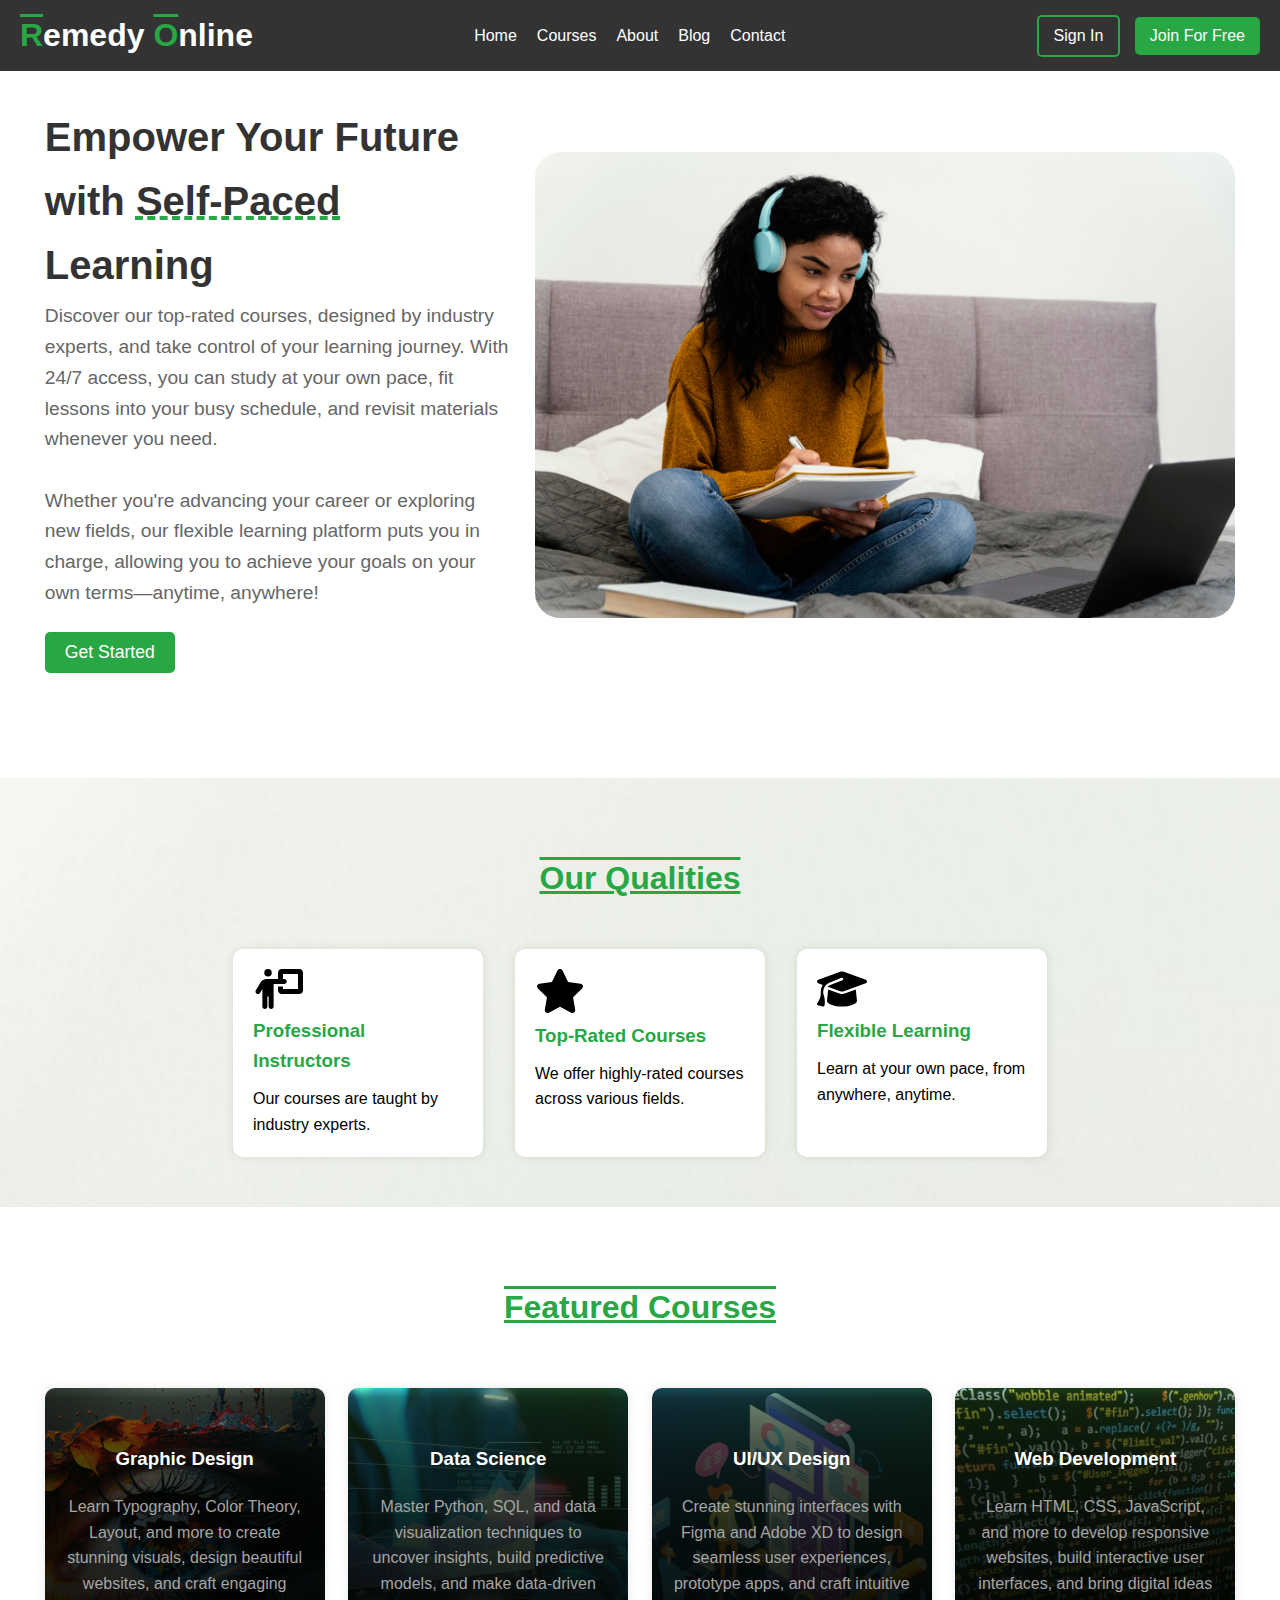
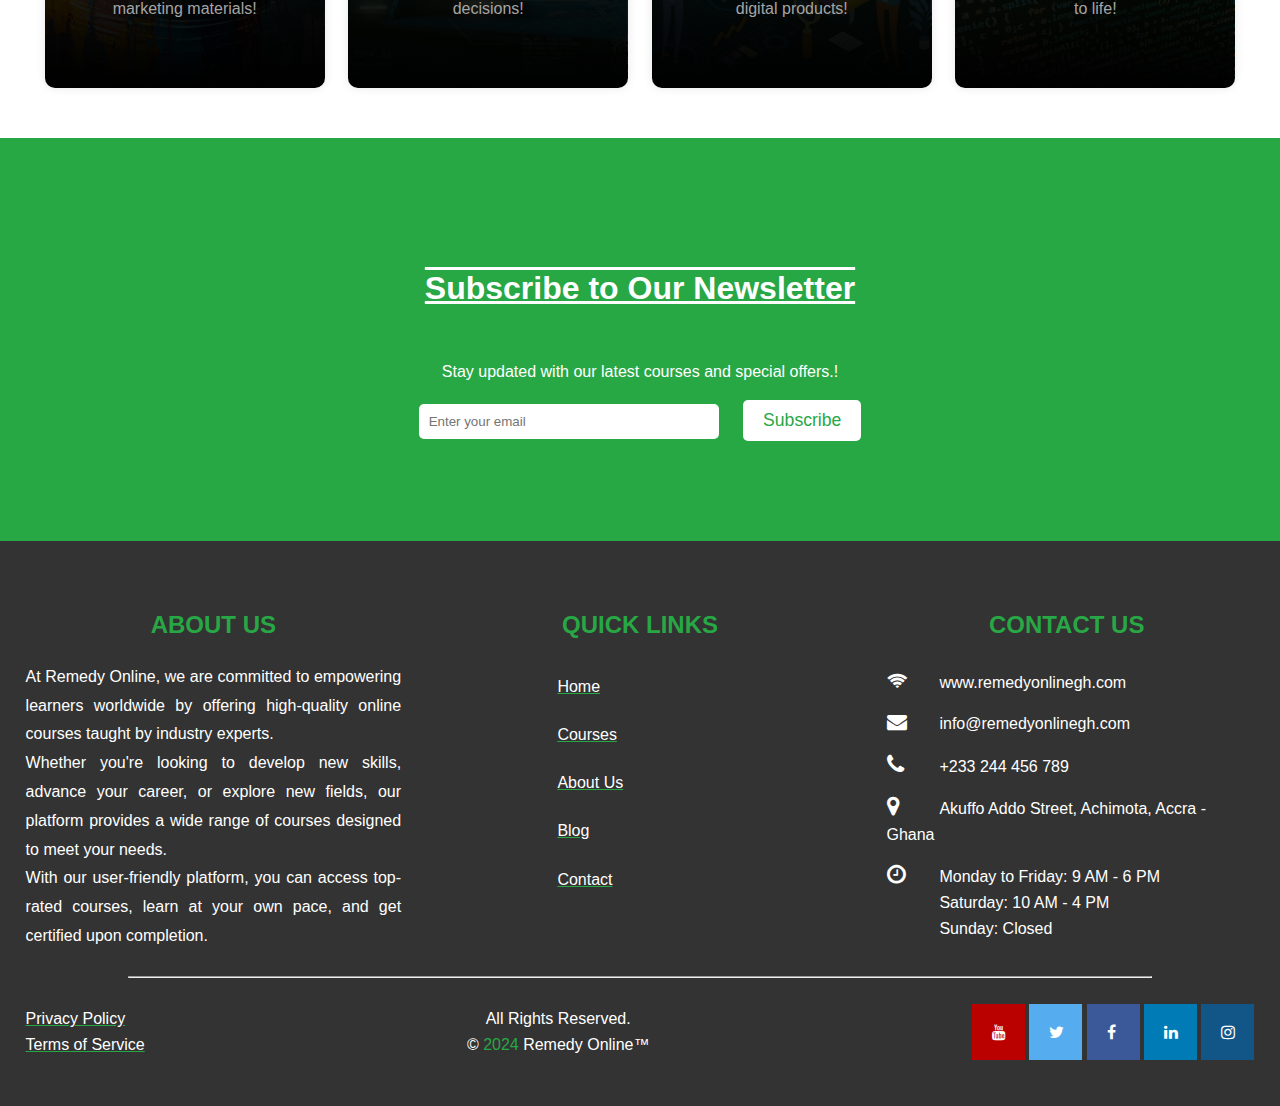
==== index.html @ d0b7a01b "push during thursday night" ====
<!DOCTYPE html>
<html lang="en">

<head>
  <meta charset="UTF-8" />
  <meta
    name="viewport"
    content="width=device-width, initial-scale=1.0"
  />
  <title>remedyonlinegh.com</title>
  <link
    rel="stylesheet"
    href="styles.css"
  />
  <link
    rel="stylesheet"
    href="https://cdnjs.cloudflare.com/ajax/libs/font-awesome/4.7.0/css/font-awesome.min.css"
  />
  <!-- <script src="https://cdn.tailwindcss.com"></script> -->
</head>

<body>
  <!-- Navbar -->
  <nav>
    <h1>
      <span class="theme-color">R</span>emedy
      <span class="theme-color">O</span>nline
    </h1>
    <ul>
      <li><a href="#home">Home</a></li>
      <li><a href="./courses.html">Courses</a></li>
      <li><a href="#">About</a></li>
      <li><a href="#blog">Blog</a></li>
      <li><a href="#contact">Contact</a></li>
    </ul>
    <div class="auth-buttons">
      <button class="btn1">Sign In</button>
      <button class="btn2">Join For Free</button>
    </div>
  </nav>
  <!-- <header> -->
  <section
    class="hero"
    id="#home"
  >
    <div class="hero-content">
      <div>
        <h2>Empower Your Future with <span class="heading-styling">Self-Paced</span> Learning</h2>
        <p>Discover our top-rated courses, designed by industry experts, and take control of your learning journey. With
          24/7 access, you can study at your own pace, fit lessons into your busy schedule, and revisit materials
          whenever you need. <br><br> Whether you're advancing your career or exploring new fields, our flexible
          learning platform puts you in charge, allowing you to achieve your goals on your own terms—anytime, anywhere!
        </p>
        <button class="cta-btn">Get Started</button>
      </div>
      <div>
        <img
          src="./images/bg-image.jpg"
          alt=""
          class="welcome-image"
        >
      </div>
    </div>
  </section>
  <!-- </header> -->
  <!-- Main -->
  <!-- Hero Section -->

  <section class="qualities">
    <div>
      <h2 class="section-head">Our Qualities</h2>
      <div class="hero-cards">
        <div class="card">
          <img
            class="icon-size"
            src="icons/person-chalkboard-solid.svg"
            alt=""
          />
          <h3>Professional Instructors</h3>
          <p>Our courses are taught by industry experts.</p>
        </div>
        <div class="card">
          <img
            class="icon-size"
            src="icons/star-solid.svg"
            alt=""
          />
          <h3>Top-Rated Courses</h3>
          <p>We offer highly-rated courses across various fields.</p>
        </div>
        <div class="card">
          <img
            class="icon-size"
            src="icons/graduation-cap-solid.svg"
            alt=""
          />
          <h3>Flexible Learning</h3>
          <p>Learn at your own pace, from anywhere, anytime.</p>
        </div>
      </div>
    </div>
  </section>
  <!-- Featured Courses -->
  <section class="featured-courses">
    <h2 class="section-head">Featured Courses</h2>
    <div class="courses">
      <div class="course1">
        <h3>Graphic Design</h3>
        <p>
          Learn Typography, Color Theory, Layout, and more to create stunning
          visuals, design beautiful websites, and craft engaging marketing
          materials!
        </p>
      </div>
      <div class="course2">
        <h3>Data Science</h3>
        <p>
          Master Python, SQL, and data visualization techniques to uncover
          insights, build predictive models, and make data-driven decisions!
        </p>
      </div>
      <div class="course3">
        <h3>UI/UX Design</h3>
        <p>
          Create stunning interfaces with Figma and Adobe XD to design
          seamless user experiences, prototype apps, and craft intuitive
          digital products!
        </p>
      </div>
      <div class="course4">
        <h3>Web Development</h3>
        <p>
          Learn HTML, CSS, JavaScript, and more to develop responsive
          websites, build interactive user interfaces, and bring digital ideas
          to life!
        </p>
      </div>

    </div>
  </section>
  <!-- Subscription Section -->
  <section
    class="subscription"
    id="blog"
  >
    <h2 style="text-decoration: overline underline; padding: 2%;">Subscribe to Our Newsletter</h2>
    <p>Stay updated with our latest courses and special offers.!</p>
    <input
      type="email"
      placeholder="Enter your email"
    />
    <button class="btn">Subscribe</button>
  </section>
  <!-- Footer -->
  <footer>
    <div class="footer-sections">
      <div class="footer-section">
        <h2 class="footer-head">ABOUT US</h2>
        <p style="text-align: justify; line-height:180%;">
          At Remedy Online, we are committed to empowering learners worldwide
          by offering high-quality online courses taught by industry experts.
          <br />Whether you're looking to develop new skills, advance your
          career, or explore new fields, our platform provides a wide range of
          courses designed to meet your needs. <br />
          With our user-friendly platform, you can access top-rated courses,
          learn at your own pace, and get certified upon completion.
          <!-- <br />Join thousands of learners who trust EduCourses for their
            personal and professional development. Start your journey with us
            today and unlock your potential! -->
        </p>
      </div>
      <div class="footer-section">
        <h2 class="footer-head">QUICK LINKS</h2>
        <ul class="links">
          <li><a href="">Home</a></li>
          <li><a href="">Courses</a></li>
          <li><a href="">About Us</a></li>
          <li><a href="">Blog</a></li>
          <li><a href="">Contact</a></li>
        </ul>
      </div>
      <div class="footer-section">
        <h2 class="footer-head">CONTACT US</h2>
        <ul class="contact-details">
          <p>
            <span><i
                id="social-icons"
                class="fa fa-wifi"
                style="font-size: 18px; padding-right: 15px"
              ></i></span>www.remedyonlinegh.com
          </p>
          <p>
            <span><i
                id="social-icons"
                class="fa fa-envelope"
                style="font-size: 20px; padding-right: 12px"
              ></i></span>info@remedyonlinegh.com
          </p>
          <p>
            <span><i
                id="social-icons"
                class="fa fa-phone"
                style="font-size: 22px; padding-right: 12px"
              ></i></span>+233 244 456 789
          </p>
          <p>
            <span><i
                id="social-icons"
                class="fa fa-map-marker"
                style="font-size: 22px; padding-right: 12px"
              ></i></span>Akuffo Addo Street, Achimota, Accra - Ghana
          </p>
          <p>
            <span><i
                id="social-icons"
                class="fa fa-clock-o"
                style="font-size: 22px; padding-right: 12px"
              ></i></span>Monday to Friday: 9 AM - 6 PM <br>
            <i
              id="social-icons"
              class="fa fa-time"
              style="font-size: 20px"
            ></i></span>Saturday: 10 AM - 4 PM <br>
            <i
              id="social-icons"
              class="fa fa-time"
              style="font-size: 20px"
            ></i></span>Sunday: Closed
          </p>
        </ul>
      </div>
    </div>
    <center>
      <hr class="ruler" />
    </center>

    <div class="copyRight-social">
      <div>
        <p style="text-align: left;"><a
            href="#"
            class="privacyy"
          >Privacy Policy</a><br><a
            class="privacyy"
            href="#"
          >Terms of Service</a></p>
      </div>
      <div>
        <p>All Rights Reserved.</p>
        <p>&copy; <span style="color: #28a745;">2024</span> Remedy Online&trade;</p>
      </div>
      <div>
        <a
          href="#"
          class="fa fa-youtube"
          id="youtube"
        ></a>
        <a
          href="#"
          class="fa fa-twitter"
        ></a>
        <a
          href="#"
          class="fa fa-facebook"
        ></a>
        <a
          href="#"
          class="fa fa-linkedin"
        ></a>
        <a
          href="#"
          class="fa fa-instagram"
        ></a>
        <!-- 
        <i class="fa-brands fa-tiktok"></i> -->
        <!-- <a
          href="#"
          class="fa-tiktok"
        ></a> -->
      </div>
    </div>
  </footer>
</body>

</html>
---- styles.css ----
* {
  margin: 0;
  padding: 0;
  box-sizing: border-box;
}

body {
  font-family: Arial, sans-serif;
  line-height: 1.6;
  /* background-image: url("./images/bg-image.jpg"); */
}

nav {
  display: flex;
  justify-content: space-between;
  align-items: center;
  position: fixed;
  color: #fff;
  padding: 10px 20px;
  width: 100%;
  background-color: #333;
}

header {
  background-image: url(./images/bg-image.jpg);
  background-size: cover;
  background-position: center;
  background-repeat: no-repeat;
  position: relative;
  height: 100vh;
}

.theme-color {
  color: #28a745;
  text-decoration: overline;
}

nav ul {
  display: flex;
  list-style: none;
}

nav ul li {
  margin-right: 20px;
}

nav ul li a {
  color: #fff;
  text-decoration: none;
}

/* nav ul li a::after {
    color: #28a745;
    font-weight: bold;
    position: absolute;
    left: 0;
    bottom: 0;
    width: 0;
    ba
    text-decoration: underline;
  } */

nav ul li a:hover {
  color: #28a745;
  font-weight: bold;
  position: relative;
  text-decoration: underline;
}

/*.auth-buttons .btn {
    background-color: #007BFF;
    color: white;
    border: none;
    padding: 10px 15px;
    cursor: pointer;
    border-radius: 5px;
    margin-left: 10px;
}
*/
.auth-buttons .btn1 {
  background-color: transparent;
  color: white;
  border: 2px;
  padding: 10px 15px;
  cursor: pointer;
  border-radius: 5px;
  margin-left: 10px;
  font-size: 16px;
  border-style: solid;
  border-color: #28a745;
}

.auth-buttons .btn1:hover {
  background-color: #1b682d;
  text-decoration: underline;
}

.auth-buttons .btn2 {
  background-color: #28a745;
  color: white;
  border: none;
  padding: 10px 15px;
  cursor: pointer;
  border-radius: 5px;
  margin-left: 10px;
  font-size: 16px;
}

.auth-buttons .btn2:hover {
  /* background-color: transparent; */
  text-decoration: underline;
  color: white;
  cursor: pointer;
  /* border: 2px; */
  /* border-style:solid; */
  /* border-color: #28a745; */
}

.main-hero {
  margin-top: 50px;
}

.hero {
  /* background: #bfc216; */
  /* background-image:url(./images/bg-image.jpg); */
  /* background-image:; */
  /* margin-top: 50px; */
  padding: 50px 20px;
  text-align: left;
}

.hero-content {
  margin-top: 30px;
  margin-bottom: 30px;
  padding: 2%;
  justify-content: space-between;
  align-items: center;
  display: flex;
  gap: 2%;
}

.welcome-image {
  width: 700px;
  border-radius: 25px;
}

.hero h2 {
  font-size: 2.5rem;
  color: #333;
}

.heading-styling {
  text-decoration: underline #28a745;
  text-decoration-style: dashed;
  /* color: #28a745; */
}

.hero p {
  font-size: 1.2rem;
  color: #666;
  margin-top: 1%;
}

.cta-btn {
  background-color: #28a745;
  color: white;
  border: none;
  padding: 10px 20px;
  cursor: pointer;
  border-radius: 5px;
  font-size: 1.1rem;
  margin-top: 5%;
}

.cta-btn:hover {
  background-color: transparent;
  color: #28a745;
  outline: auto;
}

.hero-cards {
  display: flex;
  justify-content: center;
  margin-top: 20px;
  gap: 32px;
}

.card {
  background-color: white;
  padding: 20px;
  width: 250px;
  border-radius: 10px;
  box-shadow: 0 0 10px rgba(0, 0, 0, 0.1);
}

.qualities {
  padding: 50px 20px;
  background-image: url(./images/bg-image.jpg);
  /* background-color: #bb0000; */
}
.section-head {
  text-align: center;
  font-size: 2rem;

  color: #28a745;
  padding: 2%;
  text-decoration: overline underline;
}

.icon-size {
  width: 50px;
}

.card h3 {
  color: #28a745;
  margin-bottom: 10px;
}

.featured-courses {
  padding: 50px 20px;
  /* background-color: #f4f4f4; */
  text-align: center;
  /* display: flex; */
}

.featured-courses h2 {
  font-size: 2rem;
  margin-bottom: 30px;
}

.courses {
  display: flex;
  gap: 2%;
  margin-left: 2%;
  margin-right: 2%;
  justify-content: space-around;
}

/* featured courses 1*/
.course1 {
  background-color: white;
  background-image: linear-gradient(rgb(79, 191, 64, 0.1), 10%, black),
    url(images/graphic-design.jpg);
  background-size: cover;
  background-position: center;
  background-repeat: no-repeat;
  /* background-image: linear-gradient(to right, rgba(255,0,0,0), rgba(255,0,0,1)); */
  padding: 20px;
  width: 30%;
  height: 300px;
  align-content: center;
  border-radius: 10px;
  box-shadow: 0 0 10px rgba(0, 0, 0, 0.1);
}

.course1 h3 {
  color: #ffffff;
  margin-bottom: 20px;
}

.course1 p {
  color: #a5a5a5;
  margin-bottom: 10px;
}

/* featured courses 2 */
.course2 {
  background-color: white;
  background-image: linear-gradient(rgb(79, 191, 64, 0.3), 10%, black),
    url(images/dataScience.jpg);
  background-size: cover;
  background-position: center;
  background-repeat: no-repeat;
  /* background-image: linear-gradient(to right, rgba(255,0,0,0), rgba(255,0,0,1)); */
  padding: 20px;
  width: 30%;
  /* height: 400px; */
  align-content: center;
  border-radius: 10px;
  box-shadow: 0 0 10px rgba(0, 0, 0, 0.1);
}

.course2 h3 {
  color: #ffffff;
  margin-bottom: 20px;
}

.course2 p {
  color: #a5a5a5;
  margin-bottom: 10px;
}
/* featured courses 3 */
.course3 {
  background-color: white;
  background-image: linear-gradient(rgb(79, 191, 64, 0.3), 10%, black),
    url(images/UiUx-image.jpg);
  background-size: cover;
  background-position: center;
  background-repeat: no-repeat;
  /* background-image: linear-gradient(to right, rgba(255,0,0,0), rgba(255,0,0,1)); */
  padding: 20px;
  width: 30%;
  /* height: 10%; */
  align-content: center;
  border-radius: 10px;
  box-shadow: 0 0 10px rgba(0, 0, 0, 0.1);
}

.course3 h3 {
  color: #ffffff;
  margin-bottom: 20px;
}

.course3 p {
  color: #a5a5a5;
  margin-bottom: 10px;
}

/* featured courses 4 */
.course4 {
  background-color: white;
  background-image: linear-gradient(rgb(79, 191, 64, 0.3), 10%, black),
    url(images/html-image.jpg);
  background-size: cover;
  background-position: center;
  background-repeat: no-repeat;
  /* background-image: linear-gradient(to right, rgba(255,0,0,0), rgba(255,0,0,1)); */
  padding: 20px;
  width: 30%;
  /* height: 10%; */
  align-content: center;
  border-radius: 10px;
  box-shadow: 0 0 10px rgba(0, 0, 0, 0.1);
}

.course4 h3 {
  color: #ffffff;
  margin-bottom: 20px;
}

.course4 p {
  color: #a5a5a5;
  margin-bottom: 10px;
}

/* end of featured courses */

.subscription {
  padding: 100px 20px;
  text-align: center;
  background-color: #28a745;
  color: white;
}

.subscription h2 {
  font-size: 2rem;
  margin-bottom: 20px;
}

.subscription input[type="email"] {
  padding: 10px;
  width: 300px;
  border-radius: 5px;
  border: none;
  margin-right: 20px;
  margin-top: 20px;
}

.subscription .btn {
  background-color: #fff;
  color: #28a745;
  border: none;
  padding: 10px 20px;
  cursor: pointer;
  border-radius: 5px;
  font-size: 1.1rem;
}

.subscription .btn:hover {
  background-color: #28a745;
  color: #fff;
  outline: solid;
}

footer {
  background-color: #333;
  color: white;
  text-align: center;
  padding: 20px 0;
}

footer ul {
  list-style: none;
}

footer ul li {
  display: inline;
  margin: 0 10px;
}

footer ul li a {
  color: #fff;
  text-decoration: none;
}

.links li {
  display: block;
  color: #28a745;
  text-align: left;
  padding: 3%;
  margin-left: 25%;
  text-decoration: underline;
}

.footer-sections {
  display: flex;
  justify-content: space-around;
}

.footer-section {
  width: 35%;
  padding: 2%;
}

.contact-details {
  display: list-item;
  text-align: left;
  /* padding: 20%; */
}

.footer-head {
  color: #28a745;
  padding: auto;
  font-size: 1;
  /* text-decoration:overline underline; */
  padding: 5%;
  /* line-height: 1px; */
}

.contact-details p {
  padding: 2%;
}
.copyRight-social {
  display: flex;
  justify-content: space-between;
  align-items: center;
  padding: 2%;
}

.ruler {
  width: 80%;
}

.fa {
  padding: 20px;
  width: 53px;
  text-align: left;
  text-decoration: none;
  /* border-radius: 50%; */
}

/* Add a hover effect if you want */
.fa:hover {
  opacity: 0.8;
  border-radius: 50%;
  transition: 500ms;
}

/* Set a specific color for each brand */

/* Youtube */
.fa-youtube {
  background: #bb0000;
  color: white;
  size: 20rem;
}

/* Twitter */
.fa-twitter {
  background: #55acee;
  color: white;
}

/* Facebook */
.fa-facebook {
  background: #3b5998;
  color: white;
}
/* linkedin */
.fa-linkedin {
  background: #007bb5;
  color: white;
}

/* instagram */
.fa-instagram {
  background: #125688;
  color: white;
}

/* Twitter */
.fa-twitter {
  background: #55acee;
  color: white;
}

#social-icons {
  padding: 1px;
}

.privacyy {
  text-align: left;
  color: white;
  text-decoration: underline #28a745;
}

/* #location-icons {
} */
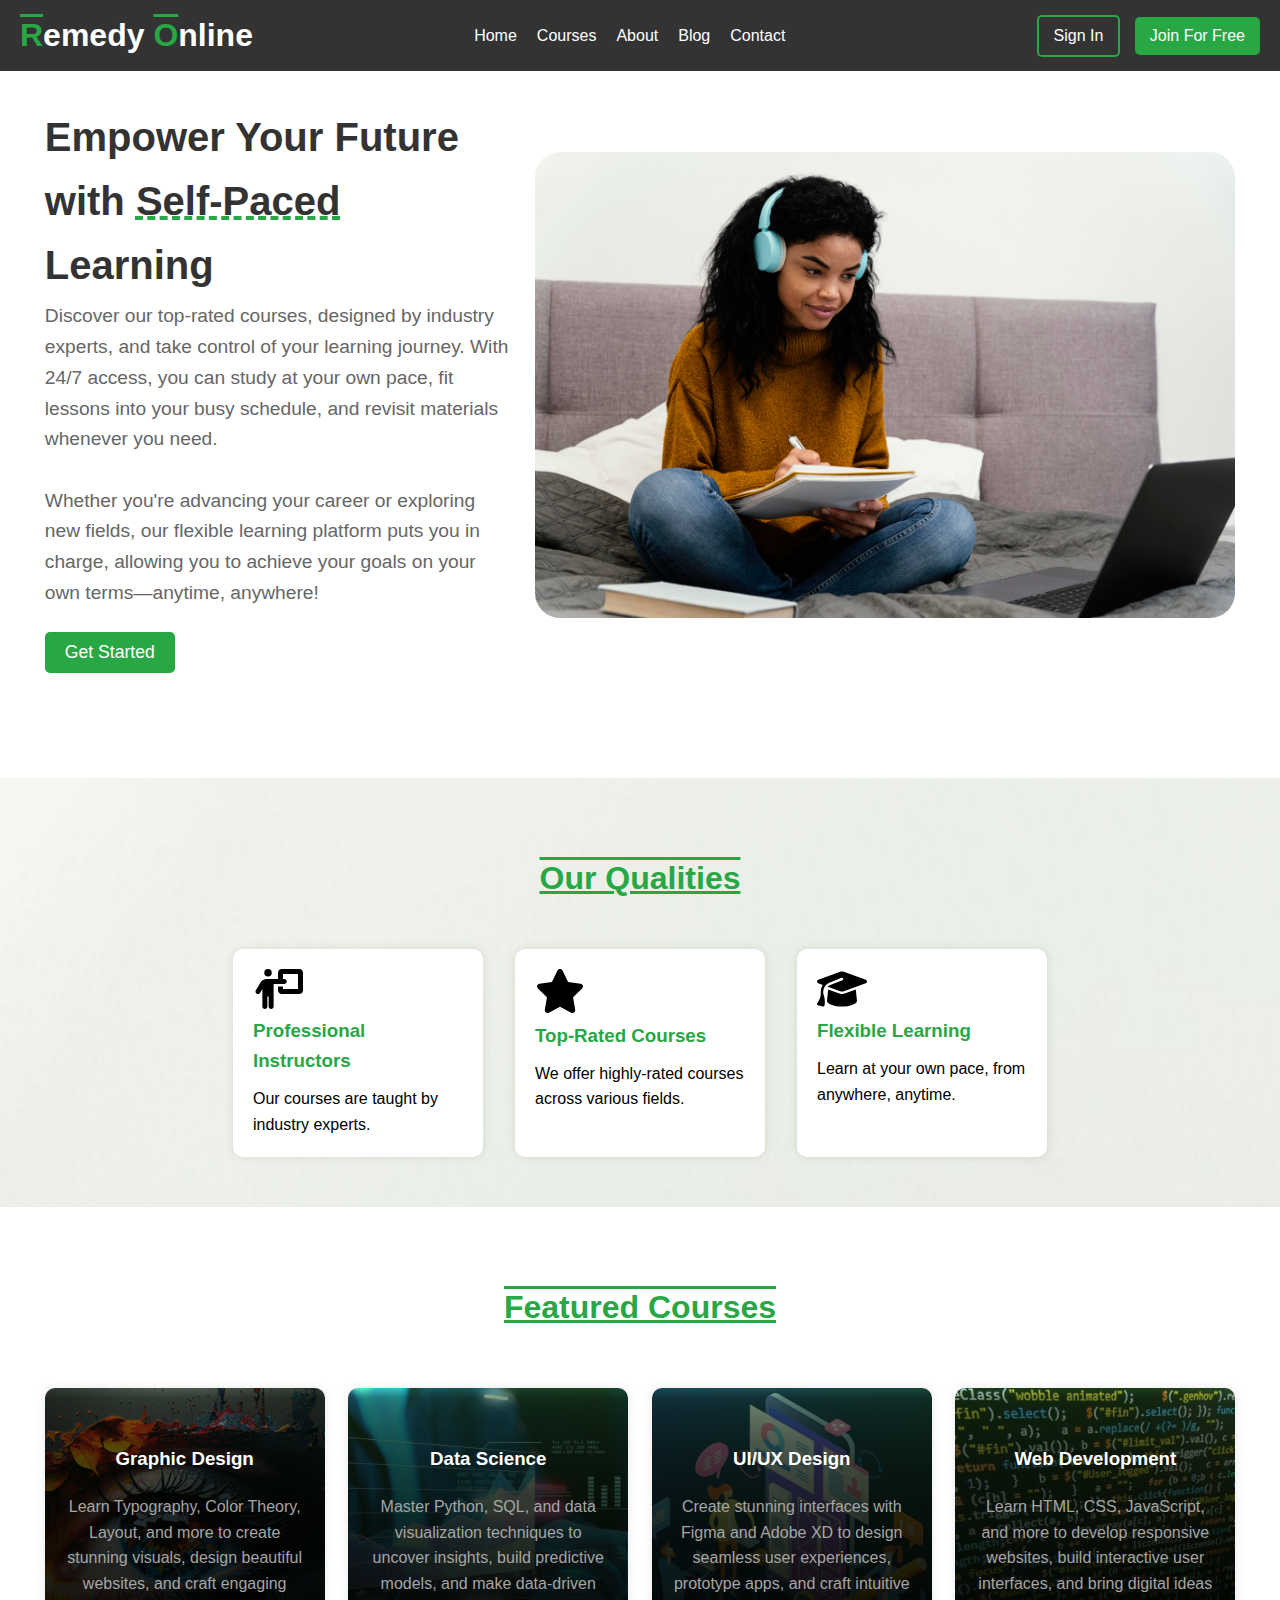
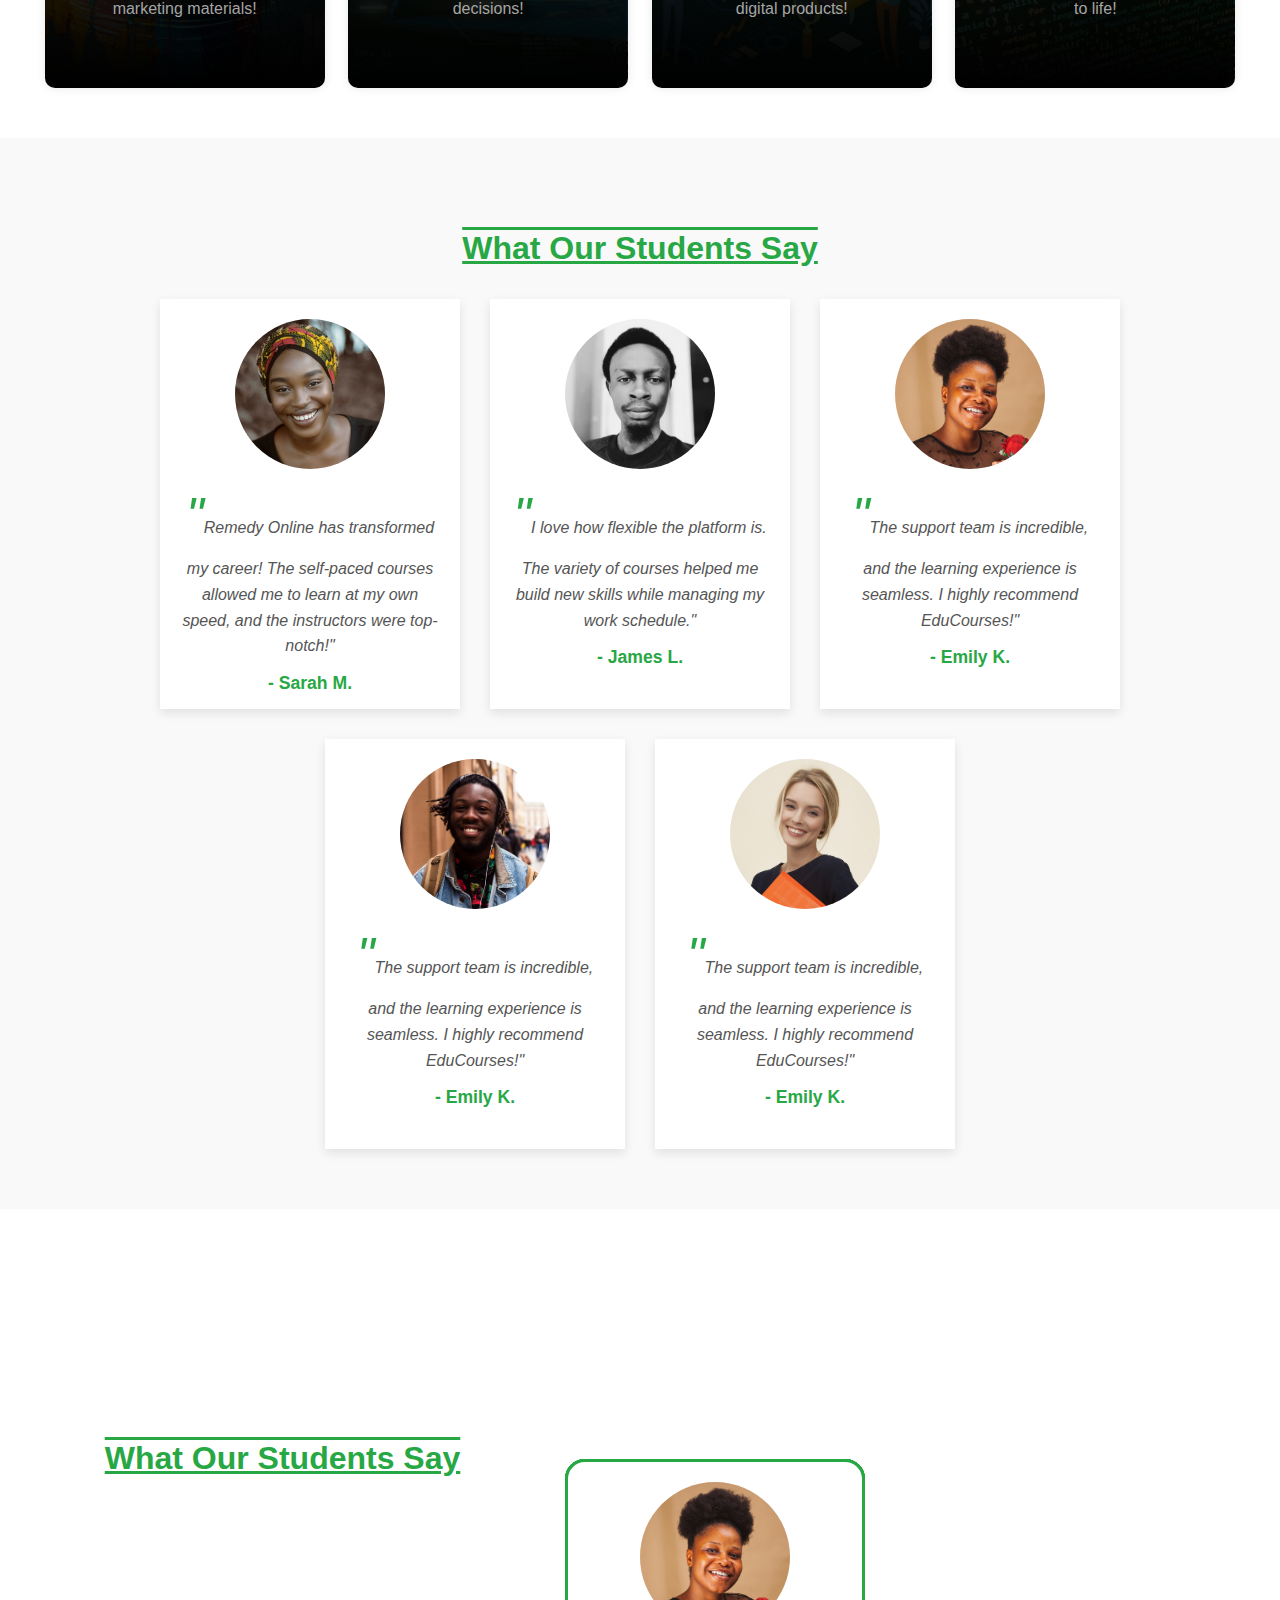
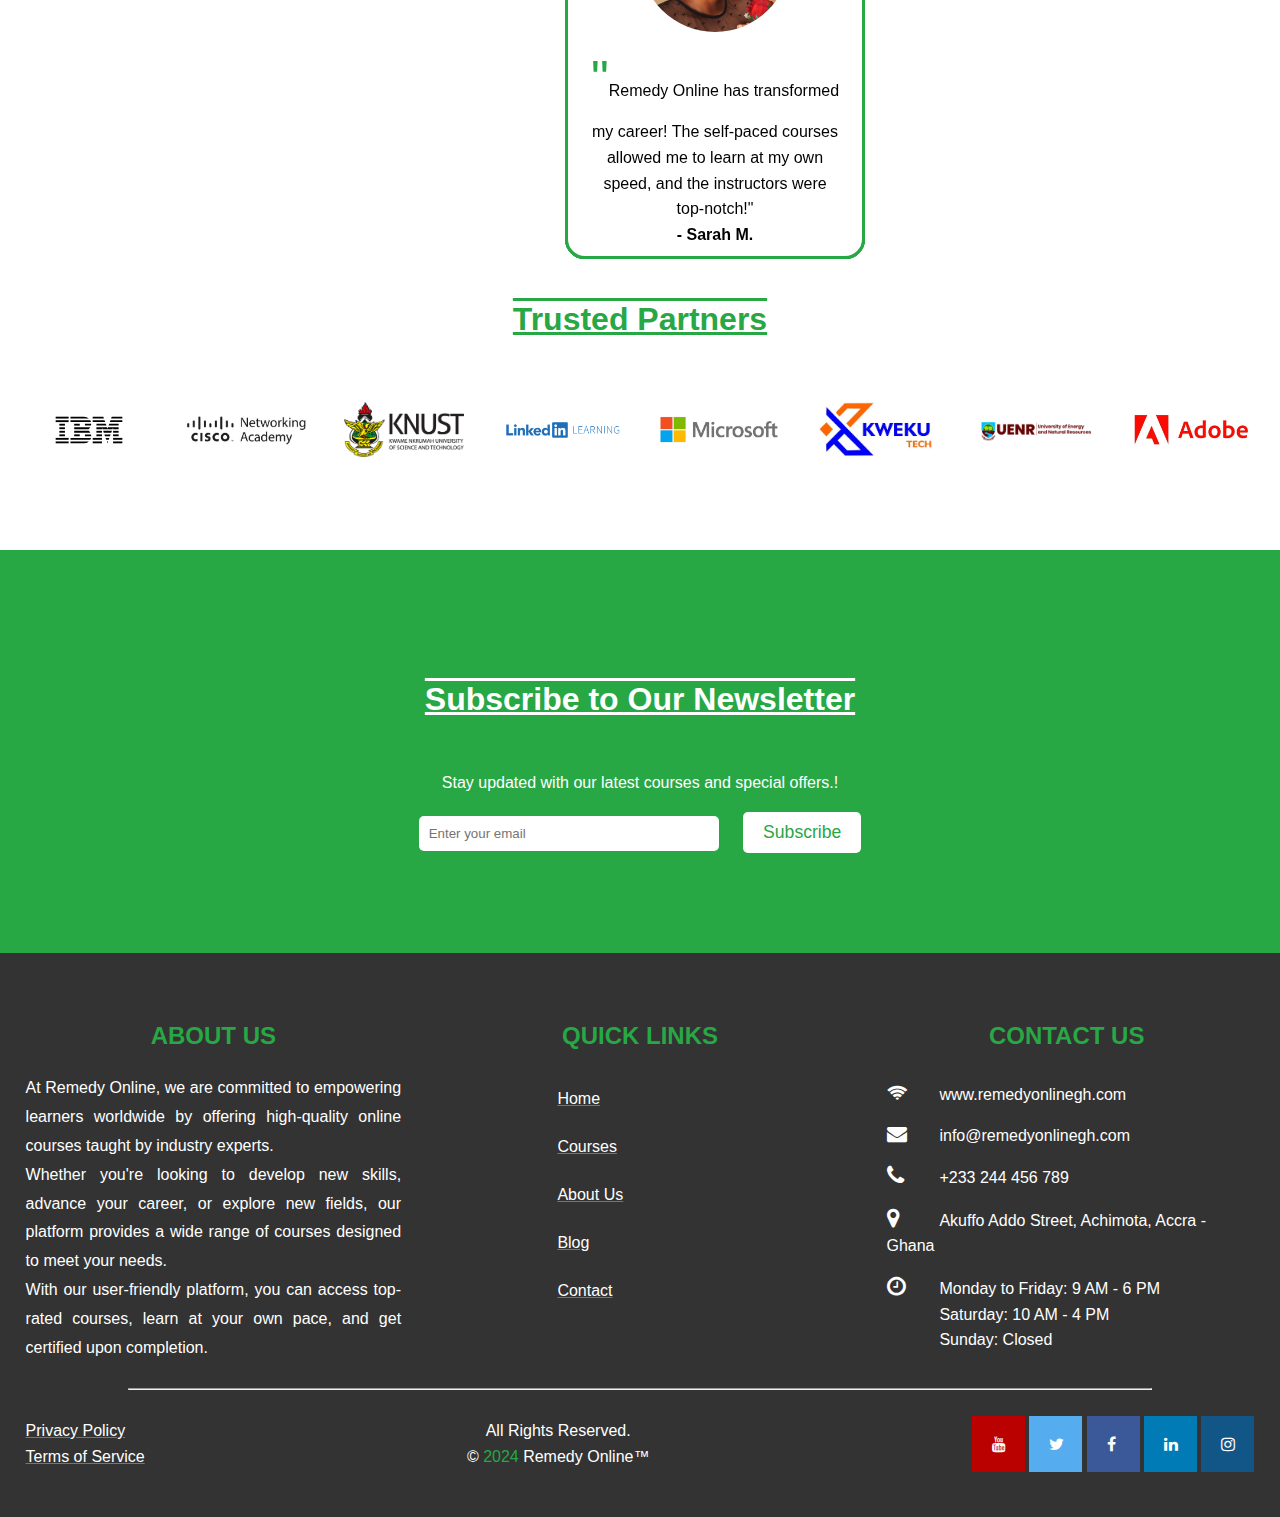
==== commit 5864628f: "deep into the night push" ====
--- a/index.html
+++ b/index.html
@@ -136,6 +136,252 @@
         </p>
       </div>
 
+    </div>
+  </section>
+  <!-- Testimonial Section -->
+  <section class="testimonials-section">
+    <h2 class="section-head">What Our Students Say</h2>
+    <div class="testimonials-container">
+      <div class="testimonial">
+        <img
+          src="./images/student-lady.jpg"
+          alt="Student 1"
+        >
+        <p class="review"><span class="quotes">"</span>Remedy Online has transformed my career! The self-paced courses
+          allowed me to learn
+          at my own
+          speed, and the instructors were top-notch!"</p>
+        <h4>- Sarah M.</h4>
+      </div>
+      <div class="testimonial">
+        <img
+          src="./images/student-guy.jpg"
+          alt="Student 2"
+        >
+        <p class="review"><span class="quotes">"</span>I love how flexible the platform is. The variety of courses
+          helped me build new skills while
+          managing my work schedule."</p>
+        <h4>- James L.</h4>
+      </div>
+      <div class="testimonial">
+        <img
+          src="./images/student-ladyy.jpg"
+          alt="Student 3"
+        >
+        <p class="review"><span class="quotes">"</span>The support team is incredible, and the learning experience is
+          seamless. I highly recommend
+          EduCourses!"</p>
+        <h4>- Emily K.</h4>
+      </div>
+      <div class="testimonial">
+        <img
+          src="./images/student-guyy.jpg"
+          alt="Student 4"
+        >
+        <p class="review"><span class="quotes">"</span>The support team is incredible, and the learning experience is
+          seamless. I highly recommend
+          EduCourses!"</p>
+        <h4>- Emily K.</h4>
+      </div>
+      <div class="testimonial">
+        <img
+          src="./images/student.jpg"
+          alt="Student 5"
+        >
+        <p class="review"><span class="quotes">"</span>The support team is incredible, and the learning experience is
+          seamless. I highly recommend
+          EduCourses!"</p>
+        <h4>- Emily K.</h4>
+      </div>
+    </div>
+  </section>
+
+  <!-- Testimonial Section 2 -->
+  <section class="carousel-grid">
+    <h2 class="section-head">What Our Students Say</h2>
+    <input
+      type="radio"
+      name="position"
+    >
+    <input
+      type="radio"
+      name="position"
+    >
+    <input
+      type="radio"
+      name="position"
+      checked
+    >
+    <input
+      type="radio"
+      name="position"
+    >
+    <input
+      type="radio"
+      name="position"
+    >
+    <main id="carousel">
+      <div class="carousel-item">
+        <img
+          src="./images/student-lady.jpg"
+          alt="Student 1"
+          class="testimonial-image"
+        >
+        <p class="review"><span class="quotes">"</span>Remedy Online has transformed my career! The self-paced courses
+          allowed me to learn
+          at my own
+          speed, and the instructors were top-notch!"</p>
+        <h4>- Sarah M.</h4>
+      </div>
+      <div class="carousel-item">
+        <img
+          src="./images/student.jpg"
+          alt="Student 1"
+          class="testimonial-image"
+        >
+        <p class="review"><span class="quotes">"</span>Remedy Online has transformed my career! The self-paced courses
+          allowed me to learn
+          at my own
+          speed, and the instructors were top-notch!"</p>
+        <h4>- Sarah M.</h4>
+      </div>
+      <div class="carousel-item">
+        <img
+          src="./images/student-guyy.jpg"
+          alt="Student 1"
+          class="testimonial-image"
+        >
+        <p class="review"><span class="quotes">"</span>Remedy Online has transformed my career! The self-paced courses
+          allowed me to learn
+          at my own
+          speed, and the instructors were top-notch!"</p>
+        <h4>- Sarah M.</h4>
+      </div>
+      <div class="carousel-item">
+        <img
+          src="./images/student-guy.jpg"
+          alt="Student 1"
+          class="testimonial-image"
+        >
+        <p class="review"><span class="quotes">"</span>Remedy Online has transformed my career! The self-paced courses
+          allowed me to learn
+          at my own
+          speed, and the instructors were top-notch!"</p>
+        <h4>- Sarah M.</h4>
+      </div>
+      <div class="carousel-item">
+        <img
+          src="./images/student-ladyy.jpg"
+          alt="Student 1"
+          class="testimonial-image"
+        >
+        <p class="review"><span class="quotes">"</span>Remedy Online has transformed my career! The self-paced courses
+          allowed me to learn
+          at my own
+          speed, and the instructors were top-notch!"</p>
+        <h4>- Sarah M.</h4>
+      </div>
+    </main>
+    <!-- <div class="testimonials-container">
+      <div class="testimonial">
+        <img
+          src="./images/student-lady.jpg"
+          alt="Student 1"
+        >
+        <p class="review"><span class="quotes">"</span>Remedy Online has transformed my career! The self-paced courses
+          allowed me to learn
+          at my own
+          speed, and the instructors were top-notch!"</p>
+        <h4>- Sarah M.</h4>
+      </div>
+      <div class="testimonial">
+        <img
+          src="./images/student-guy.jpg"
+          alt="Student 2"
+        >
+        <p class="review"><span class="quotes">"</span>I love how flexible the platform is. The variety of courses
+          helped me build new skills while
+          managing my work schedule."</p>
+        <h4>- James L.</h4>
+      </div>
+      <div class="testimonial">
+        <img
+          src="./images/student-ladyy.jpg"
+          alt="Student 3"
+        >
+        <p class="review"><span class="quotes">"</span>The support team is incredible, and the learning experience is
+          seamless. I highly recommend
+          EduCourses!"</p>
+        <h4>- Emily K.</h4>
+      </div>
+      <div class="testimonial">
+        <img
+          src="./images/student-guyy.jpg"
+          alt="Student 4"
+        >
+        <p class="review"><span class="quotes">"</span>The support team is incredible, and the learning experience is
+          seamless. I highly recommend
+          EduCourses!"</p>
+        <h4>- Emily K.</h4>
+      </div>
+      <div class="testimonial">
+        <img
+          src="./images/student.jpg"
+          alt="Student 5"
+        >
+        <p class="review"><span class="quotes">"</span>The support team is incredible, and the learning experience is
+          seamless. I highly recommend
+          EduCourses!"</p>
+        <h4>- Emily K.</h4>
+      </div>
+    </div> -->
+  </section>
+
+  <!-- Partners Section -->
+  <section class="trusted-partners">
+    <h2 class="section-head">Trusted Partners</h2>
+    <div class="
+      partners-logos">
+      <img
+        src="./images/ibm-logo.svg"
+        alt="ibm Logo"
+        class="logo-prop"
+      >
+      <img
+        src="./images/cisco.jpg"
+        alt="cisco Logo"
+        class="logo-prop"
+      >
+      <img
+        src="./images/knust.png"
+        alt="knust Logo"
+        class="logo-prop"
+      >
+      <img
+        src="./images/linkedin-learning.webp"
+        alt="linkedin-learning Logo"
+        class="logo-prop"
+      >
+      <img
+        src="./images/microsoft.jpg"
+        alt="microsoft Logo"
+        class="logo-prop"
+      >
+      <img
+        src="./images/kweku-tech2.jpg"
+        alt="kweku-tech Logo"
+        class="logo-prop"
+      >
+      <img
+        src="./images/UENR-logo.png"
+        alt="uenr Logo"
+        class="logo-prop"
+      >
+      <img
+        src="./images/adobe2.jpg"
+        alt="adobe Logo"
+        class="logo-prop"
+      >
     </div>
   </section>
   <!-- Subscription Section -->
@@ -247,6 +493,7 @@
       <div>
         <p>All Rights Reserved.</p>
         <p>&copy; <span style="color: #28a745;">2024</span> Remedy Online&trade;</p>
+        <p></p>
       </div>
       <div>
         <a
--- a/styles.css
+++ b/styles.css
@@ -345,6 +345,205 @@
 
 /* end of featured courses */
 
+/* .testimonials-section h2 {
+  font-size: 2.2rem;
+  margin-bottom: 40px;
+  color: #333;
+} */
+
+.testimonials-container {
+  display: flex;
+  justify-content: center;
+  align-items: center;
+  gap: 30px;
+  flex-wrap: wrap;
+}
+
+.testimonial {
+  background-color: white;
+  padding: 20px;
+  /* border-radius: 10px; */
+  box-shadow: 0 4px 10px rgba(0, 0, 0, 0.1);
+  max-width: 300px;
+  height: 410px;
+  text-align: center;
+}
+
+.testimonial img {
+  width: 150px;
+  height: 150px;
+  border-radius: 50%;
+  /* margin-bottom: 15px; */
+}
+
+.testimonial-image {
+  width: 150px;
+  height: 150px;
+  border-radius: 50%;
+}
+
+.testimonial .review {
+  font-size: 1rem;
+  color: #555;
+  margin-bottom: 10px;
+  font-style: italic;
+}
+
+.testimonial h4 {
+  font-size: 1.1rem;
+  color: #28a745;
+  margin-top: 5px;
+}
+
+.trusted-partners {
+  padding: 60px 20px;
+  background-color: white;
+  text-align: center;
+}
+
+.quotes {
+  font-size: 50px;
+  color: #28a745;
+}
+
+/* carousel testimonial section */
+
+.carousel-grid {
+  height: 600px;
+  display: grid;
+  grid-template-rows: 500px 100px;
+  grid-template-columns: 1fr 30px 30px 30px 30px 30px 1fr;
+  align-items: center;
+  font-family: "Poppins", sans-serif;
+}
+
+main #carousel {
+  grid-row: 1/2;
+  grid-column: 1/8;
+  width: 100vw;
+  height: 300px;
+  display: flex;
+  align-items: center;
+  overflow: hidden;
+  transform-style: preserve-3d;
+  perspective: 600px;
+  --items: 5;
+  --middle: 3;
+  --position: 1;
+  pointer-events: none;
+}
+
+.carousel-item {
+  text-align: center;
+  padding: 20px;
+  border: 3px solid #28a745;
+  border-radius: 20px;
+  position: absolute;
+  width: 300px;
+  height: 400px;
+  background-color: white;
+  --r: calc(var(--position) - var(--offset));
+  --abs: max(calc(var(--r) * -1), var(--r));
+  transition: all 0.25s linear;
+  transform: rotateY(calc(-10deg * var(--r))) translate(calc(-300px * var(--r)));
+  translate(calc(-300px * var(--r)));
+  z-index: calc((var(--position) - var(--abs)));
+}
+
+.carousel-item:nth-of-type(1) {
+  --offset:1;
+}
+
+.carousel-item:nth-of-type(2) {
+  --offset:2;
+}
+
+.carousel-item:nth-of-type(3) {
+  --offset:3;
+}
+
+.carousel-item:nth-of-type(4) {
+  --offset:4;
+}
+
+.carousel-item:nth-of-type(5) {
+  --offset:5;
+}
+
+input:nth-of-type(1) {
+  grid-column: 2/3;
+  grid-row: 2/3;
+}
+
+input:nth-last-of-type(1):checked ~ main #carousel {
+  --position: 1;
+}
+
+input:nth-of-type(2) {
+  grid-column: 3/4;
+  grid-row: 2/3;
+}
+
+input:nth-last-of-type(2):checked ~ main #carousel {
+  --position: 2;
+}
+
+input:nth-of-type(3) {
+  grid-column: 4/5;
+  grid-row: 2/3;
+}
+
+input:nth-last-of-type(3):checked ~ main #carousel {
+  --position: 3;
+}
+
+input:nth-of-type(4) {
+  grid-column: 5/6;
+  grid-row: 2/3;
+}
+
+input:nth-last-of-type(4):checked ~ main #carousel {
+  --position: 4;
+}
+
+input:nth-of-type(5) {
+  grid-column: 6/7;
+  grid-row: 2/3;
+}
+
+input:nth-last-of-type(5):checked ~ main #carousel {
+  --position: 5;
+}
+
+/* main testimonial section */
+.testimonials-section {
+  padding: 60px 20px;
+  background-color: #f9f9f9;
+  text-align: center;
+}
+
+.partners-logos {
+  display: flex;
+  justify-content: space-around;
+  align-items: center;
+  flex-wrap: wrap;
+  gap: 20px;
+}
+
+.partners-logos img {
+  width: 120px;
+  height: auto;
+  transition: transform 0.3s ease-in-out;
+}
+
+.partners-logos img:hover {
+  transform: scale(2);
+}
+
+.logo-prop {
+  width: 150px;
+}
+
 .subscription {
   padding: 100px 20px;
   text-align: center;
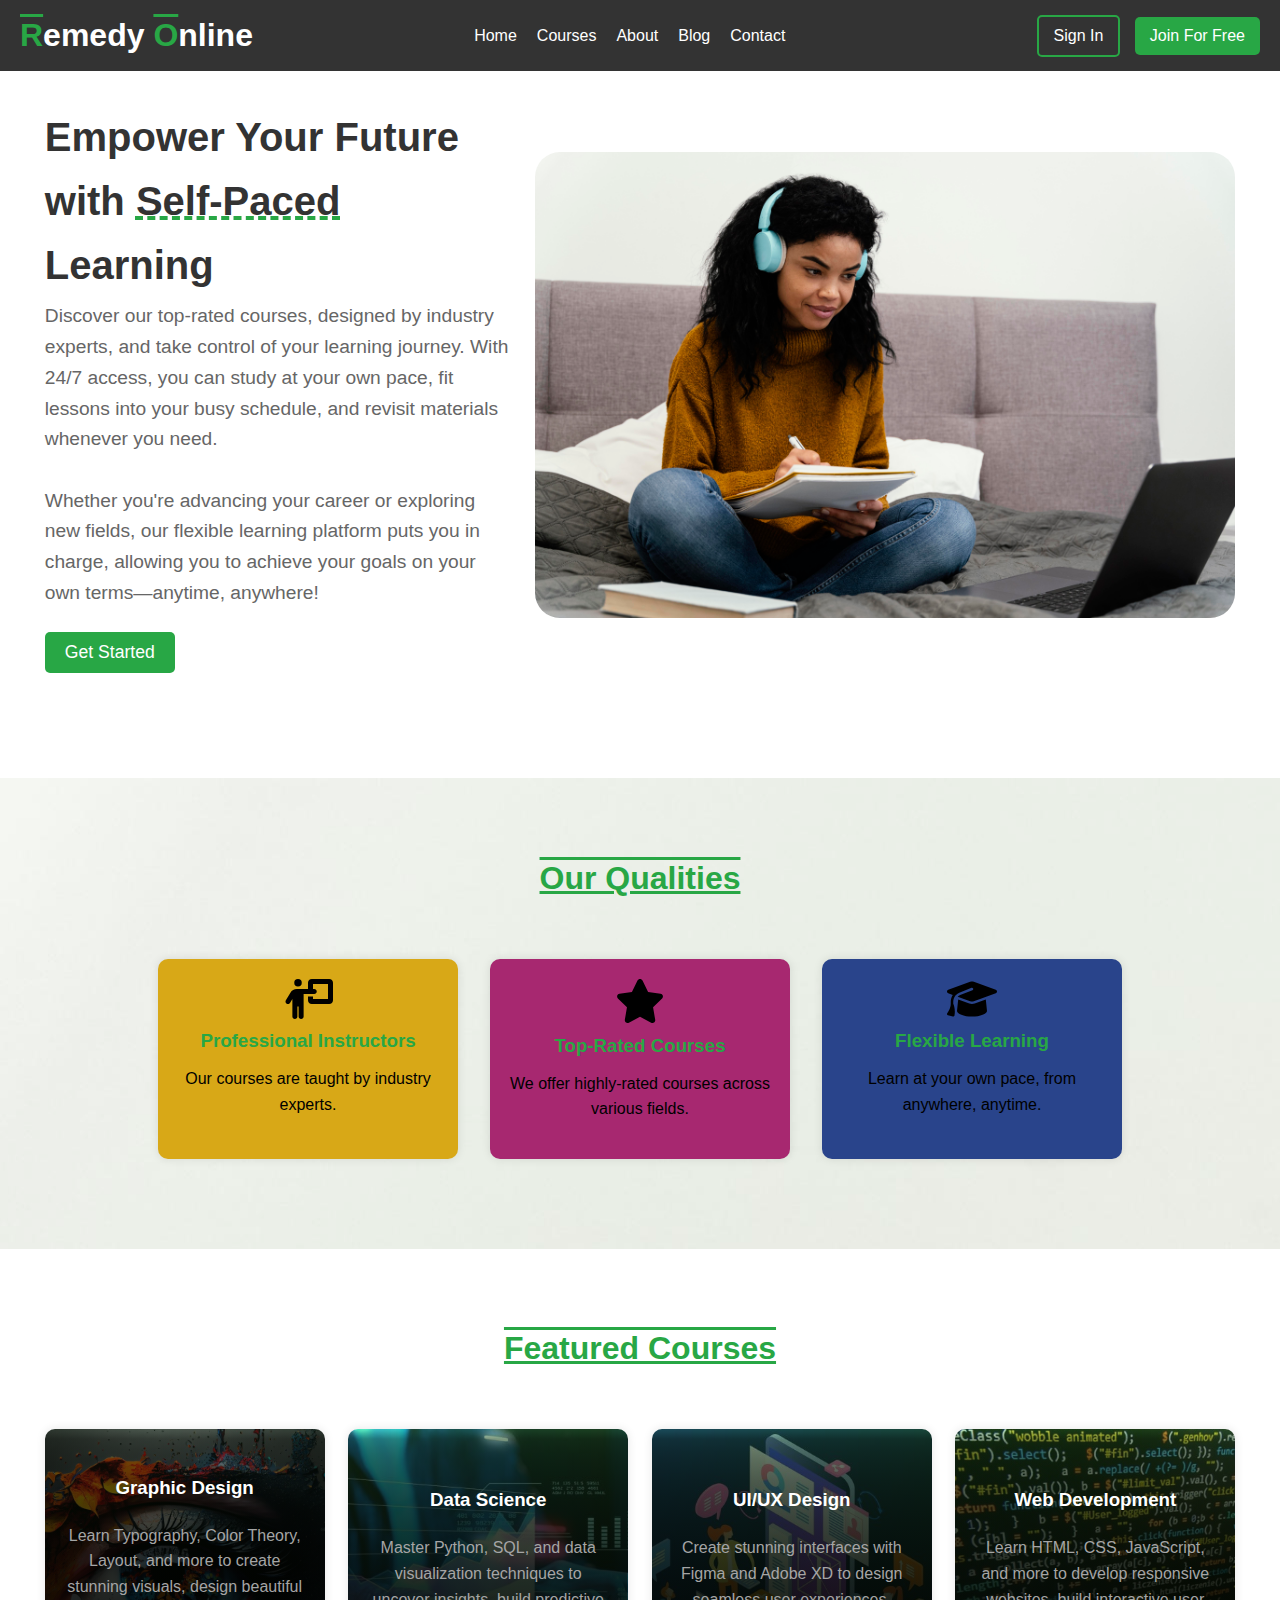
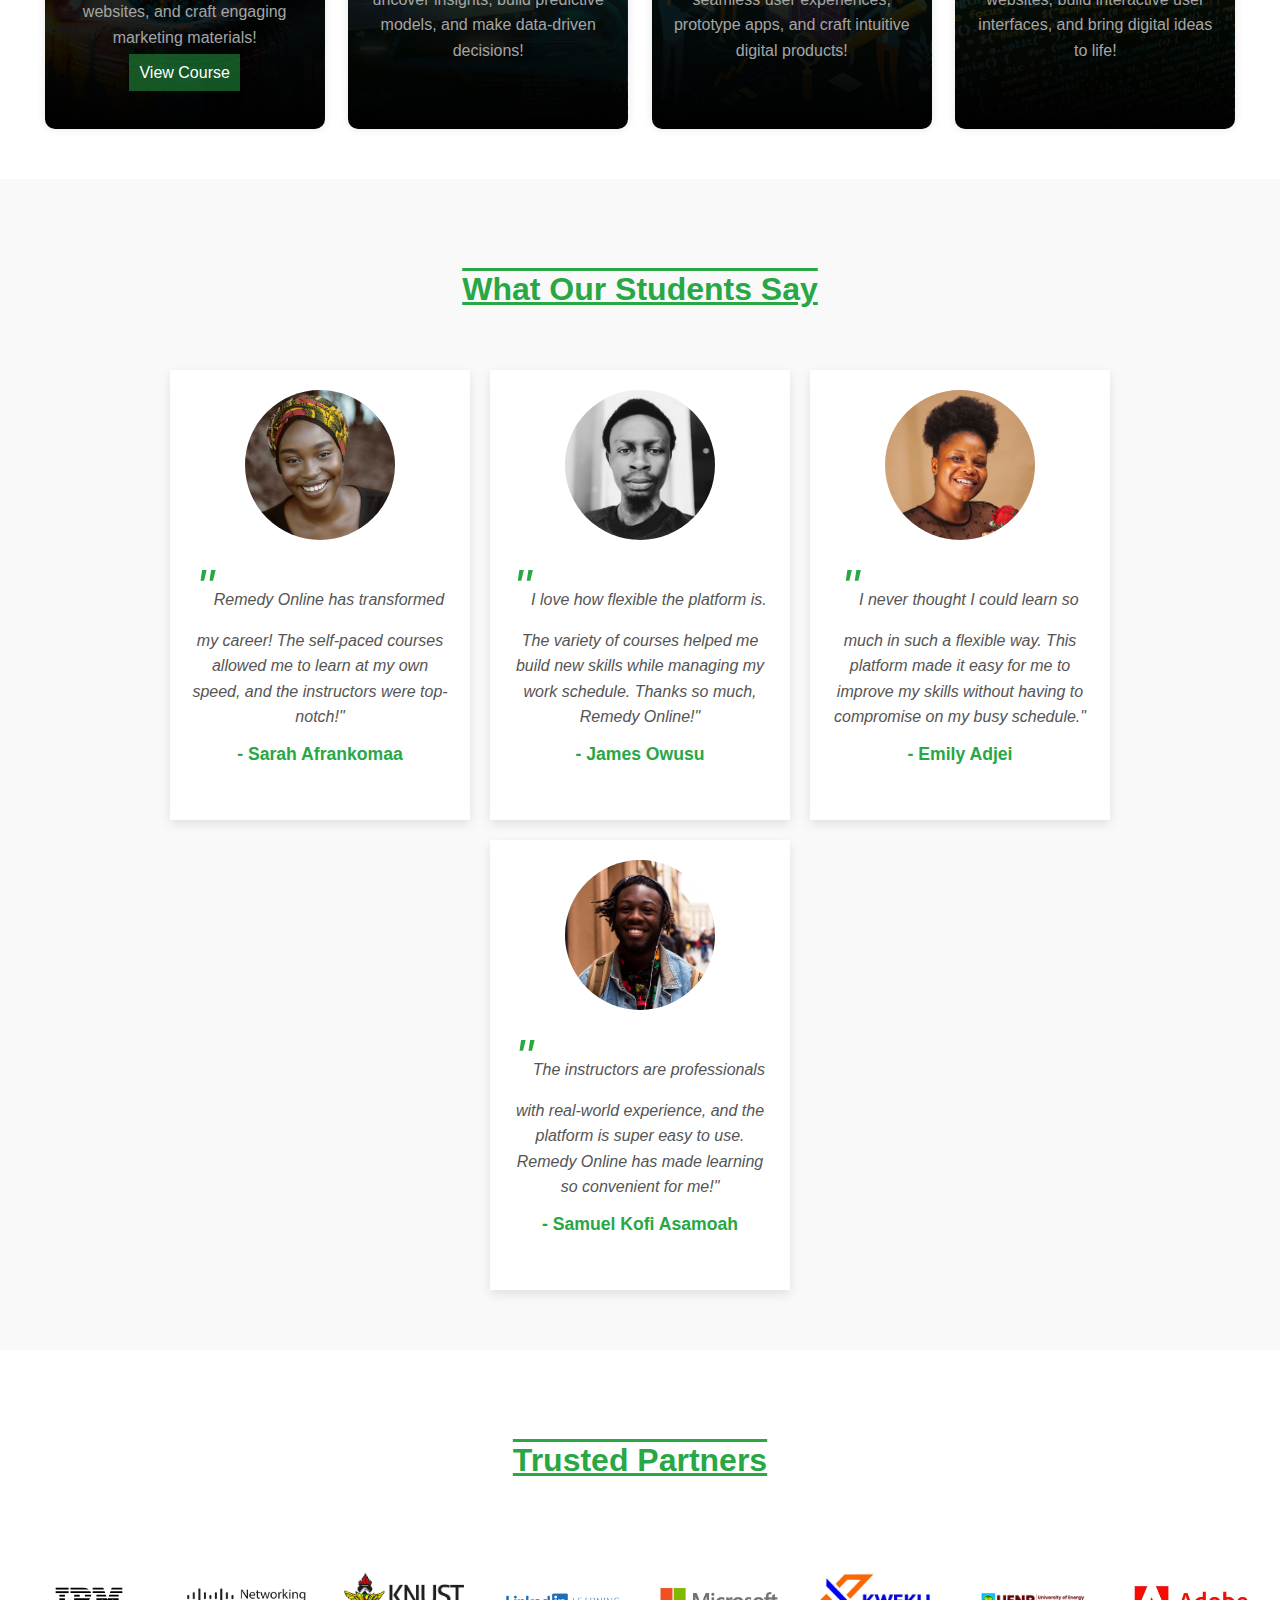
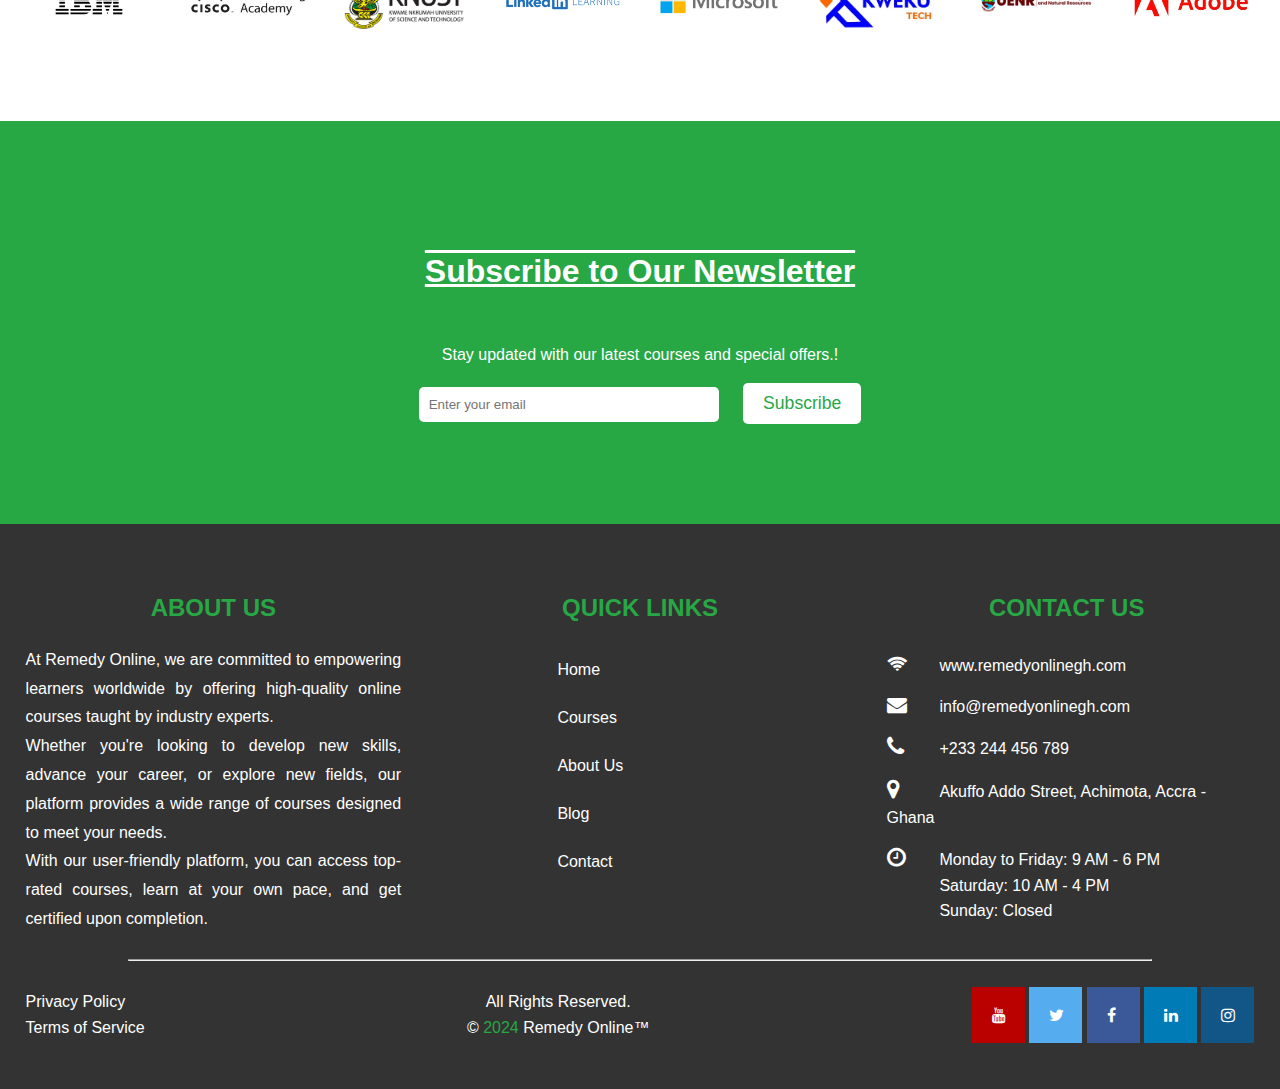
==== commit 6452a61c: "friday - first push" ====
--- a/index.html
+++ b/index.html
@@ -28,8 +28,8 @@
     </h1>
     <ul>
       <li><a href="#home">Home</a></li>
-      <li><a href="./courses.html">Courses</a></li>
-      <li><a href="#">About</a></li>
+      <li><a href="#courses">Courses</a></li>
+      <li><a href="#about">About</a></li>
       <li><a href="#blog">Blog</a></li>
       <li><a href="#contact">Contact</a></li>
     </ul>
@@ -41,7 +41,7 @@
   <!-- <header> -->
   <section
     class="hero"
-    id="#home"
+    id="home"
   >
     <div class="hero-content">
       <div>
@@ -66,11 +66,11 @@
   <!-- Main -->
   <!-- Hero Section -->
 
-  <section class="qualities">
+  <section class="qualities" id="about">
     <div>
       <h2 class="section-head">Our Qualities</h2>
       <div class="hero-cards">
-        <div class="card">
+        <div class="card" id="card1">
           <img
             class="icon-size"
             src="icons/person-chalkboard-solid.svg"
@@ -79,7 +79,7 @@
           <h3>Professional Instructors</h3>
           <p>Our courses are taught by industry experts.</p>
         </div>
-        <div class="card">
+        <div class="card" id="card2">
           <img
             class="icon-size"
             src="icons/star-solid.svg"
@@ -88,7 +88,7 @@
           <h3>Top-Rated Courses</h3>
           <p>We offer highly-rated courses across various fields.</p>
         </div>
-        <div class="card">
+        <div class="card" id="card3">
           <img
             class="icon-size"
             src="icons/graduation-cap-solid.svg"
@@ -101,7 +101,7 @@
     </div>
   </section>
   <!-- Featured Courses -->
-  <section class="featured-courses">
+  <section class="featured-courses" id="courses">
     <h2 class="section-head">Featured Courses</h2>
     <div class="courses">
       <div class="course1">
@@ -111,6 +111,7 @@
           visuals, design beautiful websites, and craft engaging marketing
           materials!
         </p>
+        <a href="#" class="view-course">View Course</a>
       </div>
       <div class="course2">
         <h3>Data Science</h3>
@@ -151,7 +152,7 @@
           allowed me to learn
           at my own
           speed, and the instructors were top-notch!"</p>
-        <h4>- Sarah M.</h4>
+        <h4>- Sarah Afrankomaa</h4>
       </div>
       <div class="testimonial">
         <img
@@ -160,44 +161,38 @@
         >
         <p class="review"><span class="quotes">"</span>I love how flexible the platform is. The variety of courses
           helped me build new skills while
-          managing my work schedule."</p>
-        <h4>- James L.</h4>
+          managing my work schedule. Thanks so much, Remedy Online!"</p>
+        <h4>- James Owusu</h4>
       </div>
       <div class="testimonial">
         <img
           src="./images/student-ladyy.jpg"
           alt="Student 3"
         >
-        <p class="review"><span class="quotes">"</span>The support team is incredible, and the learning experience is
-          seamless. I highly recommend
-          EduCourses!"</p>
-        <h4>- Emily K.</h4>
+        <p class="review"><span class="quotes">"</span>I never thought I could learn so much in such a flexible way. This platform made it easy for me to improve my skills without having to compromise on my busy schedule."</p>
+        <h4>- Emily Adjei</h4>
       </div>
       <div class="testimonial">
         <img
           src="./images/student-guyy.jpg"
           alt="Student 4"
         >
-        <p class="review"><span class="quotes">"</span>The support team is incredible, and the learning experience is
-          seamless. I highly recommend
-          EduCourses!"</p>
-        <h4>- Emily K.</h4>
-      </div>
-      <div class="testimonial">
+        <p class="review"><span class="quotes">"</span>The instructors are professionals with real-world experience, and the platform is super easy to use. Remedy Online has made learning so convenient for me!"</p>
+        <h4>- Samuel Kofi Asamoah</h4>
+      </div>
+      <!-- <div class="testimonial">
         <img
           src="./images/student.jpg"
           alt="Student 5"
         >
-        <p class="review"><span class="quotes">"</span>The support team is incredible, and the learning experience is
-          seamless. I highly recommend
-          EduCourses!"</p>
+        <p class="review"><span class="quotes">"</span>Remedy Online provides exactly what I need – affordable, high-quality courses that I can complete at my own pace. It’s helped me advance my career significantly."</p>
         <h4>- Emily K.</h4>
-      </div>
+      </div> -->
     </div>
   </section>
 
   <!-- Testimonial Section 2 -->
-  <section class="carousel-grid">
+  <!-- <section class="carousel-grid">
     <h2 class="section-head">What Our Students Say</h2>
     <input
       type="radio"
@@ -282,60 +277,7 @@
         <h4>- Sarah M.</h4>
       </div>
     </main>
-    <!-- <div class="testimonials-container">
-      <div class="testimonial">
-        <img
-          src="./images/student-lady.jpg"
-          alt="Student 1"
-        >
-        <p class="review"><span class="quotes">"</span>Remedy Online has transformed my career! The self-paced courses
-          allowed me to learn
-          at my own
-          speed, and the instructors were top-notch!"</p>
-        <h4>- Sarah M.</h4>
-      </div>
-      <div class="testimonial">
-        <img
-          src="./images/student-guy.jpg"
-          alt="Student 2"
-        >
-        <p class="review"><span class="quotes">"</span>I love how flexible the platform is. The variety of courses
-          helped me build new skills while
-          managing my work schedule."</p>
-        <h4>- James L.</h4>
-      </div>
-      <div class="testimonial">
-        <img
-          src="./images/student-ladyy.jpg"
-          alt="Student 3"
-        >
-        <p class="review"><span class="quotes">"</span>The support team is incredible, and the learning experience is
-          seamless. I highly recommend
-          EduCourses!"</p>
-        <h4>- Emily K.</h4>
-      </div>
-      <div class="testimonial">
-        <img
-          src="./images/student-guyy.jpg"
-          alt="Student 4"
-        >
-        <p class="review"><span class="quotes">"</span>The support team is incredible, and the learning experience is
-          seamless. I highly recommend
-          EduCourses!"</p>
-        <h4>- Emily K.</h4>
-      </div>
-      <div class="testimonial">
-        <img
-          src="./images/student.jpg"
-          alt="Student 5"
-        >
-        <p class="review"><span class="quotes">"</span>The support team is incredible, and the learning experience is
-          seamless. I highly recommend
-          EduCourses!"</p>
-        <h4>- Emily K.</h4>
-      </div>
-    </div> -->
-  </section>
+  </section> -->
 
   <!-- Partners Section -->
   <section class="trusted-partners">
@@ -399,7 +341,7 @@
   </section>
   <!-- Footer -->
   <footer>
-    <div class="footer-sections">
+    <div class="footer-sections" id="contact">
       <div class="footer-section">
         <h2 class="footer-head">ABOUT US</h2>
         <p style="text-align: justify; line-height:180%;">
@@ -418,11 +360,11 @@
       <div class="footer-section">
         <h2 class="footer-head">QUICK LINKS</h2>
         <ul class="links">
-          <li><a href="">Home</a></li>
-          <li><a href="">Courses</a></li>
-          <li><a href="">About Us</a></li>
-          <li><a href="">Blog</a></li>
-          <li><a href="">Contact</a></li>
+          <li><a href="#home">Home</a></li>
+          <li><a href="#courses">Courses</a></li>
+          <li><a href="#about">About Us</a></li>
+          <li><a href="#blog">Blog</a></li>
+          <li><a href="#contact">Contact</a></li>
         </ul>
       </div>
       <div class="footer-section">
--- a/styles.css
+++ b/styles.css
@@ -181,17 +181,34 @@
 .hero-cards {
   display: flex;
   justify-content: center;
-  margin-top: 20px;
+  margin-top: 25px;
   gap: 32px;
 }
 
 .card {
-  background-color: white;
+  /* background-color: rgb(180, 49, 49); */
   padding: 20px;
-  width: 250px;
+  width: 300px;
+  height: 200px;
   border-radius: 10px;
   box-shadow: 0 0 10px rgba(0, 0, 0, 0.1);
-}
+  text-align: center;
+  margin-bottom: 40px;
+}
+
+#card1 {
+  background-color: #d8a817 ;
+}
+
+#card2 {
+  background-color: #a72870;
+}
+
+#card3 {
+  background-color: rgb(41, 68, 139);
+}
+
+
 
 .qualities {
   padding: 50px 20px;
@@ -201,7 +218,7 @@
 .section-head {
   text-align: center;
   font-size: 2rem;
-
+  margin-bottom: 30px;
   color: #28a745;
   padding: 2%;
   text-decoration: overline underline;
@@ -343,6 +360,23 @@
   margin-bottom: 10px;
 }
 
+.view-course {
+  text-decoration: none;
+  color: white;
+  margin-top: 100px;
+  padding: 10px;
+  background-color: #28a74681;
+  
+}
+
+.view-course:hover {
+  text-decoration: underline #28a745;
+  font-weight: bold;
+  background-color: #28a745;
+}
+
+
+
 /* end of featured courses */
 
 /* .testimonials-section h2 {
@@ -355,7 +389,7 @@
   display: flex;
   justify-content: center;
   align-items: center;
-  gap: 30px;
+  gap: 20px;
   flex-wrap: wrap;
 }
 
@@ -365,7 +399,7 @@
   /* border-radius: 10px; */
   box-shadow: 0 4px 10px rgba(0, 0, 0, 0.1);
   max-width: 300px;
-  height: 410px;
+  height: 450px;
   text-align: center;
 }
 
@@ -407,7 +441,7 @@
 }
 
 /* carousel testimonial section */
-
+/* 
 .carousel-grid {
   height: 600px;
   display: grid;
@@ -445,29 +479,29 @@
   --r: calc(var(--position) - var(--offset));
   --abs: max(calc(var(--r) * -1), var(--r));
   transition: all 0.25s linear;
-  transform: rotateY(calc(-10deg * var(--r))) translate(calc(-300px * var(--r)));
-  translate(calc(-300px * var(--r)));
+  transform: rotateY(calc(-10deg * var(--r))) translate(calc(-300px * var(--r)))
+    translateX(calc(-300px * var(--r)));
   z-index: calc((var(--position) - var(--abs)));
 }
 
 .carousel-item:nth-of-type(1) {
-  --offset:1;
+  --offset: 1;
 }
 
 .carousel-item:nth-of-type(2) {
-  --offset:2;
+  --offset: 2;
 }
 
 .carousel-item:nth-of-type(3) {
-  --offset:3;
+  --offset: 3;
 }
 
 .carousel-item:nth-of-type(4) {
-  --offset:4;
+  --offset: 4;
 }
 
 .carousel-item:nth-of-type(5) {
-  --offset:5;
+  --offset: 5;
 }
 
 input:nth-of-type(1) {
@@ -513,7 +547,7 @@
 
 input:nth-last-of-type(5):checked ~ main #carousel {
   --position: 5;
-}
+} */
 
 /* main testimonial section */
 .testimonials-section {
@@ -608,6 +642,10 @@
   text-align: left;
   padding: 3%;
   margin-left: 25%;
+  text-decoration: none;
+}
+
+.links li:hover {
   text-decoration: underline;
 }
 
@@ -710,8 +748,17 @@
 .privacyy {
   text-align: left;
   color: white;
+  /*  */
+  text-decoration: none;
+}
+
+.privacyy:hover {
   text-decoration: underline #28a745;
 }
 
 /* #location-icons {
 } */
+
+.link-hover {
+  
+}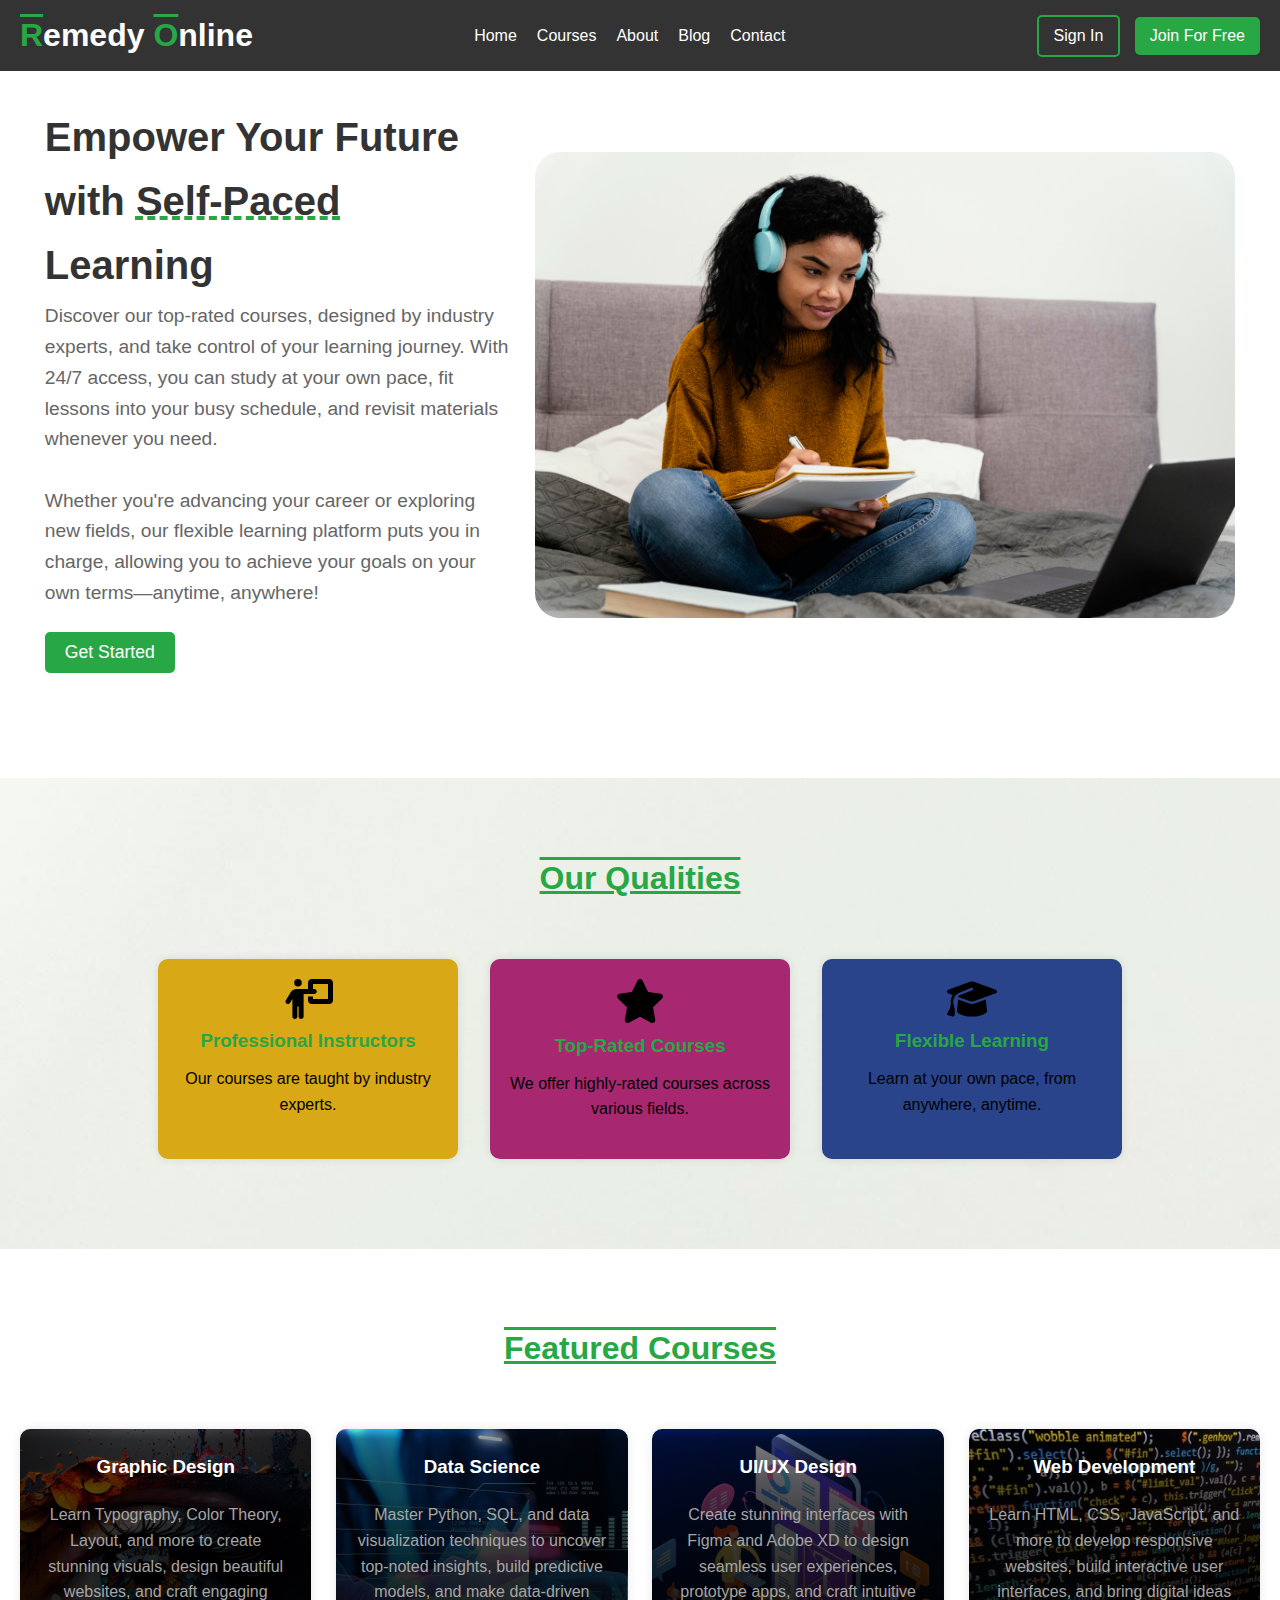
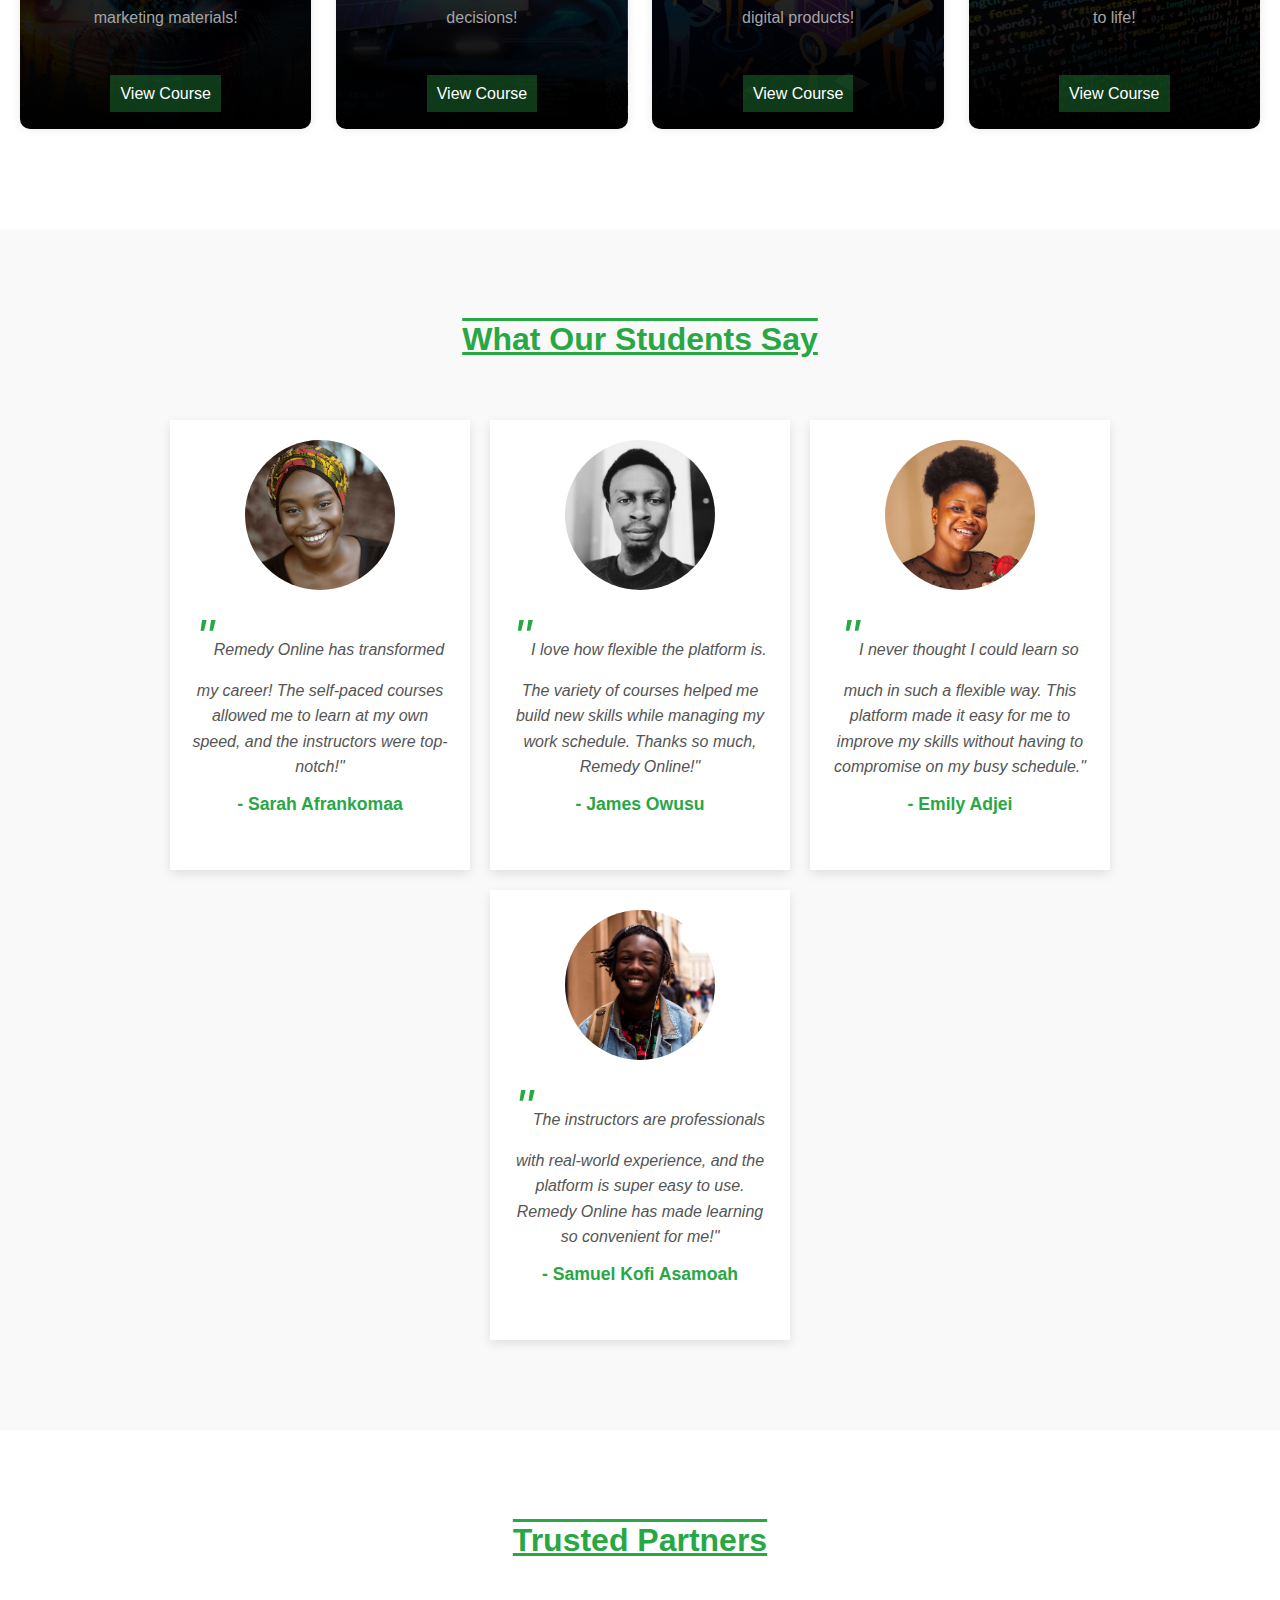
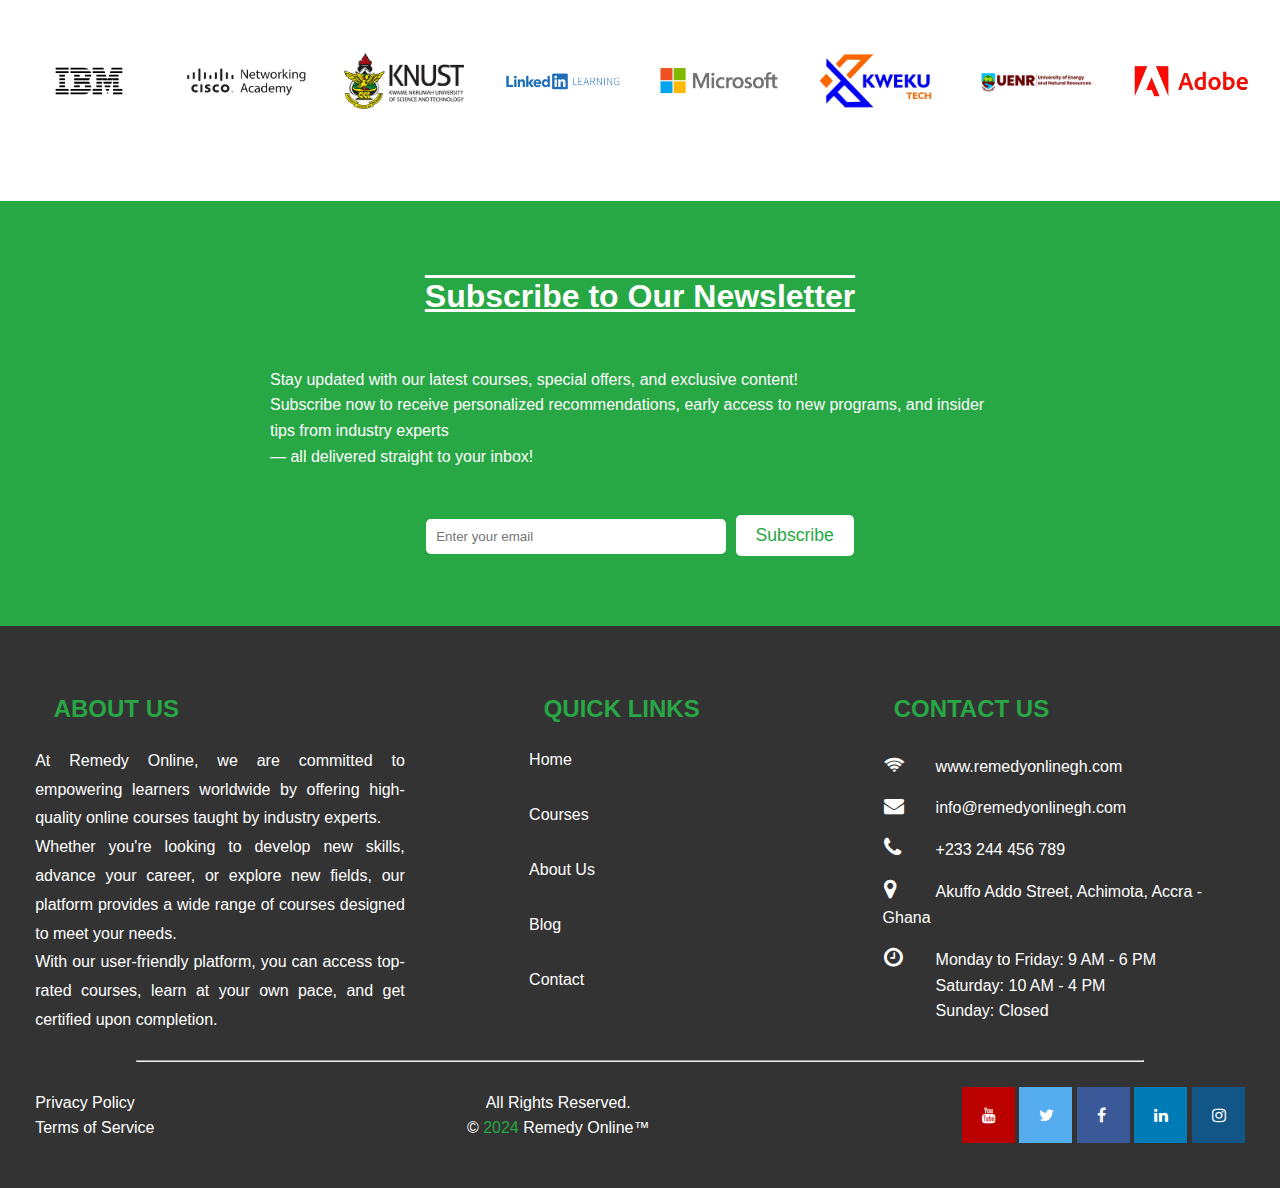
==== commit 6d944410: "Friday - after class with Racheal push" ====
--- a/index.html
+++ b/index.html
@@ -116,9 +116,10 @@
       <div class="course2">
         <h3>Data Science</h3>
         <p>
-          Master Python, SQL, and data visualization techniques to uncover
+          Master Python, SQL, and data visualization techniques to uncover top-noted
           insights, build predictive models, and make data-driven decisions!
         </p>
+        <a href="#" class="view-course">View Course</a>
       </div>
       <div class="course3">
         <h3>UI/UX Design</h3>
@@ -127,6 +128,7 @@
           seamless user experiences, prototype apps, and craft intuitive
           digital products!
         </p>
+        <a href="#" class="view-course">View Course</a>
       </div>
       <div class="course4">
         <h3>Web Development</h3>
@@ -135,6 +137,7 @@
           websites, build interactive user interfaces, and bring digital ideas
           to life!
         </p>
+        <a href="#" class="view-course">View Course</a>
       </div>
 
     </div>
@@ -331,8 +334,8 @@
     class="subscription"
     id="blog"
   >
-    <h2 style="text-decoration: overline underline; padding: 2%;">Subscribe to Our Newsletter</h2>
-    <p>Stay updated with our latest courses and special offers.!</p>
+    <h2 style="text-decoration: overline underline; padding-bottom: 2%;">Subscribe to Our Newsletter</h2>
+    <p style="margin-bottom: 30px; padding-left: 250px; padding-right: 250px; text-align: left;">Stay updated with our latest courses, special offers, and exclusive content! <br>Subscribe now to receive personalized recommendations, early access to new programs, and insider tips from industry experts <br> — all delivered straight to your inbox!</p>
     <input
       type="email"
       placeholder="Enter your email"
@@ -358,7 +361,7 @@
         </p>
       </div>
       <div class="footer-section">
-        <h2 class="footer-head">QUICK LINKS</h2>
+        <h2 class="footer-head" id="quick-links">QUICK LINKS</h2>
         <ul class="links">
           <li><a href="#home">Home</a></li>
           <li><a href="#courses">Courses</a></li>
--- a/styles.css
+++ b/styles.css
@@ -248,16 +248,43 @@
 .courses {
   display: flex;
   gap: 2%;
-  margin-left: 2%;
-  margin-right: 2%;
+  /* margin-left: 2%;
+  margin-right: 2%; */
   justify-content: space-around;
+  margin-bottom: 50px;
 }
 
 /* featured courses 1*/
 .course1 {
   background-color: white;
-  background-image: linear-gradient(rgb(79, 191, 64, 0.1), 10%, black),
+  background-image: linear-gradient(rgba(0, 0, 0, 0.1), 10%, black),
     url(images/graphic-design.jpg);
+  background-size: cover;
+  background-position: center;
+  background-repeat: no-repeat;
+  padding: 20px;
+  width: 30%;
+  height: 300px;
+  align-content: center;
+  border-radius: 10px;
+  box-shadow: 0 0 10px rgba(0, 0, 0, 0.1);
+}
+
+.course1 h3 {
+  color: #ffffff;
+  margin-bottom: 20px;
+}
+
+.course1 p {
+  color: #a5a5a5;
+  margin-bottom: 20%;
+}
+
+/* featured courses 2 */
+.course2 {
+  background-color: white;
+  background-image: linear-gradient(rgba(0, 0, 0, 0.1), 10%, black),
+    url(images/dataScience.jpg);
   background-size: cover;
   background-position: center;
   background-repeat: no-repeat;
@@ -270,33 +297,6 @@
   box-shadow: 0 0 10px rgba(0, 0, 0, 0.1);
 }
 
-.course1 h3 {
-  color: #ffffff;
-  margin-bottom: 20px;
-}
-
-.course1 p {
-  color: #a5a5a5;
-  margin-bottom: 10px;
-}
-
-/* featured courses 2 */
-.course2 {
-  background-color: white;
-  background-image: linear-gradient(rgb(79, 191, 64, 0.3), 10%, black),
-    url(images/dataScience.jpg);
-  background-size: cover;
-  background-position: center;
-  background-repeat: no-repeat;
-  /* background-image: linear-gradient(to right, rgba(255,0,0,0), rgba(255,0,0,1)); */
-  padding: 20px;
-  width: 30%;
-  /* height: 400px; */
-  align-content: center;
-  border-radius: 10px;
-  box-shadow: 0 0 10px rgba(0, 0, 0, 0.1);
-}
-
 .course2 h3 {
   color: #ffffff;
   margin-bottom: 20px;
@@ -304,12 +304,12 @@
 
 .course2 p {
   color: #a5a5a5;
-  margin-bottom: 10px;
+  margin-bottom: 20%;
 }
 /* featured courses 3 */
 .course3 {
   background-color: white;
-  background-image: linear-gradient(rgb(79, 191, 64, 0.3), 10%, black),
+  background-image: linear-gradient(rgba(0, 0, 0, 0.1), 10%, black),
     url(images/UiUx-image.jpg);
   background-size: cover;
   background-position: center;
@@ -317,7 +317,7 @@
   /* background-image: linear-gradient(to right, rgba(255,0,0,0), rgba(255,0,0,1)); */
   padding: 20px;
   width: 30%;
-  /* height: 10%; */
+  height: 300px;
   align-content: center;
   border-radius: 10px;
   box-shadow: 0 0 10px rgba(0, 0, 0, 0.1);
@@ -330,13 +330,13 @@
 
 .course3 p {
   color: #a5a5a5;
-  margin-bottom: 10px;
+  margin-bottom: 20%;
 }
 
 /* featured courses 4 */
 .course4 {
   background-color: white;
-  background-image: linear-gradient(rgb(79, 191, 64, 0.3), 10%, black),
+  background-image: linear-gradient(rgba(0, 0, 0, 0.1), 10%, black),
     url(images/html-image.jpg);
   background-size: cover;
   background-position: center;
@@ -344,7 +344,7 @@
   /* background-image: linear-gradient(to right, rgba(255,0,0,0), rgba(255,0,0,1)); */
   padding: 20px;
   width: 30%;
-  /* height: 10%; */
+  height: 300px;
   align-content: center;
   border-radius: 10px;
   box-shadow: 0 0 10px rgba(0, 0, 0, 0.1);
@@ -357,7 +357,7 @@
 
 .course4 p {
   color: #a5a5a5;
-  margin-bottom: 10px;
+  margin-bottom: 20%;
 }
 
 .view-course {
@@ -365,14 +365,14 @@
   color: white;
   margin-top: 100px;
   padding: 10px;
-  background-color: #28a74681;
+  background-color: #28a74659;
   
 }
 
 .view-course:hover {
   text-decoration: underline #28a745;
-  font-weight: bold;
-  background-color: #28a745;
+  /* font-weight: bold; */
+  background-color: #28a746b0;
 }
 
 
@@ -391,6 +391,7 @@
   align-items: center;
   gap: 20px;
   flex-wrap: wrap;
+  margin-bottom: 30px;
 }
 
 .testimonial {
@@ -579,7 +580,7 @@
 }
 
 .subscription {
-  padding: 100px 20px;
+  padding: 70px 20px;
   text-align: center;
   background-color: #28a745;
   color: white;
@@ -595,7 +596,7 @@
   width: 300px;
   border-radius: 5px;
   border: none;
-  margin-right: 20px;
+  margin-right: 5px;
   margin-top: 20px;
 }
 
@@ -619,7 +620,7 @@
   background-color: #333;
   color: white;
   text-align: center;
-  padding: 20px 0;
+  padding: 20px 10px;
 }
 
 footer ul {
@@ -640,8 +641,8 @@
   display: block;
   color: #28a745;
   text-align: left;
-  padding: 3%;
-  margin-left: 25%;
+  padding-bottom: 8%;
+  margin-left: 20%;
   text-decoration: none;
 }
 
@@ -651,11 +652,11 @@
 
 .footer-sections {
   display: flex;
-  justify-content: space-around;
+  justify-content: space-between;
 }
 
 .footer-section {
-  width: 35%;
+  width: 40%;
   padding: 2%;
 }
 
@@ -672,7 +673,10 @@
   /* text-decoration:overline underline; */
   padding: 5%;
   /* line-height: 1px; */
-}
+  text-align: left;
+}
+
+
 
 .contact-details p {
   padding: 2%;
@@ -759,6 +763,6 @@
 /* #location-icons {
 } */
 
-.link-hover {
-  
-}+#quick-links {
+  margin-left: 70px;
+}
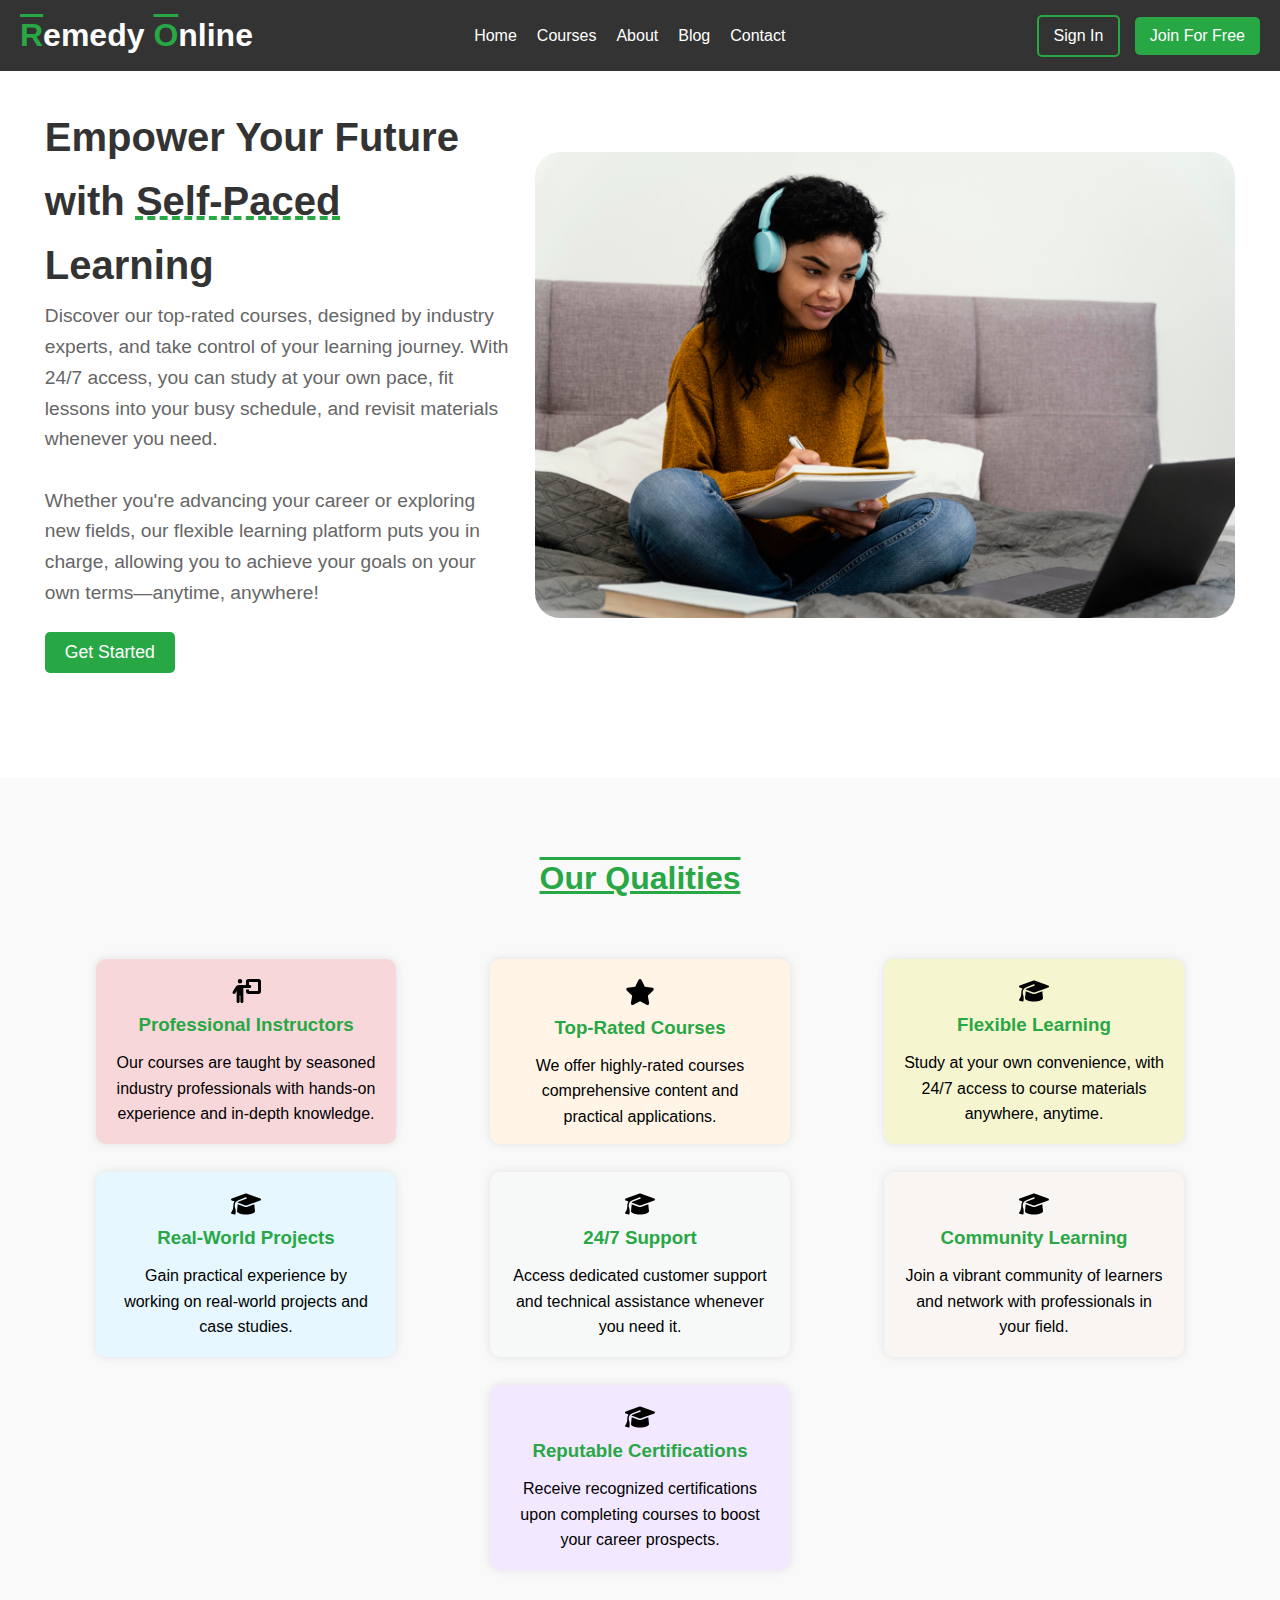
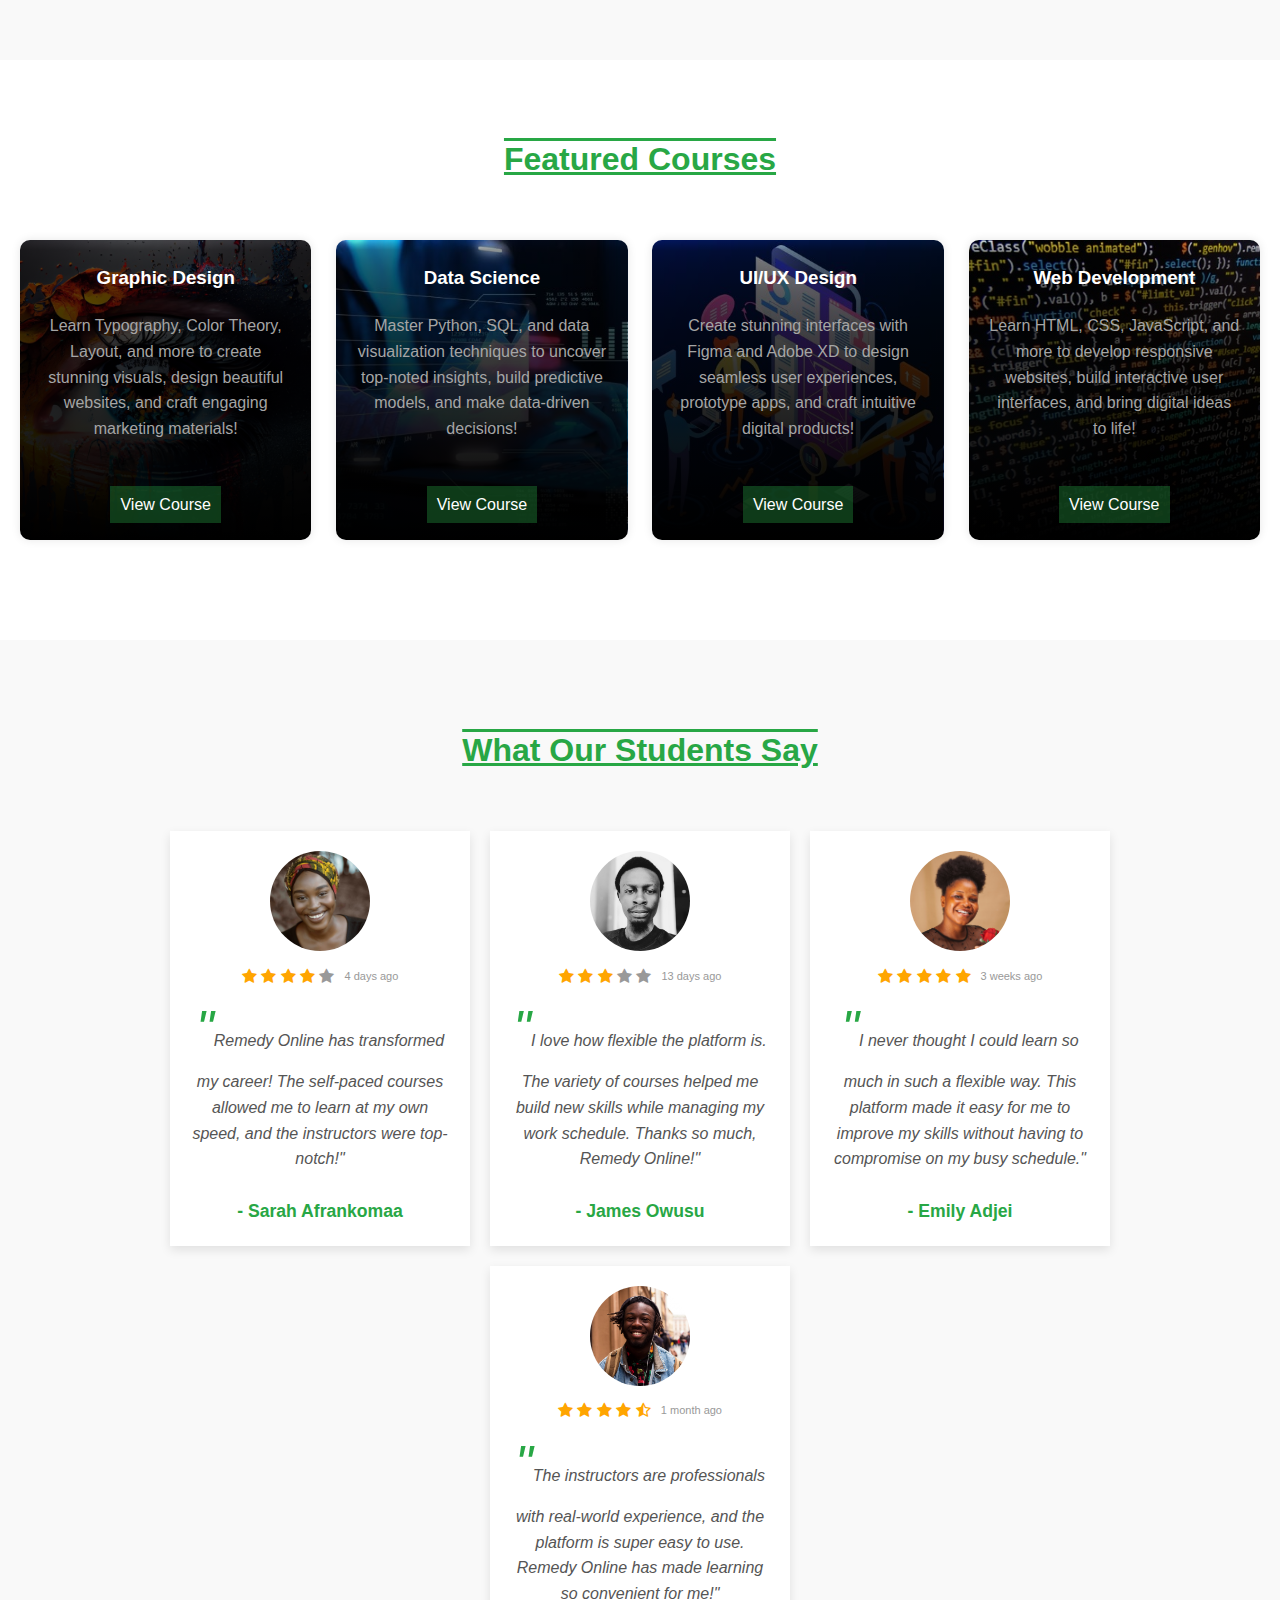
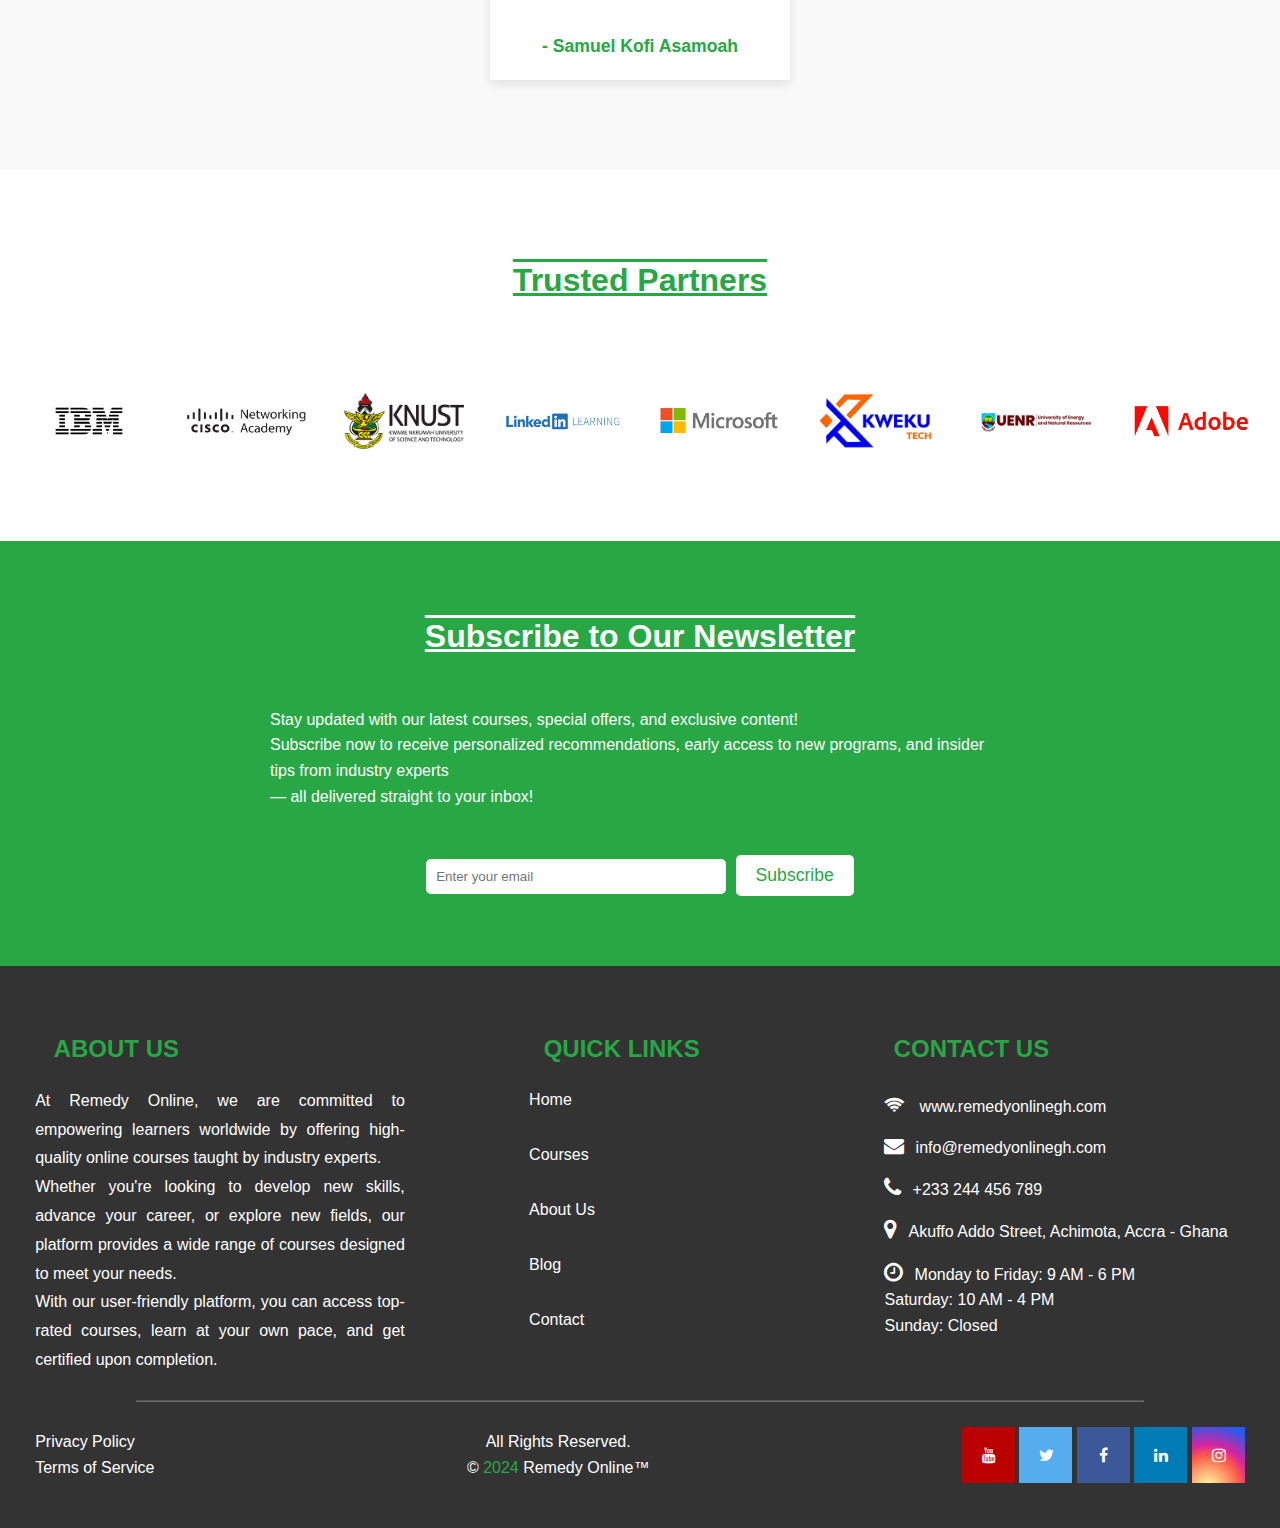
==== commit 9a4fb712: "saturday - first push" ====
--- a/index.html
+++ b/index.html
@@ -66,42 +66,108 @@
   <!-- Main -->
   <!-- Hero Section -->
 
-  <section class="qualities" id="about">
+  <section
+    class="qualities"
+    id="about"
+  >
     <div>
       <h2 class="section-head">Our Qualities</h2>
       <div class="hero-cards">
-        <div class="card" id="card1">
+        <div
+          class="card"
+          id="card1"
+        >
           <img
             class="icon-size"
             src="icons/person-chalkboard-solid.svg"
             alt=""
           />
           <h3>Professional Instructors</h3>
-          <p>Our courses are taught by industry experts.</p>
-        </div>
-        <div class="card" id="card2">
+          <p>Our courses are taught by seasoned industry professionals with hands-on experience and in-depth
+            knowledge.</p>
+        </div>
+        <div
+          class="card"
+          id="card2"
+        >
           <img
             class="icon-size"
             src="icons/star-solid.svg"
             alt=""
           />
           <h3>Top-Rated Courses</h3>
-          <p>We offer highly-rated courses across various fields.</p>
-        </div>
-        <div class="card" id="card3">
+          <p>We offer highly-rated courses comprehensive content and practical
+            applications.</p>
+        </div>
+        <div
+          class="card"
+          id="card3"
+        >
           <img
             class="icon-size"
             src="icons/graduation-cap-solid.svg"
             alt=""
           />
           <h3>Flexible Learning</h3>
-          <p>Learn at your own pace, from anywhere, anytime.</p>
+          <p>Study at your own convenience, with 24/7 access to course materials anywhere,
+            anytime.</p>
+        </div>
+        <div
+          class="card"
+          id="card4"
+        >
+          <img
+            class="icon-size"
+            src="icons/graduation-cap-solid.svg"
+            alt=""
+          />
+          <h3>Real-World Projects</h3>
+          <p>Gain practical experience by working on real-world projects and case studies.</p>
+        </div>
+        <div
+          class="card"
+          id="card5"
+        >
+          <img
+            class="icon-size"
+            src="icons/graduation-cap-solid.svg"
+            alt=""
+          />
+          <h3>24/7 Support</h3>
+          <p>Access dedicated customer support and technical assistance whenever you need it.</p>
+        </div>
+        <div
+          class="card"
+          id="card6"
+        >
+          <img
+            class="icon-size"
+            src="icons/graduation-cap-solid.svg"
+            alt=""
+          />
+          <h3>Community Learning</h3>
+          <p>Join a vibrant community of learners and network with professionals in your field.</p>
+        </div>
+        <div
+          class="card"
+          id="card7"
+        >
+          <img
+            class="icon-size"
+            src="icons/graduation-cap-solid.svg"
+            alt=""
+          />
+          <h3> Reputable Certifications</h3>
+          <p>Receive recognized certifications upon completing courses to boost your career prospects.</p>
         </div>
       </div>
     </div>
   </section>
   <!-- Featured Courses -->
-  <section class="featured-courses" id="courses">
+  <section
+    class="featured-courses"
+    id="courses"
+  >
     <h2 class="section-head">Featured Courses</h2>
     <div class="courses">
       <div class="course1">
@@ -111,7 +177,10 @@
           visuals, design beautiful websites, and craft engaging marketing
           materials!
         </p>
-        <a href="#" class="view-course">View Course</a>
+        <a
+          href="#"
+          class="view-course"
+        >View Course</a>
       </div>
       <div class="course2">
         <h3>Data Science</h3>
@@ -119,7 +188,10 @@
           Master Python, SQL, and data visualization techniques to uncover top-noted
           insights, build predictive models, and make data-driven decisions!
         </p>
-        <a href="#" class="view-course">View Course</a>
+        <a
+          href="#"
+          class="view-course"
+        >View Course</a>
       </div>
       <div class="course3">
         <h3>UI/UX Design</h3>
@@ -128,7 +200,10 @@
           seamless user experiences, prototype apps, and craft intuitive
           digital products!
         </p>
-        <a href="#" class="view-course">View Course</a>
+        <a
+          href="#"
+          class="view-course"
+        >View Course</a>
       </div>
       <div class="course4">
         <h3>Web Development</h3>
@@ -137,7 +212,10 @@
           websites, build interactive user interfaces, and bring digital ideas
           to life!
         </p>
-        <a href="#" class="view-course">View Course</a>
+        <a
+          href="#"
+          class="view-course"
+        >View Course</a>
       </div>
 
     </div>
@@ -146,41 +224,88 @@
   <section class="testimonials-section">
     <h2 class="section-head">What Our Students Say</h2>
     <div class="testimonials-container">
+      <!-- Testimonial 1 -->
       <div class="testimonial">
         <img
           src="./images/student-lady.jpg"
           alt="Student 1"
         >
+        <div class="rating-flex">
+          <div>
+            <span class="fa fa-star checked"></span>
+            <span class="fa fa-star checked"></span>
+            <span class="fa fa-star checked"></span>
+            <span class="fa fa-star checked"></span>
+            <span class="fa fa-star"></span>
+          </div>
+          <p class="rating-time">4 days ago</p>
+        </div>
         <p class="review"><span class="quotes">"</span>Remedy Online has transformed my career! The self-paced courses
           allowed me to learn
           at my own
-          speed, and the instructors were top-notch!"</p>
+          speed, and the instructors were top-notch!"</p><br>
         <h4>- Sarah Afrankomaa</h4>
       </div>
+      <!-- Testimonial 2 -->
       <div class="testimonial">
         <img
           src="./images/student-guy.jpg"
           alt="Student 2"
         >
+        <div class="rating-flex">
+          <div>
+            <span class="fa fa-star checked"></span>
+            <span class="fa fa-star checked"></span>
+            <span class="fa fa-star checked"></span>
+            <span class="fa fa-star"></span>
+            <span class="fa fa-star"></span>
+          </div>
+          <p class="rating-time">13 days ago</p>
+        </div>
         <p class="review"><span class="quotes">"</span>I love how flexible the platform is. The variety of courses
           helped me build new skills while
-          managing my work schedule. Thanks so much, Remedy Online!"</p>
+          managing my work schedule. Thanks so much, Remedy Online!"</p><br>
         <h4>- James Owusu</h4>
       </div>
+      <!-- Testimonial 3 -->
       <div class="testimonial">
         <img
           src="./images/student-ladyy.jpg"
           alt="Student 3"
         >
-        <p class="review"><span class="quotes">"</span>I never thought I could learn so much in such a flexible way. This platform made it easy for me to improve my skills without having to compromise on my busy schedule."</p>
+        <div class="rating-flex">
+          <div>
+            <span class="fa fa-star checked"></span>
+            <span class="fa fa-star checked"></span>
+            <span class="fa fa-star checked"></span>
+            <span class="fa fa-star checked"></span>
+            <span class="fa fa-star checked"></span>
+          </div>
+          <p class="rating-time">3 weeks ago</p>
+        </div>
+        <p class="review"><span class="quotes">"</span>I never thought I could learn so much in such a flexible way.
+          This platform made it easy for me to improve my skills without having to compromise on my busy schedule."</p>
+        <br>
         <h4>- Emily Adjei</h4>
       </div>
+      <!-- Testimonial 4 -->
       <div class="testimonial">
         <img
           src="./images/student-guyy.jpg"
           alt="Student 4"
         >
-        <p class="review"><span class="quotes">"</span>The instructors are professionals with real-world experience, and the platform is super easy to use. Remedy Online has made learning so convenient for me!"</p>
+        <div class="rating-flex">
+          <div>
+            <span class="fa fa-star checked"></span>
+            <span class="fa fa-star checked"></span>
+            <span class="fa fa-star checked"></span>
+            <span class="fa fa-star checked"></span>
+            <span class="fa fa-star-half-full"></span>
+          </div>
+          <p class="rating-time">1 month ago</p>
+        </div>
+        <p class="review"><span class="quotes">"</span>The instructors are professionals with real-world experience, and
+          the platform is super easy to use. Remedy Online has made learning so convenient for me!"</p><br>
         <h4>- Samuel Kofi Asamoah</h4>
       </div>
       <!-- <div class="testimonial">
@@ -335,7 +460,10 @@
     id="blog"
   >
     <h2 style="text-decoration: overline underline; padding-bottom: 2%;">Subscribe to Our Newsletter</h2>
-    <p style="margin-bottom: 30px; padding-left: 250px; padding-right: 250px; text-align: left;">Stay updated with our latest courses, special offers, and exclusive content! <br>Subscribe now to receive personalized recommendations, early access to new programs, and insider tips from industry experts <br> — all delivered straight to your inbox!</p>
+    <p style="margin-bottom: 30px; padding-left: 250px; padding-right: 250px; text-align: left;">Stay updated with our
+      latest courses, special offers, and exclusive content! <br>Subscribe now to receive personalized recommendations,
+      early access to new programs, and insider tips from industry experts <br> — all delivered straight to your inbox!
+    </p>
     <input
       type="email"
       placeholder="Enter your email"
@@ -344,7 +472,10 @@
   </section>
   <!-- Footer -->
   <footer>
-    <div class="footer-sections" id="contact">
+    <div
+      class="footer-sections"
+      id="contact"
+    >
       <div class="footer-section">
         <h2 class="footer-head">ABOUT US</h2>
         <p style="text-align: justify; line-height:180%;">
@@ -361,7 +492,10 @@
         </p>
       </div>
       <div class="footer-section">
-        <h2 class="footer-head" id="quick-links">QUICK LINKS</h2>
+        <h2
+          class="footer-head"
+          id="quick-links"
+        >QUICK LINKS</h2>
         <ul class="links">
           <li><a href="#home">Home</a></li>
           <li><a href="#courses">Courses</a></li>
@@ -462,12 +596,6 @@
           href="#"
           class="fa fa-instagram"
         ></a>
-        <!-- 
-        <i class="fa-brands fa-tiktok"></i> -->
-        <!-- <a
-          href="#"
-          class="fa-tiktok"
-        ></a> -->
       </div>
     </div>
   </footer>
--- a/styles.css
+++ b/styles.css
@@ -107,13 +107,9 @@
 }
 
 .auth-buttons .btn2:hover {
-  /* background-color: transparent; */
   text-decoration: underline;
   color: white;
   cursor: pointer;
-  /* border: 2px; */
-  /* border-style:solid; */
-  /* border-color: #28a745; */
 }
 
 .main-hero {
@@ -180,40 +176,67 @@
 
 .hero-cards {
   display: flex;
-  justify-content: center;
-  margin-top: 25px;
-  gap: 32px;
+  justify-content: space-evenly;
+  flex-wrap: wrap;
+  padding-left: 10px;
+  padding-right: 10px;
+  margin-bottom: 40px;
+  gap: 28px;
 }
 
 .card {
   /* background-color: rgb(180, 49, 49); */
   padding: 20px;
   width: 300px;
-  height: 200px;
+  height: 185px;
+  /* min-height: 210px; */
   border-radius: 10px;
   box-shadow: 0 0 10px rgba(0, 0, 0, 0.1);
   text-align: center;
-  margin-bottom: 40px;
+}
+
+.card p {
+  color: black;
+}
+
+.card img {
+  width: 30px;
 }
 
 #card1 {
-  background-color: #d8a817 ;
-}
+  background-color: #f8d7da;
+}
+/* #d8a817 */
 
 #card2 {
-  background-color: #a72870;
-}
+  background-color: #fff4e6;
+}
+
+/* #a72870 */
 
 #card3 {
-  background-color: rgb(41, 68, 139);
-}
-
-
+  background-color: #f5f5d0;
+}
+
+#card4 {
+  background-color: #e6f7ff;
+}
+
+#card5 {
+  background-color: #f7f9f9;
+}
+
+#card6 {
+  background-color: #f8f5f2;
+}
+
+#card7 {
+  background-color: #f2e8ff;
+}
 
 .qualities {
   padding: 50px 20px;
-  background-image: url(./images/bg-image.jpg);
-  /* background-color: #bb0000; */
+  background-color: #f9f9f9;
 }
 .section-head {
   text-align: center;
@@ -366,7 +389,6 @@
   margin-top: 100px;
   padding: 10px;
   background-color: #28a74659;
-  
 }
 
 .view-course:hover {
@@ -374,8 +396,6 @@
   /* font-weight: bold; */
   background-color: #28a746b0;
 }
-
-
 
 /* end of featured courses */
 
@@ -400,34 +420,50 @@
   /* border-radius: 10px; */
   box-shadow: 0 4px 10px rgba(0, 0, 0, 0.1);
   max-width: 300px;
-  height: 450px;
+  height: 100%;
   text-align: center;
 }
 
 .testimonial img {
-  width: 150px;
-  height: 150px;
+  width: 100px;
+  height: 100px;
   border-radius: 50%;
   /* margin-bottom: 15px; */
 }
 
-.testimonial-image {
-  width: 150px;
-  height: 150px;
-  border-radius: 50%;
+.rating-flex {
+  display: flex;
+  justify-content: center;
+  gap: 10px;
+  margin-top: 2%;
+}
+
+.fa-star {
+  color: #999;
+}
+
+.checked,
+.fa-star-half-full {
+  color: orange;
+  font-size: 200px;
+}
+
+.rating-time {
+  font-size: 11px;
+  text-align: center;
+  align-content: center;
+  color: #999;
 }
 
 .testimonial .review {
   font-size: 1rem;
   color: #555;
-  margin-bottom: 10px;
   font-style: italic;
 }
 
 .testimonial h4 {
   font-size: 1.1rem;
   color: #28a745;
-  margin-top: 5px;
 }
 
 .trusted-partners {
@@ -676,8 +712,6 @@
   text-align: left;
 }
 
-
-
 .contact-details p {
   padding: 2%;
 }
@@ -690,27 +724,24 @@
 
 .ruler {
   width: 80%;
-}
-
-.fa {
-  padding: 20px;
-  width: 53px;
-  text-align: left;
-  text-decoration: none;
-  /* border-radius: 50%; */
+  opacity: 0.3;
 }
 
 /* Add a hover effect if you want */
 .fa:hover {
-  opacity: 0.8;
+  opacity: 0.9;
   border-radius: 50%;
-  transition: 500ms;
+  transition: 200ms;
 }
 
 /* Set a specific color for each brand */
 
 /* Youtube */
 .fa-youtube {
+  padding: 20px;
+  width: 53px;
+  text-align: center;
+  text-decoration: none;
   background: #bb0000;
   color: white;
   size: 20rem;
@@ -718,30 +749,47 @@
 
 /* Twitter */
 .fa-twitter {
+  padding: 20px;
+  width: 53px;
+  text-align: center;
+  text-decoration: none;
   background: #55acee;
   color: white;
 }
 
 /* Facebook */
 .fa-facebook {
+  padding: 20px;
+  width: 53px;
+  text-align: center;
+  text-decoration: none;
   background: #3b5998;
   color: white;
 }
 /* linkedin */
 .fa-linkedin {
+  padding: 20px;
+  width: 53px;
+  text-decoration: none;
+  text-align: center;
   background: #007bb5;
   color: white;
 }
 
 /* instagram */
 .fa-instagram {
-  background: #125688;
-  color: white;
-}
-
-/* Twitter */
-.fa-twitter {
-  background: #55acee;
+  padding: 20px;
+  width: 53px;
+  text-decoration: none;
+  text-align: center;
+  background: radial-gradient(
+    circle at 30% 107%,
+    #fdf497 0%,
+    #fdf497 5%,
+    #fd5949 45%,
+    #d6249f 60%,
+    #285aeb 90%
+  );
   color: white;
 }
 
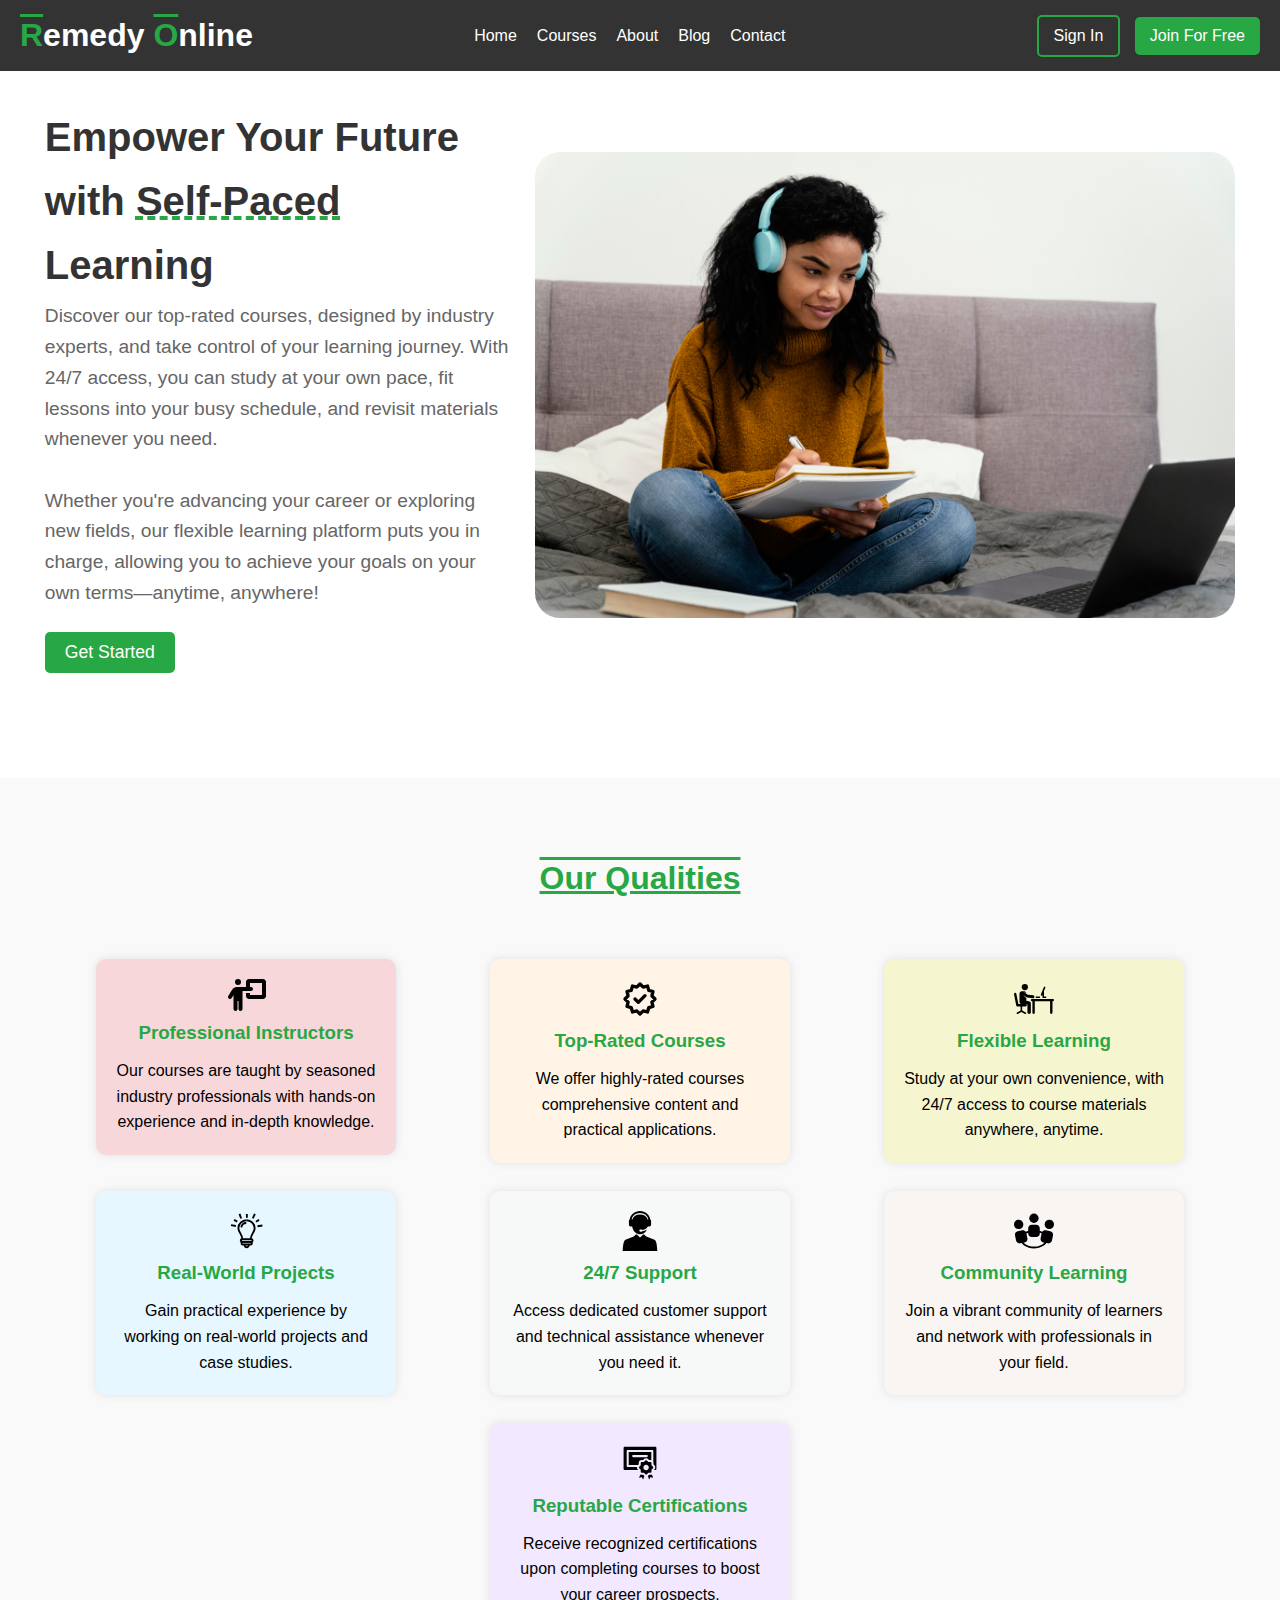
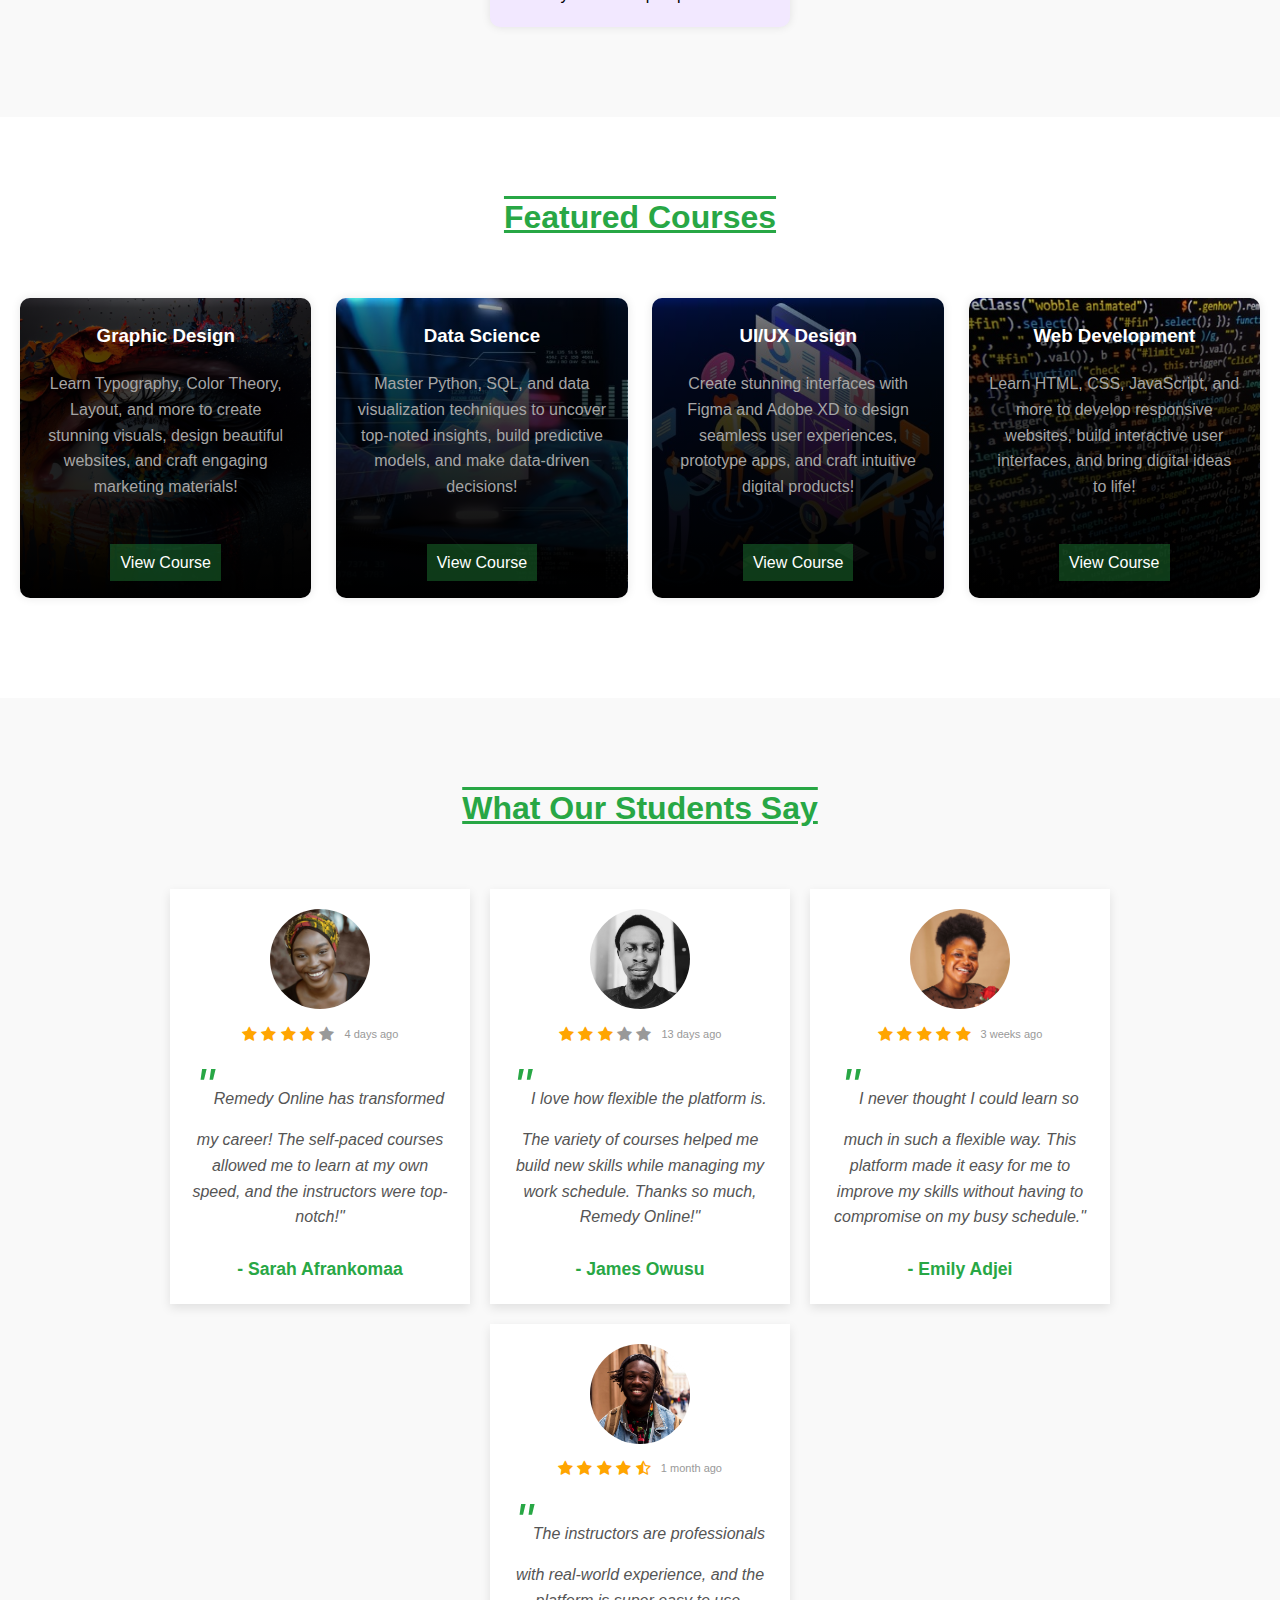
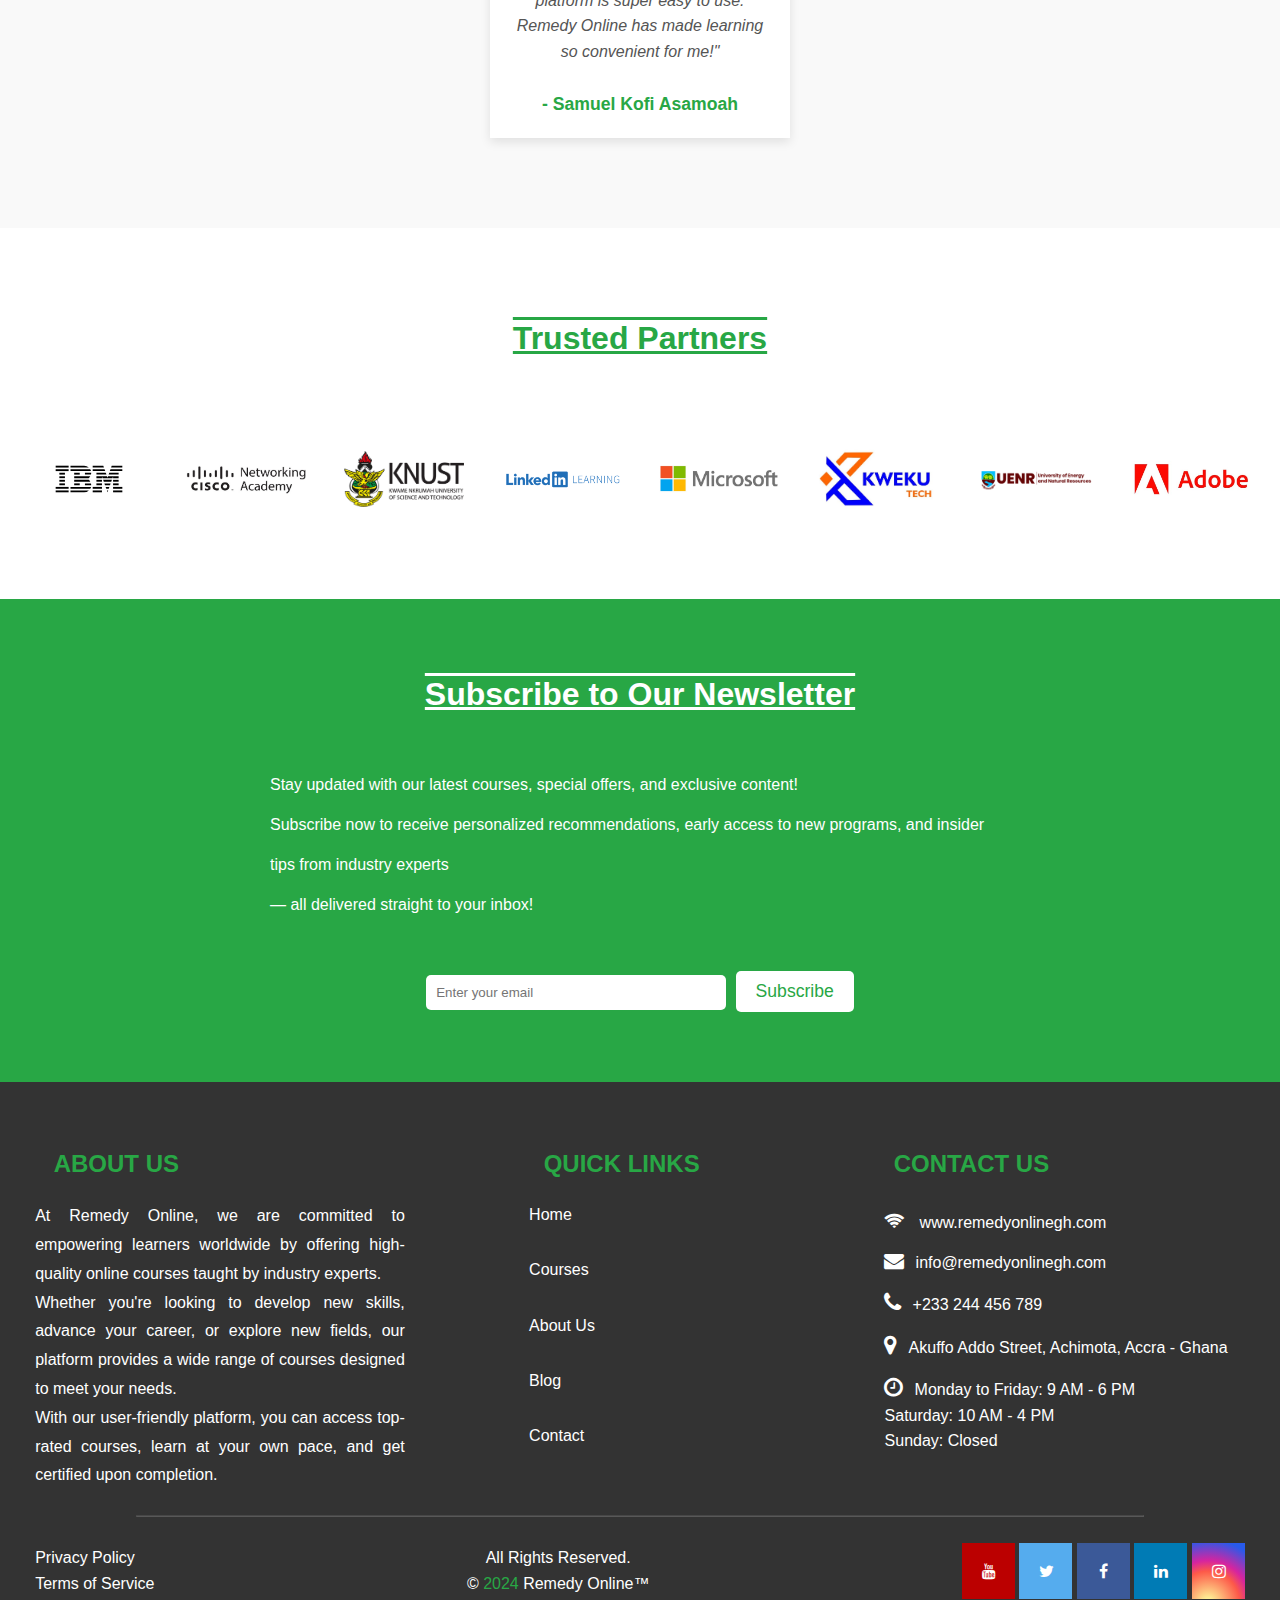
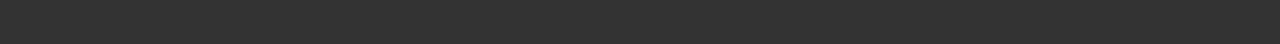
==== commit 60e48036: "saturday - 2nd push" ====
--- a/index.html
+++ b/index.html
@@ -92,7 +92,7 @@
         >
           <img
             class="icon-size"
-            src="icons/star-solid.svg"
+            src="icons/certified-check.svg"
             alt=""
           />
           <h3>Top-Rated Courses</h3>
@@ -105,7 +105,7 @@
         >
           <img
             class="icon-size"
-            src="icons/graduation-cap-solid.svg"
+            src="icons/learning-student.svg"
             alt=""
           />
           <h3>Flexible Learning</h3>
@@ -118,7 +118,7 @@
         >
           <img
             class="icon-size"
-            src="icons/graduation-cap-solid.svg"
+            src="icons/idea-icon.svg"
             alt=""
           />
           <h3>Real-World Projects</h3>
@@ -130,7 +130,7 @@
         >
           <img
             class="icon-size"
-            src="icons/graduation-cap-solid.svg"
+            src="icons/customer-service.svg"
             alt=""
           />
           <h3>24/7 Support</h3>
@@ -142,7 +142,7 @@
         >
           <img
             class="icon-size"
-            src="icons/graduation-cap-solid.svg"
+            src="icons/community.svg"
             alt=""
           />
           <h3>Community Learning</h3>
@@ -154,7 +154,7 @@
         >
           <img
             class="icon-size"
-            src="icons/graduation-cap-solid.svg"
+            src="icons/certificate.svg"
             alt=""
           />
           <h3> Reputable Certifications</h3>
@@ -460,7 +460,9 @@
     id="blog"
   >
     <h2 style="text-decoration: overline underline; padding-bottom: 2%;">Subscribe to Our Newsletter</h2>
-    <p style="margin-bottom: 30px; padding-left: 250px; padding-right: 250px; text-align: left;">Stay updated with our
+    <p style="margin-bottom: 30px; padding-left: 250px; padding-right: 250px; text-align: left; line-height: 40px;">
+      Stay
+      updated with our
       latest courses, special offers, and exclusive content! <br>Subscribe now to receive personalized recommendations,
       early access to new programs, and insider tips from industry experts <br> — all delivered straight to your inbox!
     </p>
--- a/styles.css
+++ b/styles.css
@@ -188,7 +188,7 @@
   /* background-color: rgb(180, 49, 49); */
   padding: 20px;
   width: 300px;
-  height: 185px;
+  height: 100%;
   /* min-height: 210px; */
   border-radius: 10px;
   box-shadow: 0 0 10px rgba(0, 0, 0, 0.1);
@@ -200,7 +200,7 @@
 }
 
 .card img {
-  width: 30px;
+  width: 40px;
 }
 
 #card1 {
@@ -311,7 +311,6 @@
   background-size: cover;
   background-position: center;
   background-repeat: no-repeat;
-  /* background-image: linear-gradient(to right, rgba(255,0,0,0), rgba(255,0,0,1)); */
   padding: 20px;
   width: 30%;
   height: 300px;
@@ -337,7 +336,6 @@
   background-size: cover;
   background-position: center;
   background-repeat: no-repeat;
-  /* background-image: linear-gradient(to right, rgba(255,0,0,0), rgba(255,0,0,1)); */
   padding: 20px;
   width: 30%;
   height: 300px;
@@ -364,13 +362,20 @@
   background-size: cover;
   background-position: center;
   background-repeat: no-repeat;
-  /* background-image: linear-gradient(to right, rgba(255,0,0,0), rgba(255,0,0,1)); */
   padding: 20px;
   width: 30%;
   height: 300px;
   align-content: center;
   border-radius: 10px;
   box-shadow: 0 0 10px rgba(0, 0, 0, 0.1);
+}
+
+.course1:hover,
+.course2:hover,
+.course3:hover,
+.course4:hover {
+  /* background-size: auto; */
+  box-shadow: 0 0 10px rgba(0, 0, 0, 1);
 }
 
 .course4 h3 {
@@ -724,7 +729,7 @@
 
 .ruler {
   width: 80%;
-  opacity: 0.3;
+  opacity: 0.2;
 }
 
 /* Add a hover effect if you want */
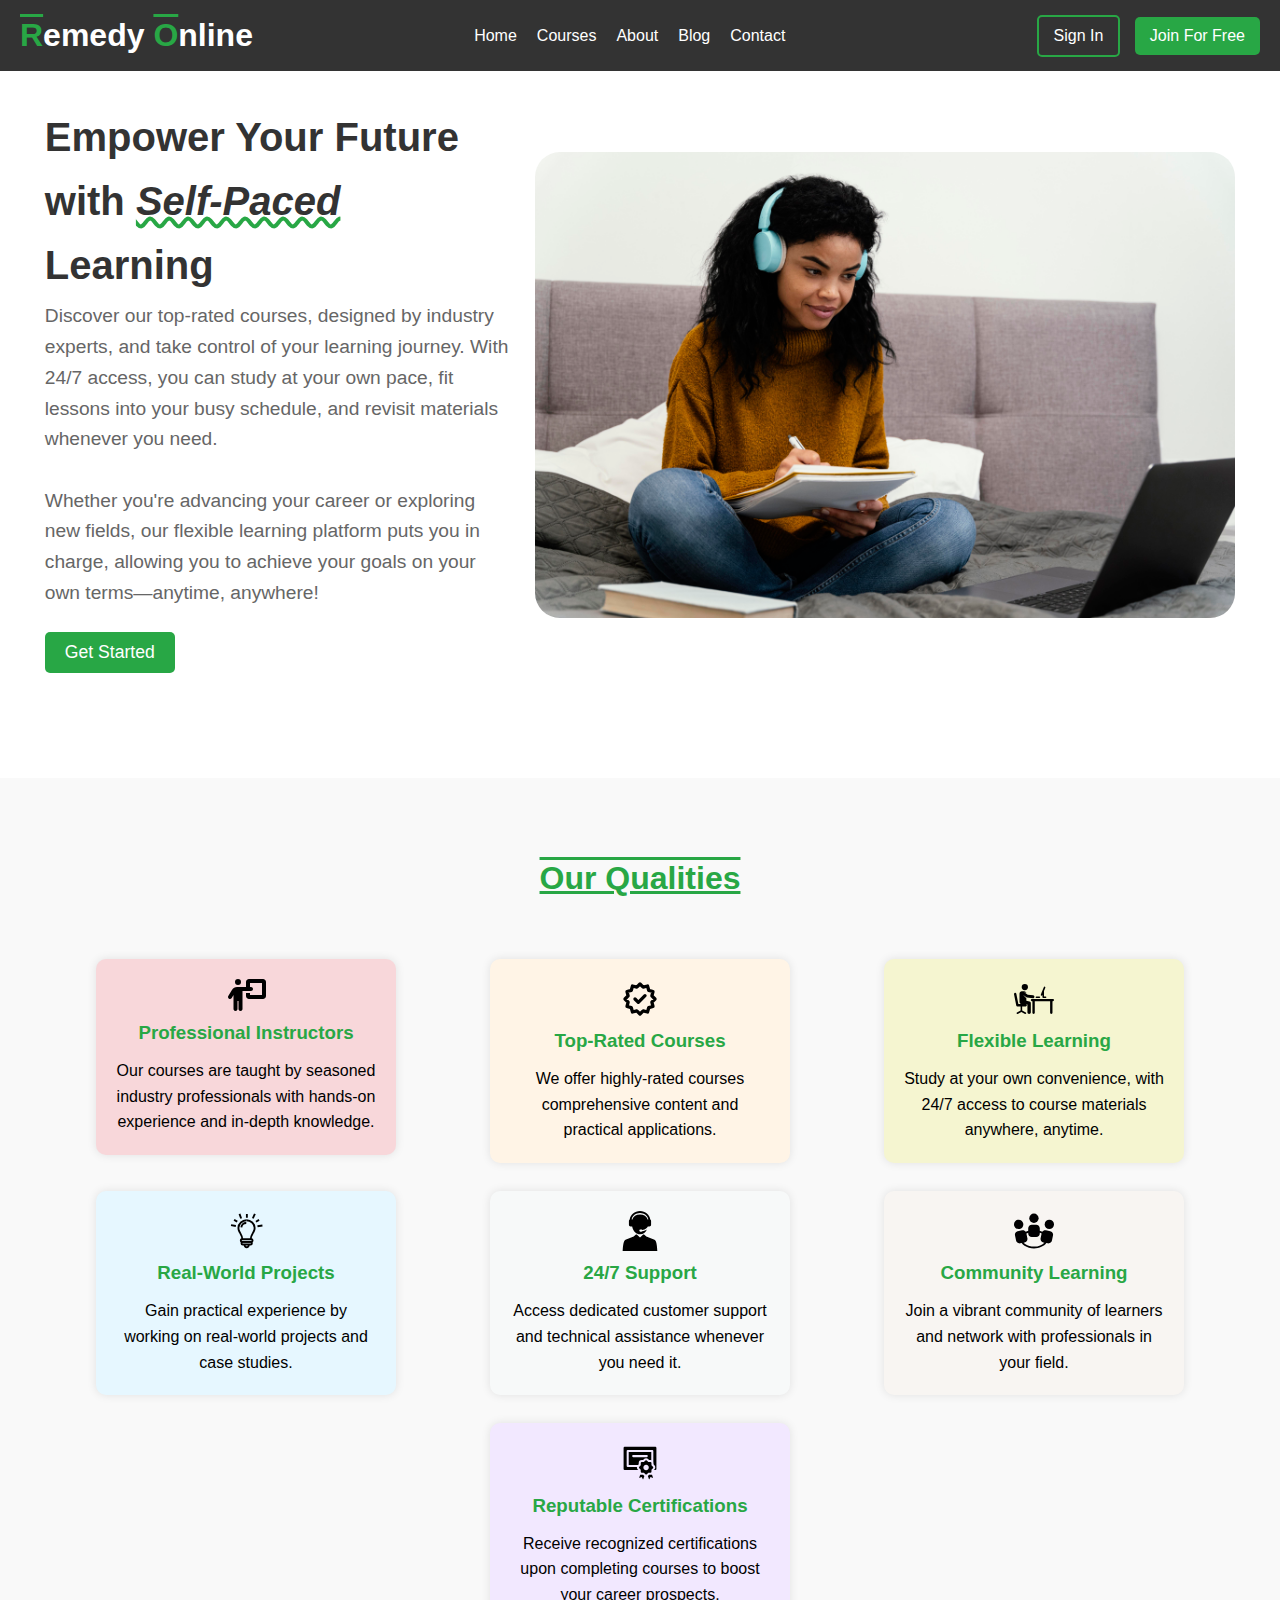
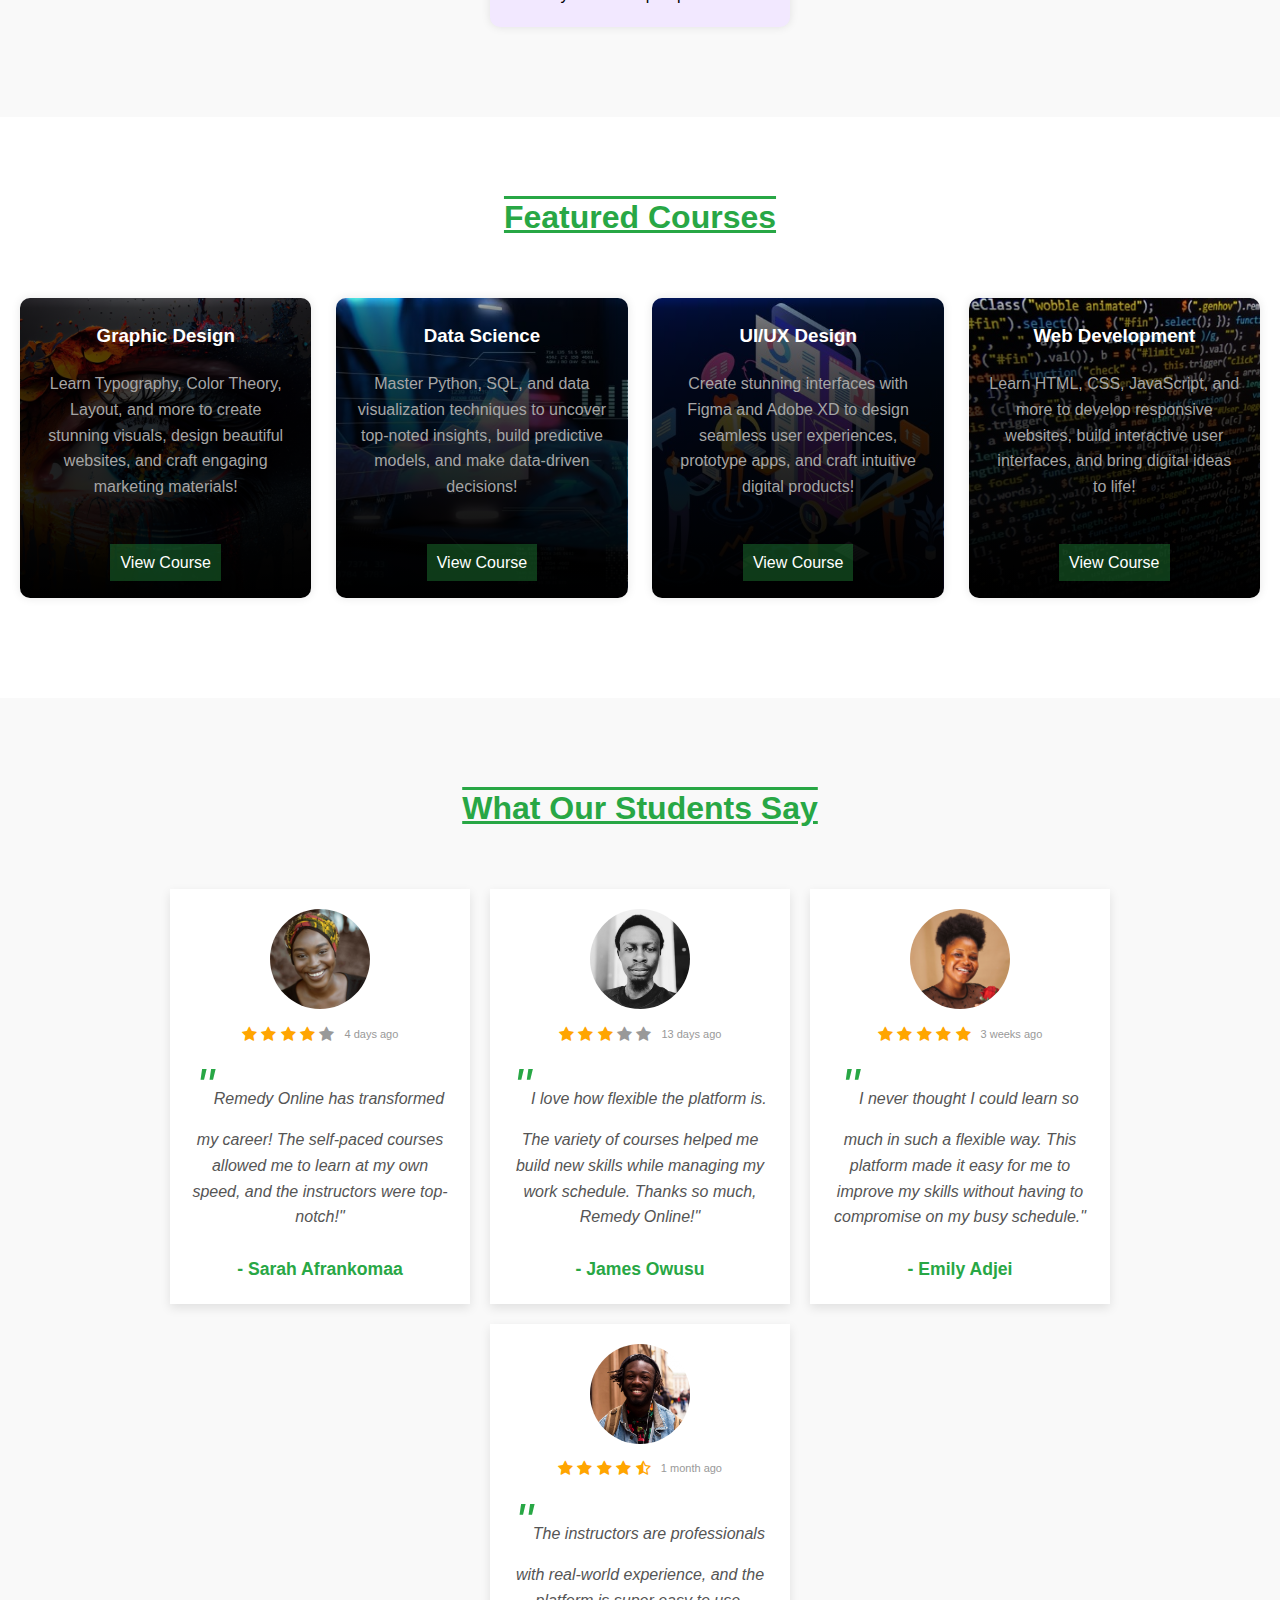
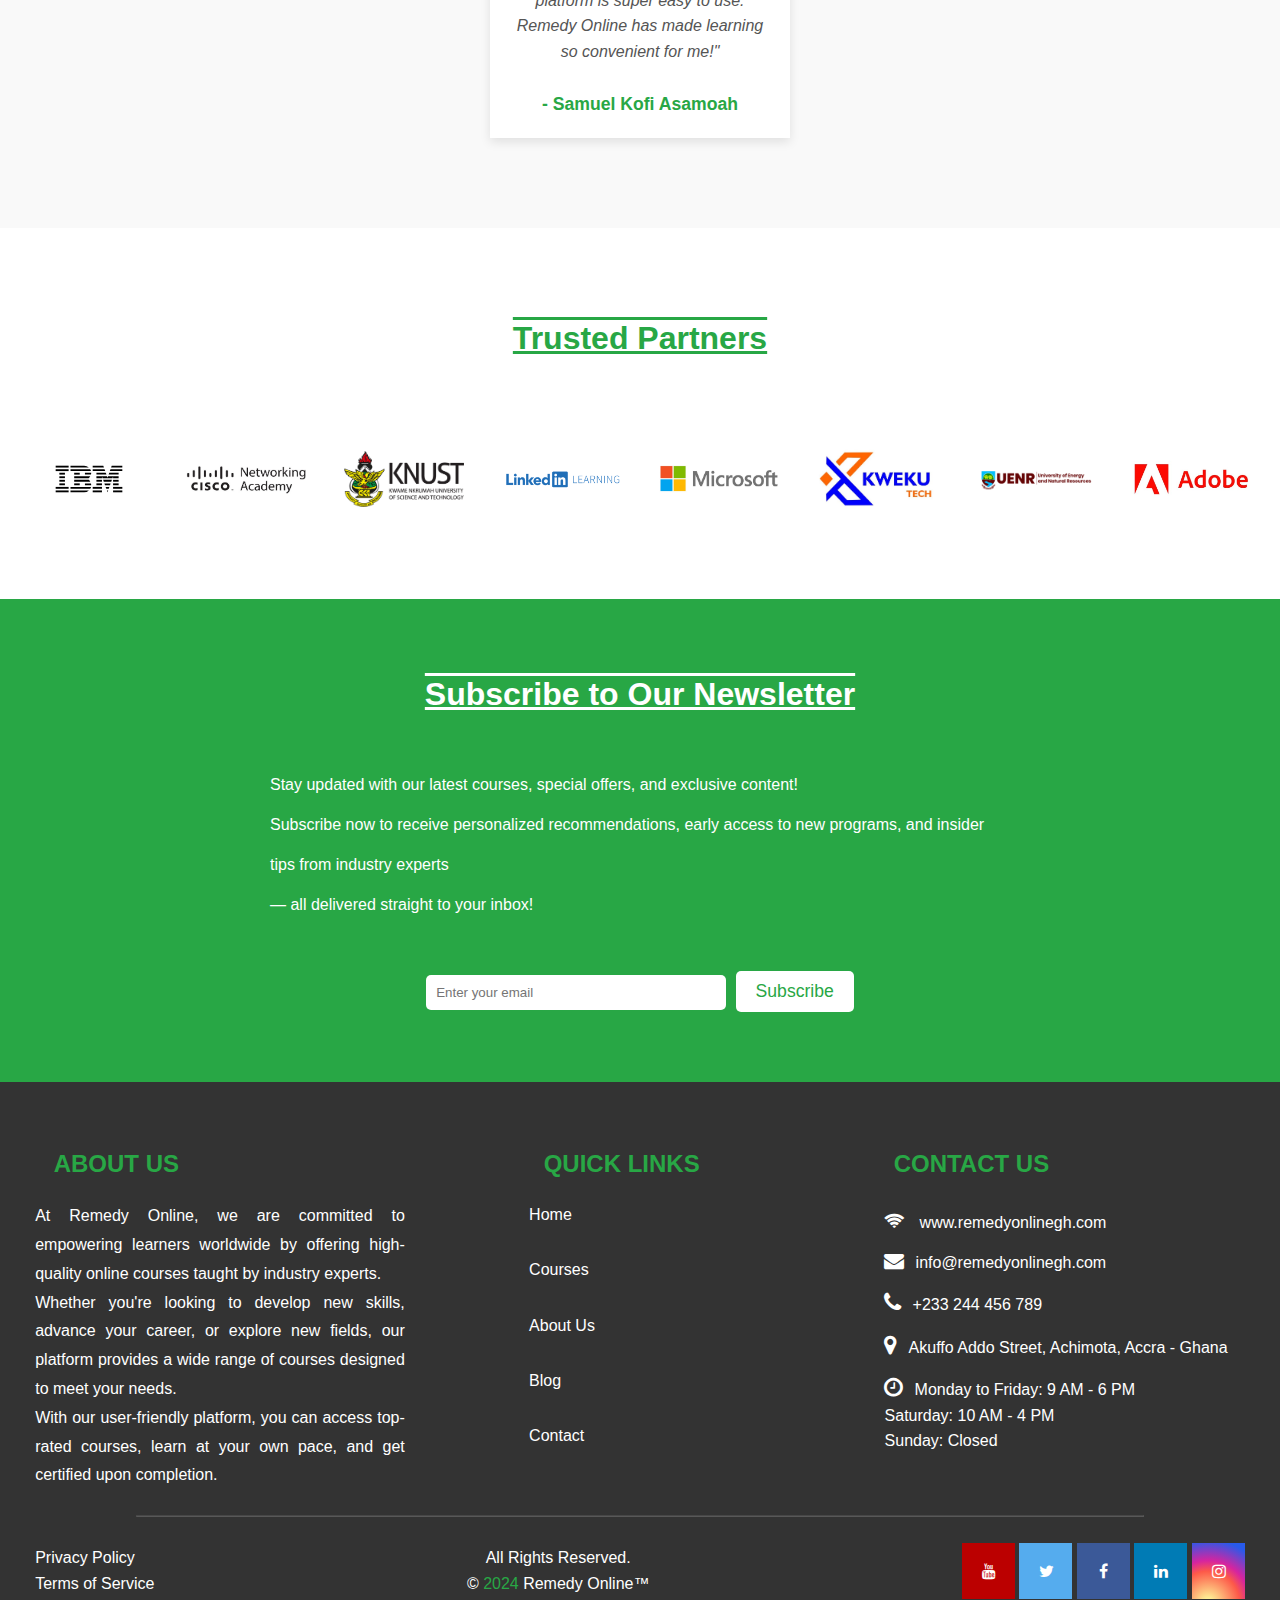
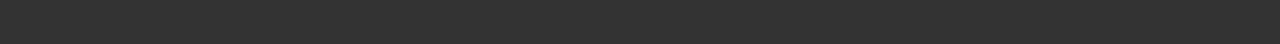
==== commit 2427cc9b: "Sunday - first push" ====
--- a/index.html
+++ b/index.html
@@ -35,7 +35,8 @@
     </ul>
     <div class="auth-buttons">
       <button class="btn1">Sign In</button>
-      <button class="btn2">Join For Free</button>
+      <a href="signup.html">
+        <button class="btn2">Join For Free</button></a>
     </div>
   </nav>
   <!-- <header> -->
--- a/styles.css
+++ b/styles.css
@@ -147,7 +147,8 @@
 
 .heading-styling {
   text-decoration: underline #28a745;
-  text-decoration-style: dashed;
+  text-decoration-style: wavy;
+  font-style: italic;
   /* color: #28a745; */
 }
 
@@ -375,7 +376,8 @@
 .course3:hover,
 .course4:hover {
   /* background-size: auto; */
-  box-shadow: 0 0 10px rgba(0, 0, 0, 1);
+  box-shadow: 0 0 10px rgba(0, 0, 0, 50%);
+  transform: scale(1.01);
 }
 
 .course4 h3 {
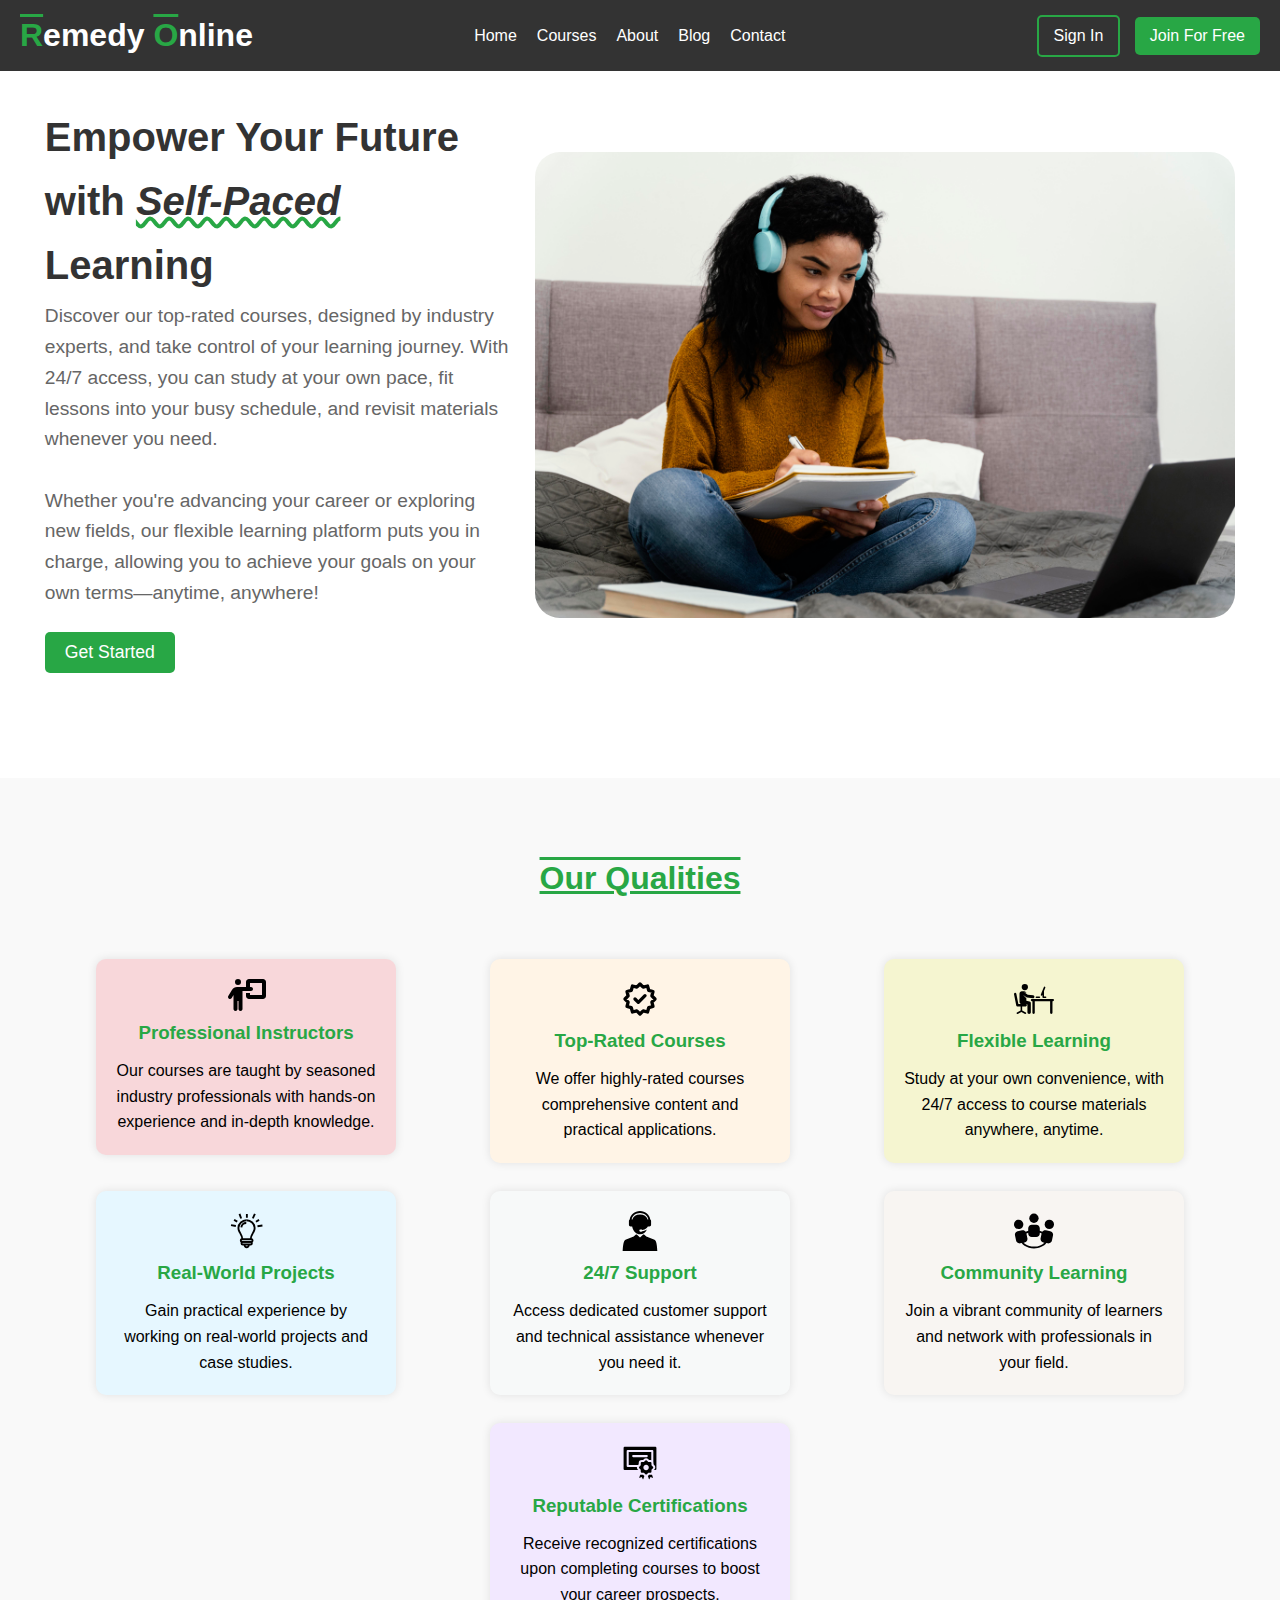
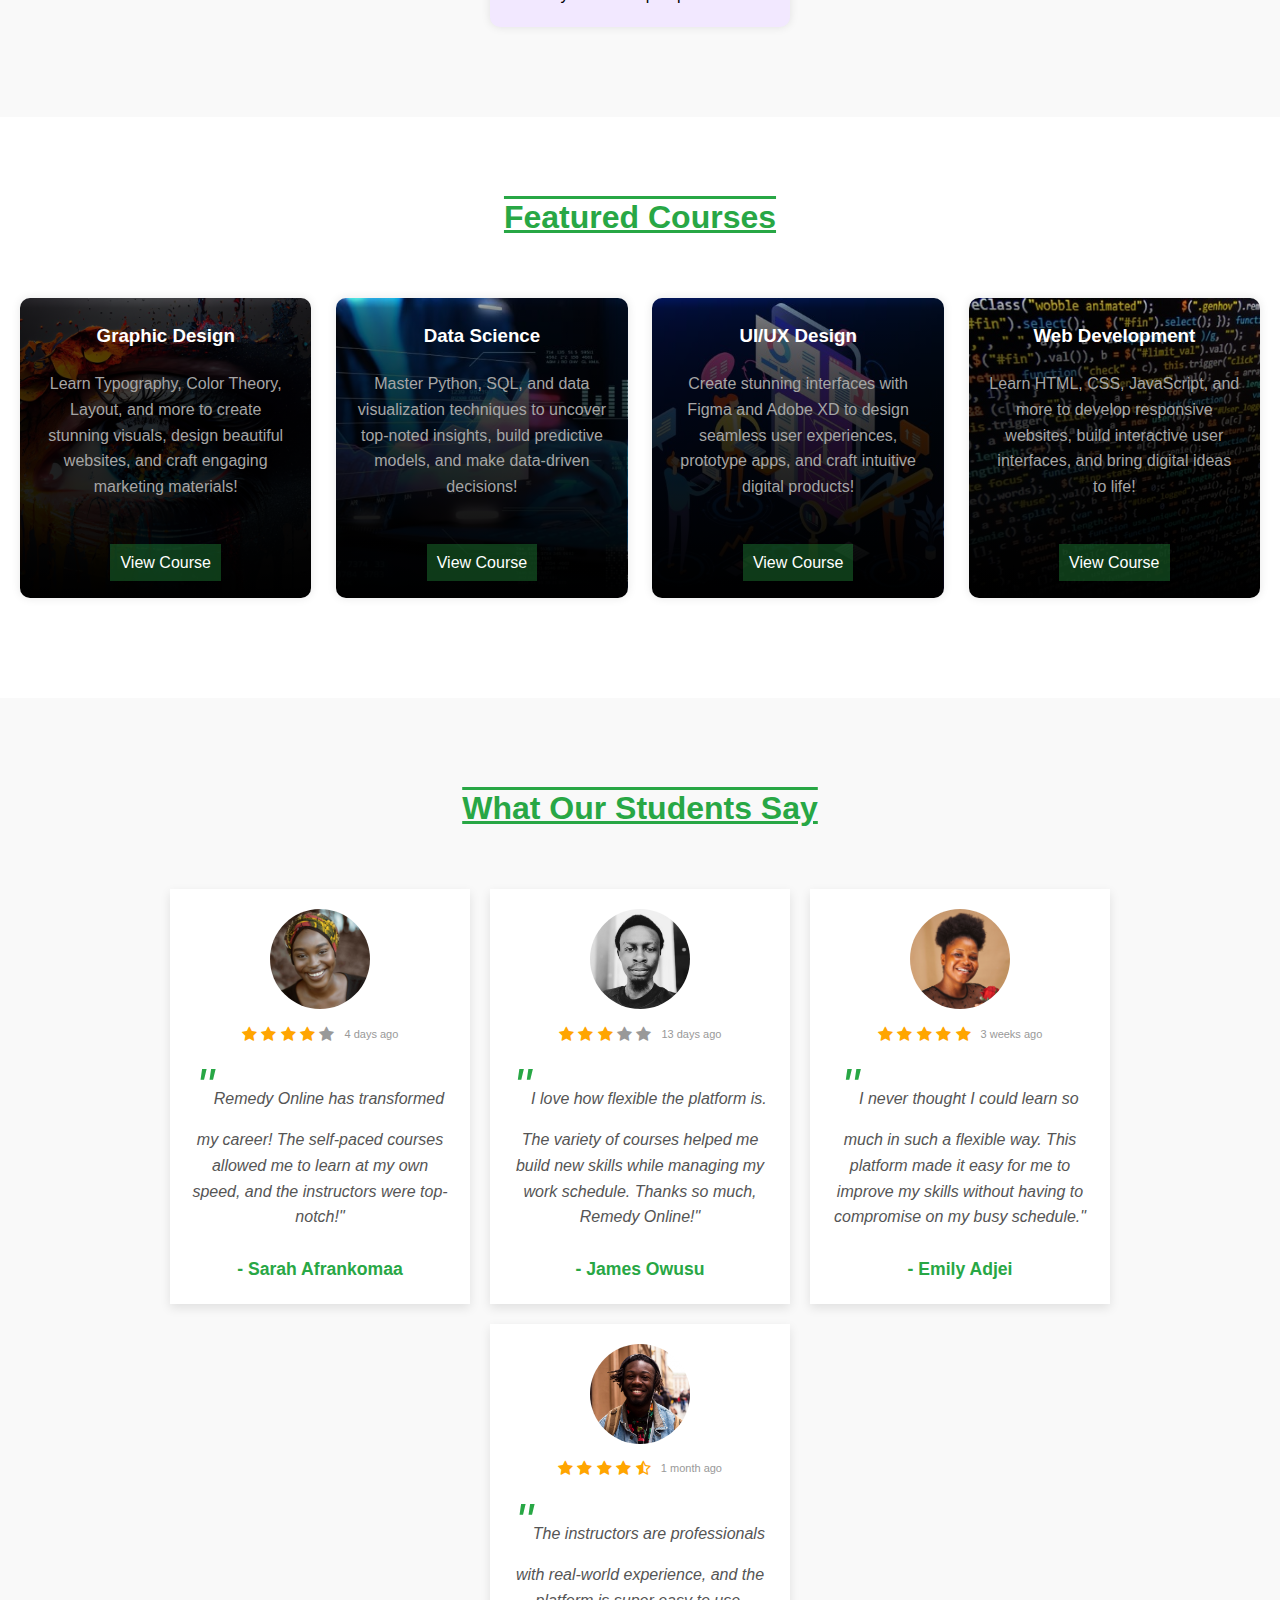
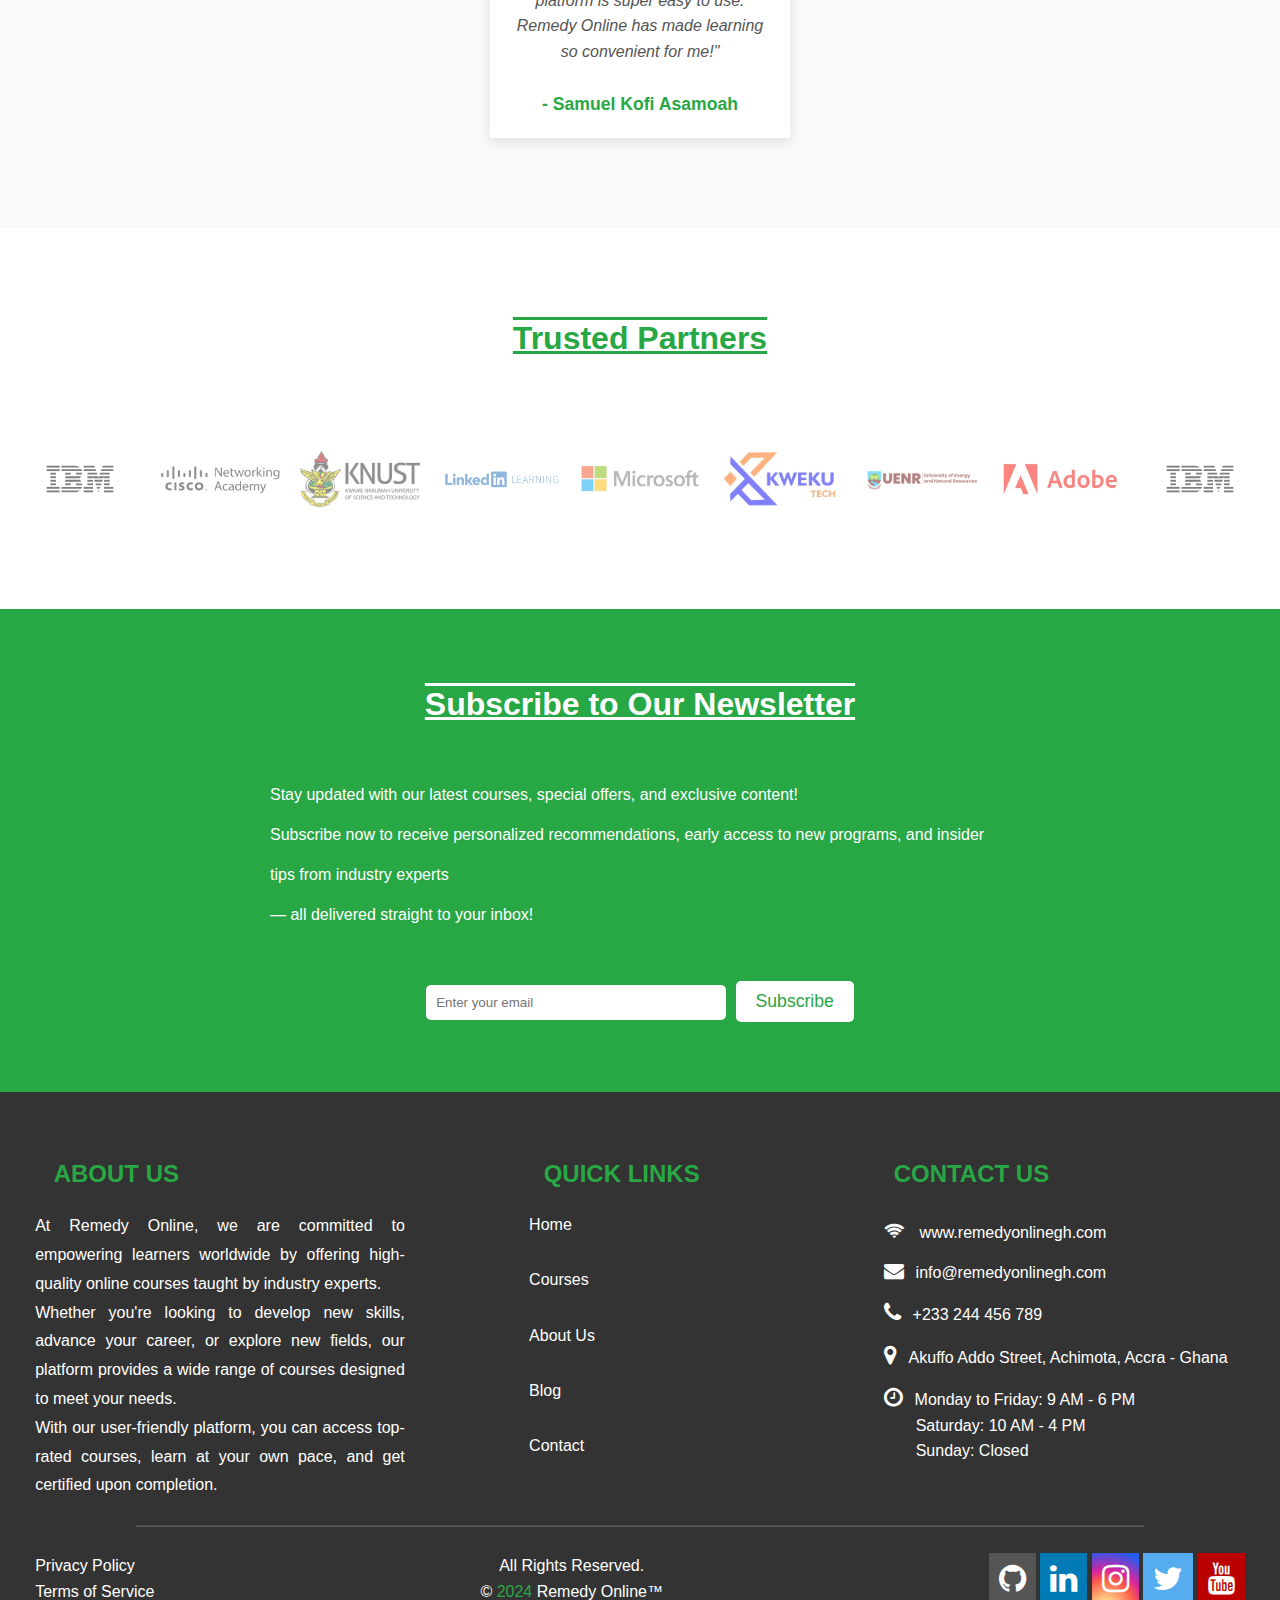
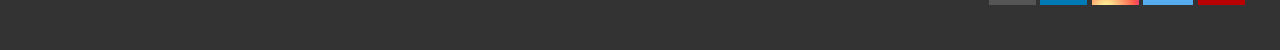
==== commit 18b1d5ca: "saturday dawn" ====
--- a/index.html
+++ b/index.html
@@ -411,48 +411,93 @@
   <!-- Partners Section -->
   <section class="trusted-partners">
     <h2 class="section-head">Trusted Partners</h2>
-    <div class="
+    <div class="marquee">
+      <div class="track">
+        <div class="
       partners-logos">
-      <img
-        src="./images/ibm-logo.svg"
-        alt="ibm Logo"
-        class="logo-prop"
-      >
-      <img
-        src="./images/cisco.jpg"
-        alt="cisco Logo"
-        class="logo-prop"
-      >
-      <img
-        src="./images/knust.png"
-        alt="knust Logo"
-        class="logo-prop"
-      >
-      <img
-        src="./images/linkedin-learning.webp"
-        alt="linkedin-learning Logo"
-        class="logo-prop"
-      >
-      <img
-        src="./images/microsoft.jpg"
-        alt="microsoft Logo"
-        class="logo-prop"
-      >
-      <img
-        src="./images/kweku-tech2.jpg"
-        alt="kweku-tech Logo"
-        class="logo-prop"
-      >
-      <img
-        src="./images/UENR-logo.png"
-        alt="uenr Logo"
-        class="logo-prop"
-      >
-      <img
-        src="./images/adobe2.jpg"
-        alt="adobe Logo"
-        class="logo-prop"
-      >
+          <img
+            src="./images/ibm-logo.svg"
+            alt="ibm Logo"
+            class="logo-prop"
+          >
+          <img
+            src="./images/cisco.jpg"
+            alt="cisco Logo"
+            class="logo-prop"
+          >
+          <img
+            src="./images/knust.png"
+            alt="knust Logo"
+            class="logo-prop"
+          >
+          <img
+            src="./images/linkedin-learning.webp"
+            alt="linkedin-learning Logo"
+            class="logo-prop"
+          >
+          <img
+            src="./images/microsoft.jpg"
+            alt="microsoft Logo"
+            class="logo-prop"
+          >
+          <img
+            src="./images/kweku-tech2.jpg"
+            alt="kweku-tech Logo"
+            class="logo-prop"
+          >
+          <img
+            src="./images/UENR-logo.png"
+            alt="uenr Logo"
+            class="logo-prop"
+          >
+          <img
+            src="./images/adobe2.jpg"
+            alt="adobe Logo"
+            class="logo-prop"
+          >
+          <!-- Second phase... -->
+          <img
+            src="./images/ibm-logo.svg"
+            alt="ibm Logo"
+            class="logo-prop"
+          >
+          <img
+            src="./images/cisco.jpg"
+            alt="cisco Logo"
+            class="logo-prop"
+          >
+          <img
+            src="./images/knust.png"
+            alt="knust Logo"
+            class="logo-prop"
+          >
+          <img
+            src="./images/linkedin-learning.webp"
+            alt="linkedin-learning Logo"
+            class="logo-prop"
+          >
+          <img
+            src="./images/microsoft.jpg"
+            alt="microsoft Logo"
+            class="logo-prop"
+          >
+          <img
+            src="./images/kweku-tech2.jpg"
+            alt="kweku-tech Logo"
+            class="logo-prop"
+          >
+          <img
+            src="./images/UENR-logo.png"
+            alt="uenr Logo"
+            class="logo-prop"
+          >
+          <img
+            src="./images/adobe2.jpg"
+            alt="adobe Logo"
+            class="logo-prop"
+          >
+        </div>
+      </div>
     </div>
   </section>
   <!-- Subscription Section -->
@@ -548,12 +593,12 @@
               id="social-icons"
               class="fa fa-time"
               style="font-size: 20px"
-            ></i></span>Saturday: 10 AM - 4 PM <br>
+            ></i></span>&nbsp;&nbsp;&nbsp;&nbsp;&nbsp;&nbsp;&nbsp;Saturday: 10 AM - 4 PM <br>
             <i
               id="social-icons"
               class="fa fa-time"
               style="font-size: 20px"
-            ></i></span>Sunday: Closed
+            ></i></span>&nbsp;&nbsp;&nbsp;&nbsp;&nbsp;&nbsp;&nbsp;Sunday: Closed
           </p>
         </ul>
       </div>
@@ -580,24 +625,24 @@
       <div>
         <a
           href="#"
-          class="fa fa-youtube"
+          class="fa fa-github fa-2x"
           id="youtube"
         ></a>
         <a
           href="#"
-          class="fa fa-twitter"
+          class="fa fa-linkedin fa-2x"
         ></a>
         <a
           href="#"
-          class="fa fa-facebook"
+          class="fa fa-instagram fa-2x"
         ></a>
         <a
           href="#"
-          class="fa fa-linkedin"
+          class="fa fa-twitter fa-2x"
         ></a>
         <a
           href="#"
-          class="fa fa-instagram"
+          class="fa fa-youtube fa-2x"
         ></a>
       </div>
     </div>
--- a/styles.css
+++ b/styles.css
@@ -194,6 +194,12 @@
   border-radius: 10px;
   box-shadow: 0 0 10px rgba(0, 0, 0, 0.1);
   text-align: center;
+}
+
+.card:hover {
+  /* background-size: auto; */
+  box-shadow: 0 0 10px rgba(0, 0, 0, 25%);
+  transform: scale(1.1);
 }
 
 .card p {
@@ -477,11 +483,19 @@
   padding: 60px 20px;
   background-color: white;
   text-align: center;
+  margin-bottom: -70px;
 }
 
 .quotes {
   font-size: 50px;
   color: #28a745;
+}
+
+/* main testimonial section */
+.testimonials-section {
+  padding: 60px 20px;
+  background-color: #f9f9f9;
+  text-align: center;
 }
 
 /* carousel testimonial section */
@@ -593,18 +607,11 @@
   --position: 5;
 } */
 
-/* main testimonial section */
-.testimonials-section {
-  padding: 60px 20px;
-  background-color: #f9f9f9;
-  text-align: center;
-}
-
 .partners-logos {
   display: flex;
   justify-content: space-around;
   align-items: center;
-  flex-wrap: wrap;
+  /* flex-wrap: wrap; */
   gap: 20px;
 }
 
@@ -612,14 +619,40 @@
   width: 120px;
   height: auto;
   transition: transform 0.3s ease-in-out;
+  opacity: 0.5;
 }
 
 .partners-logos img:hover {
   transform: scale(2);
+  opacity: 1;
 }
 
 .logo-prop {
   width: 150px;
+}
+
+.marquee {
+  position: relative;
+  width: 100vw;
+  max-width: 100%;
+  height: 200px;
+  overflow-x: hidden;
+}
+
+.track {
+  position: absolute;
+  white-space: nowrap;
+  will-change: transform;
+  animation: marquee 40s linear infinite;
+}
+
+@keyframes marquee {
+  from {
+    transform: translateX(0);
+  }
+  to {
+    transform: translateX(-50%);
+  }
 }
 
 .subscription {
@@ -745,8 +778,8 @@
 
 /* Youtube */
 .fa-youtube {
-  padding: 20px;
-  width: 53px;
+  padding: 10px;
+  width: fit-content;
   text-align: center;
   text-decoration: none;
   background: #bb0000;
@@ -756,8 +789,8 @@
 
 /* Twitter */
 .fa-twitter {
-  padding: 20px;
-  width: 53px;
+  padding: 10px;
+  width: fit-content;
   text-align: center;
   text-decoration: none;
   background: #55acee;
@@ -765,18 +798,18 @@
 }
 
 /* Facebook */
-.fa-facebook {
-  padding: 20px;
-  width: 53px;
-  text-align: center;
-  text-decoration: none;
-  background: #3b5998;
+.fa-github {
+  padding: 10px;
+  width: fit-content;
+  text-align: center;
+  text-decoration: none;
+  background: #555;
   color: white;
 }
 /* linkedin */
 .fa-linkedin {
-  padding: 20px;
-  width: 53px;
+  padding: 10px;
+  width: fit-content;
   text-decoration: none;
   text-align: center;
   background: #007bb5;
@@ -785,8 +818,8 @@
 
 /* instagram */
 .fa-instagram {
-  padding: 20px;
-  width: 53px;
+  padding: 10px;
+  width: fit-content;
   text-decoration: none;
   text-align: center;
   background: radial-gradient(
